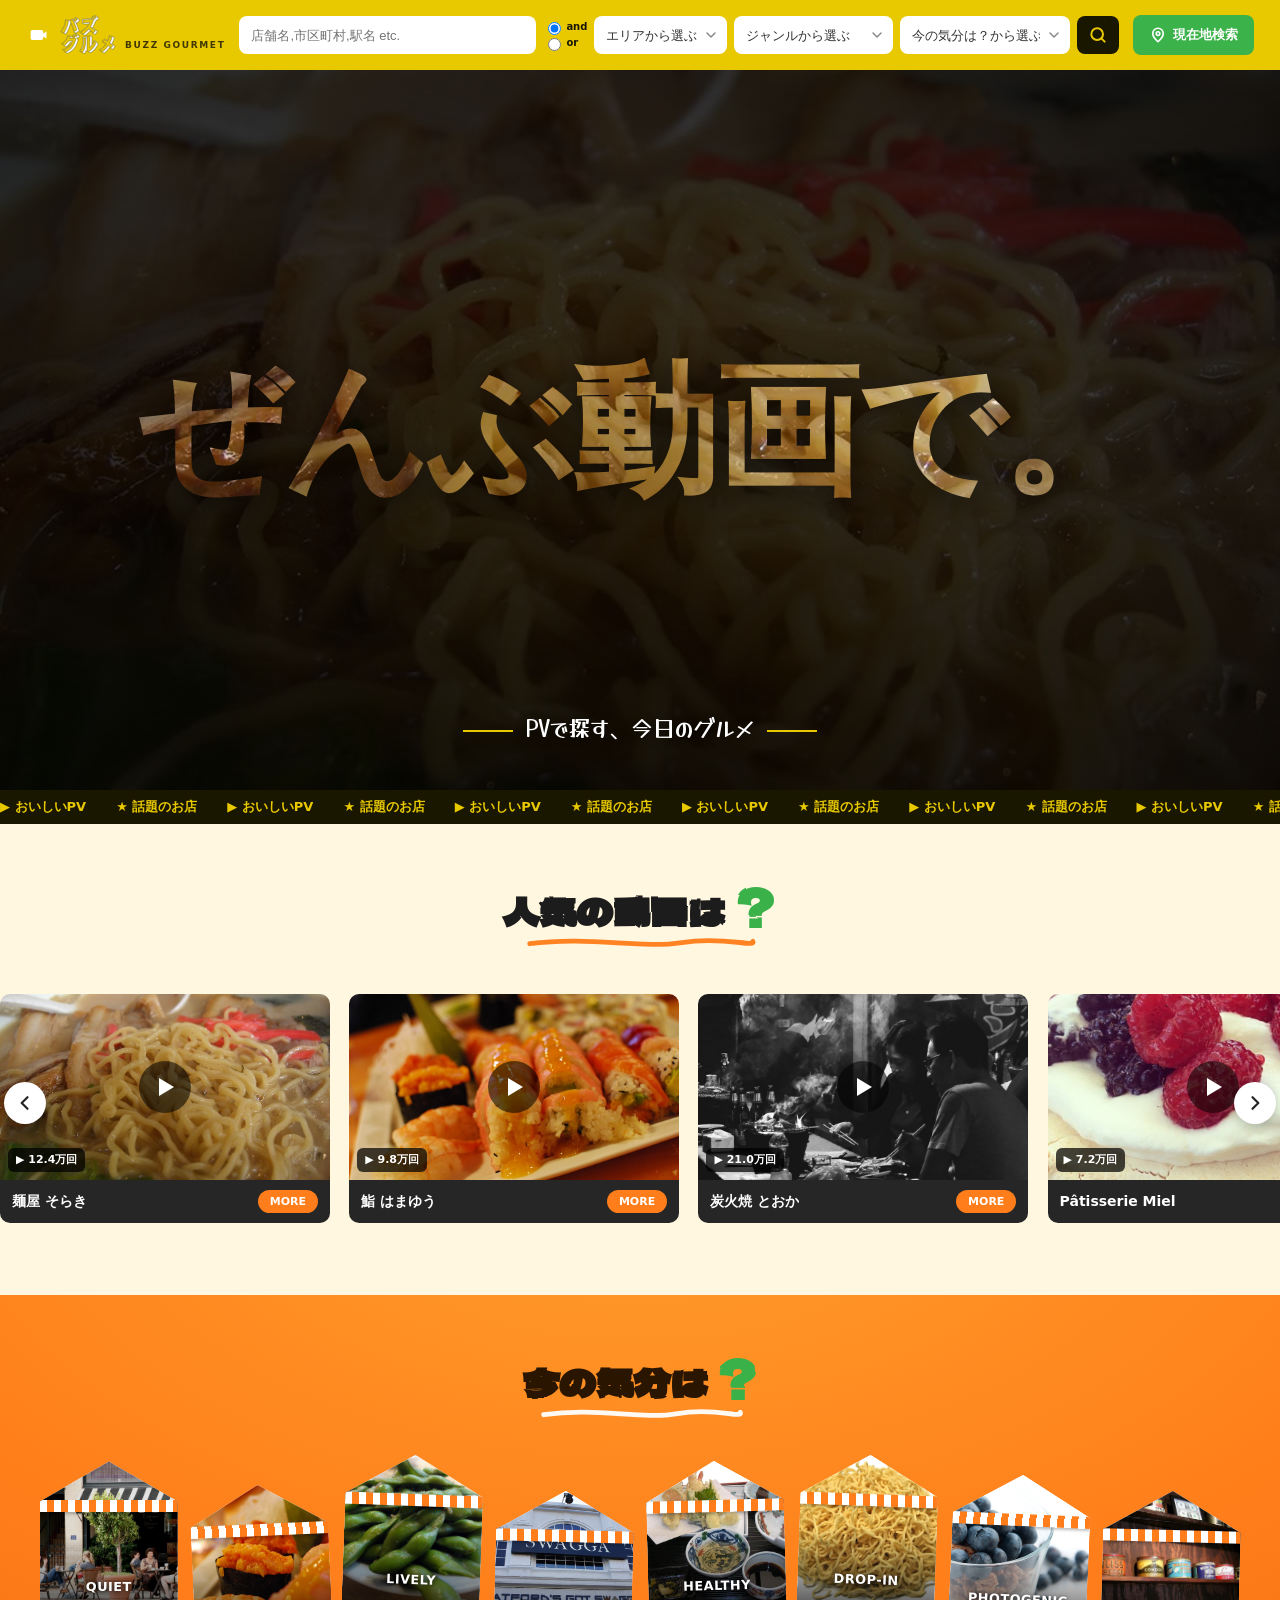
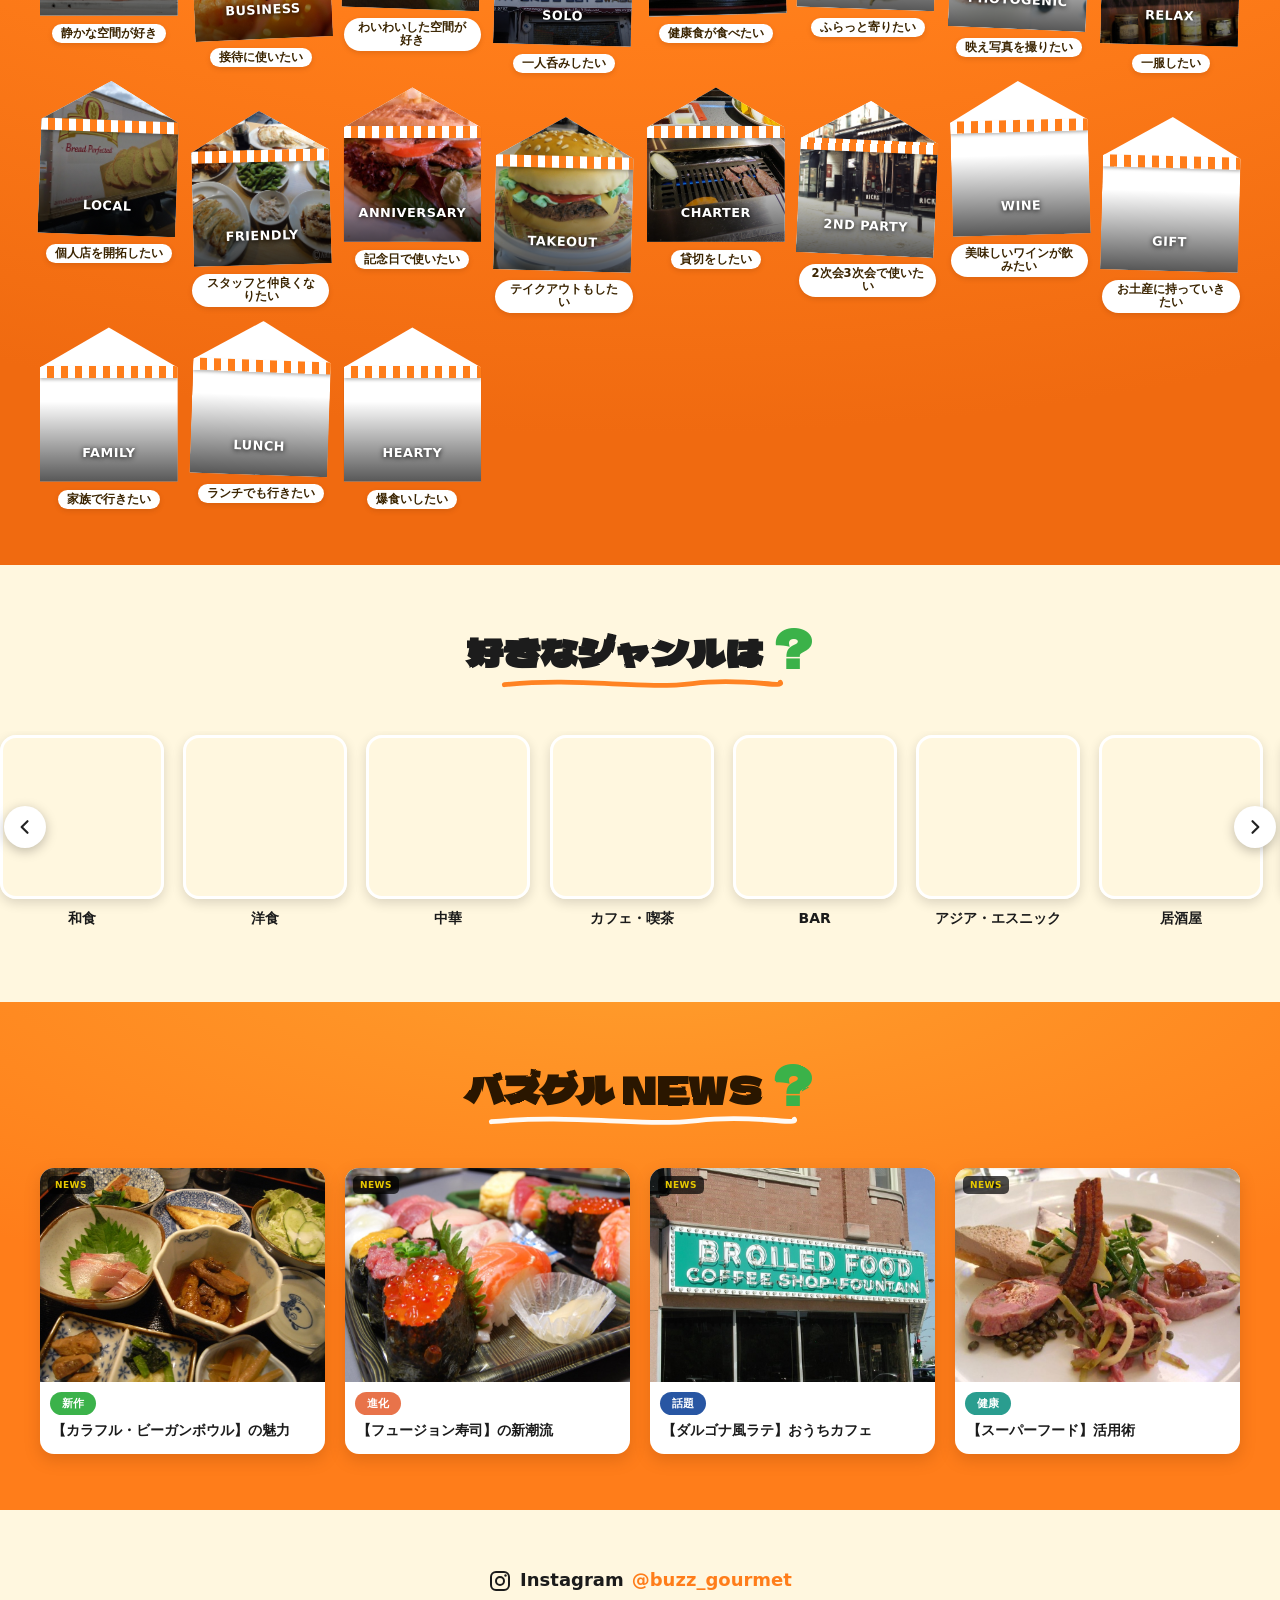
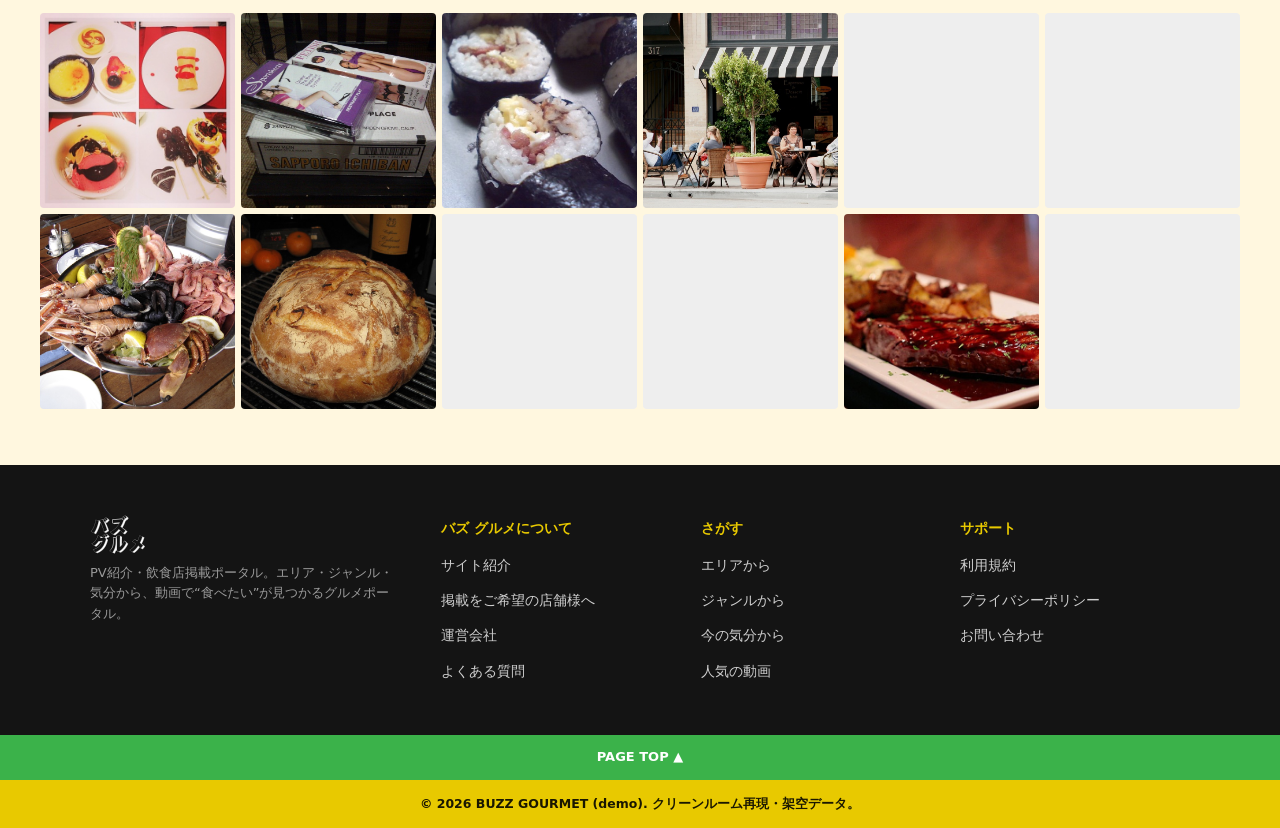
==== index.html @ ecea9ac8 "fix: v4 仕上げ — 無効text-shadow除去/video role=presentation/en最小font11px/scene z-index明示 (ReviewAgent反映) C" ====
<!doctype html>
<html lang="ja">
<head>
<meta charset="utf-8">
<meta name="viewport" content="width=device-width, initial-scale=1">
<title>バズ グルメ［BUZZ GOURMET］- PV紹介・飲食店掲載ポータル</title>
<meta name="description" content="バズ グルメ（BUZZ GOURMET）。PV紹介・飲食店掲載ポータル。エリア・ジャンル・気分から動画で飲食店を探せるグルメポータル。">
<meta property="og:title" content="バズ グルメ［BUZZ GOURMET］">
<meta property="og:description" content="バズ グルメ（BUZZ GOURMET）。PV紹介・飲食店掲載ポータル。エリア・ジャンル・気分から動画で飲食店を探せるグルメポータル。">
<meta property="og:type" content="website">
<meta name="theme-color" content="#E8C900">
<link rel="icon" href="favicon.svg" type="image/svg+xml">
<link rel="manifest" href="manifest.json">
<link rel="preconnect" href="https://fonts.googleapis.com">
<link rel="preconnect" href="https://fonts.gstatic.com" crossorigin>
<link rel="stylesheet" href="https://fonts.googleapis.com/css2?family=Dela+Gothic+One&family=Yusei+Magic&family=Rampart+One&display=swap">
<link rel="stylesheet" href="style.css">
<style>:root{--accent:#E8C900;--accent-ink:#1a1700;--orange:#ff7d1a;--orange2:#ff9e2c;--cream:#fff7df;--tan:#B69E84;--green:#3bb24a;--ink:#1b1b1b;--dark:#141414;}</style>
</head>
<body id="top">
<a class="skip-link" href="#main">コンテンツへスキップ</a>
<header class="hdr">
  <a class="logo" href="#top" aria-label="バズ グルメ トップ">
    <span class="logo__cam"><svg viewBox="0 0 24 24" fill="currentColor"><path d="M4 6h11a2 2 0 0 1 2 2v2.2l4-2.4v8.4l-4-2.4V16a2 2 0 0 1-2 2H4a2 2 0 0 1-2-2V8a2 2 0 0 1 2-2Z"/></svg></span>
    <span class="logo__txt"><b>バズ</b><b>グルメ</b></span>
    <small>BUZZ GOURMET</small></a>
  <form class="hdr__search" role="search" onsubmit="return false">
    <input class="hdr__kw" type="text" name="search_keywords" placeholder="店舗名,市区町村,駅名 etc." aria-label="キーワード(店舗名・地名・駅名)">
    <span class="hdr__andor"><label><input type="radio" name="ao" checked> and</label><label><input type="radio" name="ao"> or</label></span>
    <span class="hdr__sel"><select name="search_cat1" aria-label="エリアから選ぶ"><option>エリアから選ぶ</option><option>Reset</option><optgroup label="北海道"><option>札幌</option><option>函館</option><option>旭川</option><option>その他</option></optgroup><optgroup label="東北"><option>青森県</option><option>岩手県</option><option>宮城県</option><option>秋田県</option><option>山形県</option><option>福島県</option></optgroup><optgroup label="関東"><option>東京</option><option>神奈川県</option><option>埼玉県</option><option>千葉県</option><option>茨城県</option><option>栃木県</option><option>群馬県</option></optgroup><optgroup label="東海"><option>愛知県</option><option>静岡県</option><option>岐阜県</option><option>三重県</option></optgroup><optgroup label="北陸・甲信越"><option>新潟県</option><option>富山県</option><option>石川県</option><option>福井県</option><option>長野県</option><option>山梨県</option></optgroup><optgroup label="近畿"><option>大阪</option><option>京都府</option><option>兵庫県</option><option>滋賀県</option><option>奈良県</option><option>和歌山県</option></optgroup><optgroup label="中国・四国"><option>岡山県</option><option>広島県</option><option>鳥取県</option><option>島根県</option><option>山口県</option><option>香川県</option><option>徳島県</option><option>愛媛県</option><option>高知県</option></optgroup><optgroup label="九州・沖縄"><option>福岡県</option><option>佐賀県</option><option>長崎県</option><option>熊本県</option><option>大分県</option><option>宮崎県</option><option>鹿児島県</option><option>沖縄県</option></optgroup></select><svg viewBox="0 0 24 24" fill="none" stroke="currentColor" stroke-width="2.2" stroke-linecap="round" stroke-linejoin="round"><path d="m6 9 6 6 6-6"/></svg></span>
    <span class="hdr__sel"><select name="search_cat2" aria-label="ジャンルから選ぶ"><option>ジャンルから選ぶ</option><option>Reset</option><option>和食</option><option>洋食</option><option>中華</option><option>カフェ・喫茶</option><option>BAR</option><option>アジア・エスニック</option><option>居酒屋</option><option>パン・スイーツ</option><option>テイクアウト専門</option><option>焼肉</option><option>ラーメン</option><option>バル</option><option>ビストロ</option></select><svg viewBox="0 0 24 24" fill="none" stroke="currentColor" stroke-width="2.2" stroke-linecap="round" stroke-linejoin="round"><path d="m6 9 6 6 6-6"/></svg></span>
    <span class="hdr__sel"><select name="search_cat3" aria-label="今の気分から選ぶ"><option>今の気分は？から選ぶ</option><option>Reset</option><option>静かな空間が好き</option><option>接待に使いたい</option><option>わいわいした空間が好き</option><option>一人呑みしたい</option><option>健康食が食べたい</option><option>ふらっと寄りたい</option><option>映え写真を撮りたい</option><option>一服したい</option><option>個人店を開拓したい</option><option>スタッフと仲良くなりたい</option><option>記念日で使いたい</option><option>テイクアウトもしたい</option><option>貸切をしたい</option><option>2次会3次会で使いたい</option><option>美味しいワインが飲みたい</option><option>お土産に持っていきたい</option><option>家族で行きたい</option><option>ランチでも行きたい</option><option>爆食いしたい</option></select><svg viewBox="0 0 24 24" fill="none" stroke="currentColor" stroke-width="2.2" stroke-linecap="round" stroke-linejoin="round"><path d="m6 9 6 6 6-6"/></svg></span>
    <button class="hdr__go" type="submit" data-act="search" aria-label="検索する"><svg viewBox="0 0 24 24" fill="none" stroke="currentColor" stroke-width="2.4" stroke-linecap="round"><circle cx="11" cy="11" r="7"/><path d="m20 20-3.4-3.4"/></svg></button>
  </form>
  <a class="hdr__locate" href="#" data-act="locate"><svg viewBox="0 0 24 24" fill="none" stroke="currentColor" stroke-width="2.2" stroke-linecap="round" stroke-linejoin="round"><path d="M12 21s7-6.1 7-11a7 7 0 1 0-14 0c0 4.9 7 11 7 11Z"/><circle cx="12" cy="10" r="2.4"/></svg><span>現在地検索</span></a>
  <div class="hdr__icons">
    <button class="hdr__ic hdr__ic--search" data-act="search" aria-label="さがす"><svg viewBox="0 0 24 24" fill="none" stroke="currentColor" stroke-width="2.4" stroke-linecap="round"><circle cx="11" cy="11" r="7"/><path d="m20 20-3.4-3.4"/></svg></button>
    <button class="hdr__ic hdr__ic--locate" data-act="locate" aria-label="現在地からさがす"><svg viewBox="0 0 24 24" fill="none" stroke="currentColor" stroke-width="2.2" stroke-linecap="round" stroke-linejoin="round"><path d="M12 21s7-6.1 7-11a7 7 0 1 0-14 0c0 4.9 7 11 7 11Z"/><circle cx="12" cy="10" r="2.4"/></svg></button>
  </div>
</header>
<section class="hero" aria-label="メインビジュアル">
  <h1 class="sr-only">バズ グルメ（BUZZ GOURMET）ぜんぶ動画で。 PVで探す、今日のグルメ</h1>
  <video class="hero__video" autoplay muted loop playsinline role="presentation" poster="assets/hero-poster.jpg" width="1280" height="720" aria-hidden="true">
    <source src="assets/hero.mp4" type="video/mp4">
  </video>
  <div class="hero__scrim" aria-hidden="true"></div>
  <div class="hero__title" style="background-image:url('assets/hero-poster.jpg')" aria-hidden="true">ぜんぶ動画で。</div>
  <p class="hero__sub">PVで探す、今日のグルメ</p>
</section>
<div class="strip" aria-hidden="true"><div class="strip__track"><span>▶ おいしいPV</span><span>★ 話題のお店</span><span>▶ おいしいPV</span><span>★ 話題のお店</span><span>▶ おいしいPV</span><span>★ 話題のお店</span><span>▶ おいしいPV</span><span>★ 話題のお店</span><span>▶ おいしいPV</span><span>★ 話題のお店</span><span>▶ おいしいPV</span><span>★ 話題のお店</span><span>▶ おいしいPV</span><span>★ 話題のお店</span><span>▶ おいしいPV</span><span>★ 話題のお店</span><span>▶ おいしいPV</span><span>★ 話題のお店</span><span>▶ おいしいPV</span><span>★ 話題のお店</span><span>▶ おいしいPV</span><span>★ 話題のお店</span><span>▶ おいしいPV</span><span>★ 話題のお店</span><span>▶ おいしいPV</span><span>★ 話題のお店</span><span>▶ おいしいPV</span><span>★ 話題のお店</span><span>▶ おいしいPV</span><span>★ 話題のお店</span><span>▶ おいしいPV</span><span>★ 話題のお店</span><span>▶ おいしいPV</span><span>★ 話題のお店</span><span>▶ おいしいPV</span><span>★ 話題のお店</span><span>▶ おいしいPV</span><span>★ 話題のお店</span><span>▶ おいしいPV</span><span>★ 話題のお店</span></div></div>
<main id="main">
<section class="section section--cream" aria-labelledby="h-pop">
  <div class="wrap"><h2 class="mhead" id="h-pop" aria-label="人気の動画は？">
    <svg viewBox="0 0 538 132" preserveAspectRatio="xMidYMid meet" aria-hidden="true">
      <defs><filter id="rh0" x="-6%" y="-12%" width="112%" height="130%"><feTurbulence type="fractalNoise" baseFrequency="0.013 0.022" numOctaves="2" seed="9" result="n"/><feDisplacementMap in="SourceGraphic" in2="n" scale="4.6"/></filter></defs>
      <path d="M86 106 C188 93 269 115 339 104 S463 113 457 102" fill="none" stroke="#ff7d1a" stroke-width="8" stroke-linecap="round" opacity=".95"/>
      <text x="269" y="78" text-anchor="middle" filter="url(#rh0)" fill="#1b1b1b" font-family="'Dela Gothic One','Yusei Magic',sans-serif" font-size="62">人気の動画は<tspan dx="8" fill="#3bb24a" font-size="80">？</tspan></text>
    </svg></h2></div>
  <div class="rail">
    <button class="rail__nav prev" aria-label="前へ"><svg viewBox="0 0 24 24" fill="none" stroke="currentColor" stroke-width="2.6" stroke-linecap="round" stroke-linejoin="round"><path d="m15 5-7 7 7 7"/></svg></button>
    <div class="rail__track"><a class="vcard" href="#" data-demo aria-label="麺屋 そらき（札幌）のPV動画を見る">
    <div class="vcard__media"><img src="assets/photos/ramen-000.jpg" width="900" height="675" alt="深夜にすする濃厚味噌 / 麺屋 そらき" loading="lazy" decoding="async">
      <span class="vcard__views">▶ 12.4万回</span>
      <span class="vcard__play"><span></span></span>
    </div>
    <div class="vcard__cap"><span class="vcard__shop">麺屋 そらき</span><span class="vcard__more">MORE</span></div>
  </a>
<a class="vcard" href="#" data-demo aria-label="鮨 はまゆう（東京）のPV動画を見る">
    <div class="vcard__media"><img src="assets/photos/sushi-004.jpg" width="900" height="602" alt="大将おまかせ握り / 鮨 はまゆう" loading="lazy" decoding="async">
      <span class="vcard__views">▶ 9.8万回</span>
      <span class="vcard__play"><span></span></span>
    </div>
    <div class="vcard__cap"><span class="vcard__shop">鮨 はまゆう</span><span class="vcard__more">MORE</span></div>
  </a>
<a class="vcard" href="#" data-demo aria-label="炭火焼 とおか（大阪）のPV動画を見る">
    <div class="vcard__media"><img src="assets/photos/yakiniku-008.jpg" width="900" height="900" alt="希少部位の炭火焼 / 炭火焼 とおか" loading="lazy" decoding="async">
      <span class="vcard__views">▶ 21.0万回</span>
      <span class="vcard__play"><span></span></span>
    </div>
    <div class="vcard__cap"><span class="vcard__shop">炭火焼 とおか</span><span class="vcard__more">MORE</span></div>
  </a>
<a class="vcard" href="#" data-demo aria-label="Pâtisserie Miel（横浜）のPV動画を見る">
    <div class="vcard__media"><img src="assets/photos/dessert-020.jpg" width="900" height="900" alt="とろける生チョコタルト / Pâtisserie Miel" loading="lazy" decoding="async">
      <span class="vcard__views">▶ 7.2万回</span>
      <span class="vcard__play"><span></span></span>
    </div>
    <div class="vcard__cap"><span class="vcard__shop">Pâtisserie Miel</span><span class="vcard__more">MORE</span></div>
  </a>
<a class="vcard" href="#" data-demo aria-label="Café Lumi（京都）のPV動画を見る">
    <div class="vcard__media"><img src="assets/photos/coffee-024.jpg" width="900" height="666" alt="一日限定のラテアート / Café Lumi" loading="lazy" decoding="async">
      <span class="vcard__views">▶ 5.5万回</span>
      <span class="vcard__play"><span></span></span>
    </div>
    <div class="vcard__cap"><span class="vcard__shop">Café Lumi</span><span class="vcard__more">MORE</span></div>
  </a>
<a class="vcard" href="#" data-demo aria-label="海鮮処 なぎさ（福岡）のPV動画を見る">
    <div class="vcard__media"><img src="assets/photos/seafood-040.jpg" width="900" height="675" alt="海鮮こぼれ丼 / 海鮮処 なぎさ" loading="lazy" decoding="async">
      <span class="vcard__views">▶ 15.3万回</span>
      <span class="vcard__play"><span></span></span>
    </div>
    <div class="vcard__cap"><span class="vcard__shop">海鮮処 なぎさ</span><span class="vcard__more">MORE</span></div>
  </a>
<a class="vcard" href="#" data-demo aria-label="香食堂 タビ（名古屋）のPV動画を見る">
    <div class="vcard__media"><img src="assets/photos/curry-028.jpg" width="900" height="675" alt="とんがりスパイスカレー / 香食堂 タビ" loading="lazy" decoding="async">
      <span class="vcard__views">▶ 6.1万回</span>
      <span class="vcard__play"><span></span></span>
    </div>
    <div class="vcard__cap"><span class="vcard__shop">香食堂 タビ</span><span class="vcard__more">MORE</span></div>
  </a>
<a class="vcard" href="#" data-demo aria-label="Trattoria Sole（仙台）のPV動画を見る">
    <div class="vcard__media"><img src="assets/photos/pizza-032.jpg" width="900" height="597" alt="窯焼きマルゲリータ / Trattoria Sole" loading="lazy" decoding="async">
      <span class="vcard__views">▶ 4.4万回</span>
      <span class="vcard__play"><span></span></span>
    </div>
    <div class="vcard__cap"><span class="vcard__shop">Trattoria Sole</span><span class="vcard__more">MORE</span></div>
  </a>
<a class="vcard" href="#" data-demo aria-label="天ぷら こよみ（東京）のPV動画を見る">
    <div class="vcard__media"><img src="assets/photos/tempura-060.jpg" width="900" height="675" alt="あふれる海老天重 / 天ぷら こよみ" loading="lazy" decoding="async">
      <span class="vcard__views">▶ 8.9万回</span>
      <span class="vcard__play"><span></span></span>
    </div>
    <div class="vcard__cap"><span class="vcard__shop">天ぷら こよみ</span><span class="vcard__more">MORE</span></div>
  </a>
<a class="vcard" href="#" data-demo aria-label="粉もん たこ八（大阪）のPV動画を見る">
    <div class="vcard__media"><img src="assets/photos/okonomiyaki-068.jpg" width="900" height="675" alt="ふわとろ関西お好み / 粉もん たこ八" loading="lazy" decoding="async">
      <span class="vcard__views">▶ 10.2万回</span>
      <span class="vcard__play"><span></span></span>
    </div>
    <div class="vcard__cap"><span class="vcard__shop">粉もん たこ八</span><span class="vcard__more">MORE</span></div>
  </a></div>
    <button class="rail__nav next" aria-label="次へ"><svg viewBox="0 0 24 24" fill="none" stroke="currentColor" stroke-width="2.6" stroke-linecap="round" stroke-linejoin="round"><path d="m9 5 7 7-7 7"/></svg></button>
  </div>
</section>
<section class="section mood" aria-labelledby="h-mood">
  <div class="wrap"><h2 class="mhead" id="h-mood" aria-label="今の気分は？">
    <svg viewBox="0 0 474 132" preserveAspectRatio="xMidYMid meet" aria-hidden="true">
      <defs><filter id="rh1" x="-6%" y="-12%" width="112%" height="130%"><feTurbulence type="fractalNoise" baseFrequency="0.013 0.022" numOctaves="2" seed="18" result="n"/><feDisplacementMap in="SourceGraphic" in2="n" scale="4.6"/></filter></defs>
      <path d="M76 106 C166 93 237 115 299 104 S408 113 403 102" fill="none" stroke="#fff" stroke-width="8" stroke-linecap="round" opacity=".95"/>
      <text x="237" y="78" text-anchor="middle" filter="url(#rh1)" fill="#2a1800" font-family="'Dela Gothic One','Yusei Magic',sans-serif" font-size="62">今の気分は<tspan dx="8" fill="#3bb24a" font-size="80">？</tspan></text>
    </svg></h2><div class="mood__grid"><a class="scene" href="#" data-demo aria-label="今の気分: 静かな空間が好き のお店をさがす">
    <span class="scene__house"><img src="assets/photos/coffee-025.jpg" width="900" height="768" alt="静かな空間が好き" loading="lazy" decoding="async"><span class="scene__en">QUIET</span></span>
    <span class="scene__ja">静かな空間が好き</span></a>
<a class="scene" href="#" data-demo aria-label="今の気分: 接待に使いたい のお店をさがす">
    <span class="scene__house"><img src="assets/photos/sushi-005.jpg" width="900" height="602" alt="接待に使いたい" loading="lazy" decoding="async"><span class="scene__en">BUSINESS</span></span>
    <span class="scene__ja">接待に使いたい</span></a>
<a class="scene" href="#" data-demo aria-label="今の気分: わいわいした空間が好き のお店をさがす">
    <span class="scene__house"><img src="assets/photos/izakaya-012.jpg" width="900" height="675" alt="わいわいした空間が好き" loading="lazy" decoding="async"><span class="scene__en">LIVELY</span></span>
    <span class="scene__ja">わいわいした空間が好き</span></a>
<a class="scene" href="#" data-demo aria-label="今の気分: 一人呑みしたい のお店をさがす">
    <span class="scene__house"><img src="assets/photos/cocktail-048.jpg" width="900" height="505" alt="一人呑みしたい" loading="lazy" decoding="async"><span class="scene__en">SOLO</span></span>
    <span class="scene__ja">一人呑みしたい</span></a>
<a class="scene" href="#" data-demo aria-label="今の気分: 健康食が食べたい のお店をさがす">
    <span class="scene__house"><img src="assets/photos/teishoku-044.jpg" width="900" height="477" alt="健康食が食べたい" loading="lazy" decoding="async"><span class="scene__en">HEALTHY</span></span>
    <span class="scene__ja">健康食が食べたい</span></a>
<a class="scene" href="#" data-demo aria-label="今の気分: ふらっと寄りたい のお店をさがす">
    <span class="scene__house"><img src="assets/photos/ramen-001.jpg" width="900" height="654" alt="ふらっと寄りたい" loading="lazy" decoding="async"><span class="scene__en">DROP-IN</span></span>
    <span class="scene__ja">ふらっと寄りたい</span></a>
<a class="scene" href="#" data-demo aria-label="今の気分: 映え写真を撮りたい のお店をさがす">
    <span class="scene__house"><img src="assets/photos/parfait-072.jpg" width="900" height="597" alt="映え写真を撮りたい" loading="lazy" decoding="async"><span class="scene__en">PHOTOGENIC</span></span>
    <span class="scene__ja">映え写真を撮りたい</span></a>
<a class="scene" href="#" data-demo aria-label="今の気分: 一服したい のお店をさがす">
    <span class="scene__house"><img src="assets/photos/coffee-026.jpg" width="900" height="673" alt="一服したい" loading="lazy" decoding="async"><span class="scene__en">RELAX</span></span>
    <span class="scene__ja">一服したい</span></a>
<a class="scene" href="#" data-demo aria-label="今の気分: 個人店を開拓したい のお店をさがす">
    <span class="scene__house"><img src="assets/photos/bakery-052.jpg" width="900" height="675" alt="個人店を開拓したい" loading="lazy" decoding="async"><span class="scene__en">LOCAL</span></span>
    <span class="scene__ja">個人店を開拓したい</span></a>
<a class="scene" href="#" data-demo aria-label="今の気分: スタッフと仲良くなりたい のお店をさがす">
    <span class="scene__house"><img src="assets/photos/izakaya-013.jpg" width="900" height="675" alt="スタッフと仲良くなりたい" loading="lazy" decoding="async"><span class="scene__en">FRIENDLY</span></span>
    <span class="scene__ja">スタッフと仲良くなりたい</span></a>
<a class="scene" href="#" data-demo aria-label="今の気分: 記念日で使いたい のお店をさがす">
    <span class="scene__house"><img src="assets/photos/steak-076.jpg" width="900" height="675" alt="記念日で使いたい" loading="lazy" decoding="async"><span class="scene__en">ANNIVERSARY</span></span>
    <span class="scene__ja">記念日で使いたい</span></a>
<a class="scene" href="#" data-demo aria-label="今の気分: テイクアウトもしたい のお店をさがす">
    <span class="scene__house"><img src="assets/photos/hamburger-056.jpg" width="900" height="675" alt="テイクアウトもしたい" loading="lazy" decoding="async"><span class="scene__en">TAKEOUT</span></span>
    <span class="scene__ja">テイクアウトもしたい</span></a>
<a class="scene" href="#" data-demo aria-label="今の気分: 貸切をしたい のお店をさがす">
    <span class="scene__house"><img src="assets/photos/yakiniku-009.jpg" width="900" height="598" alt="貸切をしたい" loading="lazy" decoding="async"><span class="scene__en">CHARTER</span></span>
    <span class="scene__ja">貸切をしたい</span></a>
<a class="scene" href="#" data-demo aria-label="今の気分: 2次会3次会で使いたい のお店をさがす">
    <span class="scene__house"><img src="assets/photos/cocktail-049.jpg" width="900" height="647" alt="2次会3次会で使いたい" loading="lazy" decoding="async"><span class="scene__en">2ND PARTY</span></span>
    <span class="scene__ja">2次会3次会で使いたい</span></a>
<a class="scene" href="#" data-demo aria-label="今の気分: 美味しいワインが飲みたい のお店をさがす">
    <span class="scene__house"><img src="assets/photos/pasta-036.jpg" width="900" height="672" alt="美味しいワインが飲みたい" loading="lazy" decoding="async"><span class="scene__en">WINE</span></span>
    <span class="scene__ja">美味しいワインが飲みたい</span></a>
<a class="scene" href="#" data-demo aria-label="今の気分: お土産に持っていきたい のお店をさがす">
    <span class="scene__house"><img src="assets/photos/dessert-021.jpg" width="900" height="900" alt="お土産に持っていきたい" loading="lazy" decoding="async"><span class="scene__en">GIFT</span></span>
    <span class="scene__ja">お土産に持っていきたい</span></a>
<a class="scene" href="#" data-demo aria-label="今の気分: 家族で行きたい のお店をさがす">
    <span class="scene__house"><img src="assets/photos/pizza-033.jpg" width="900" height="596" alt="家族で行きたい" loading="lazy" decoding="async"><span class="scene__en">FAMILY</span></span>
    <span class="scene__ja">家族で行きたい</span></a>
<a class="scene" href="#" data-demo aria-label="今の気分: ランチでも行きたい のお店をさがす">
    <span class="scene__house"><img src="assets/photos/sashimi-064.jpg" width="900" height="675" alt="ランチでも行きたい" loading="lazy" decoding="async"><span class="scene__en">LUNCH</span></span>
    <span class="scene__ja">ランチでも行きたい</span></a>
<a class="scene" href="#" data-demo aria-label="今の気分: 爆食いしたい のお店をさがす">
    <span class="scene__house"><img src="assets/photos/tempura-061.jpg" width="900" height="675" alt="爆食いしたい" loading="lazy" decoding="async"><span class="scene__en">HEARTY</span></span>
    <span class="scene__ja">爆食いしたい</span></a></div></div>
</section>
<section class="section section--cream" aria-labelledby="h-genre">
  <div class="wrap"><h2 class="mhead" id="h-genre" aria-label="好きなジャンルは？">
    <svg viewBox="0 0 666 132" preserveAspectRatio="xMidYMid meet" aria-hidden="true">
      <defs><filter id="rh2" x="-6%" y="-12%" width="112%" height="130%"><feTurbulence type="fractalNoise" baseFrequency="0.013 0.022" numOctaves="2" seed="27" result="n"/><feDisplacementMap in="SourceGraphic" in2="n" scale="4.6"/></filter></defs>
      <path d="M107 106 C233 93 333 115 420 104 S573 113 566 102" fill="none" stroke="#ff7d1a" stroke-width="8" stroke-linecap="round" opacity=".95"/>
      <text x="333" y="78" text-anchor="middle" filter="url(#rh2)" fill="#1b1b1b" font-family="'Dela Gothic One','Yusei Magic',sans-serif" font-size="62">好きなジャンルは<tspan dx="8" fill="#3bb24a" font-size="80">？</tspan></text>
    </svg></h2></div>
  <div class="rail">
    <button class="rail__nav prev" aria-label="前へ"><svg viewBox="0 0 24 24" fill="none" stroke="currentColor" stroke-width="2.6" stroke-linecap="round" stroke-linejoin="round"><path d="m15 5-7 7 7 7"/></svg></button>
    <div class="rail__track"><a class="gtile" href="#" data-demo aria-label="和食 のお店をさがす">
    <span class="gtile__media"><img src="assets/photos/sashimi-065.jpg" width="900" height="675" alt="和食" loading="lazy" decoding="async"></span>
    <span class="gtile__label">和食</span></a>
<a class="gtile" href="#" data-demo aria-label="洋食 のお店をさがす">
    <span class="gtile__media"><img src="assets/photos/steak-077.jpg" width="900" height="600" alt="洋食" loading="lazy" decoding="async"></span>
    <span class="gtile__label">洋食</span></a>
<a class="gtile" href="#" data-demo aria-label="中華 のお店をさがす">
    <span class="gtile__media"><img src="assets/photos/curry-029.jpg" width="900" height="675" alt="中華" loading="lazy" decoding="async"></span>
    <span class="gtile__label">中華</span></a>
<a class="gtile" href="#" data-demo aria-label="カフェ・喫茶 のお店をさがす">
    <span class="gtile__media"><img src="assets/photos/coffee-027.jpg" width="900" height="600" alt="カフェ・喫茶" loading="lazy" decoding="async"></span>
    <span class="gtile__label">カフェ・喫茶</span></a>
<a class="gtile" href="#" data-demo aria-label="BAR のお店をさがす">
    <span class="gtile__media"><img src="assets/photos/cocktail-050.jpg" width="900" height="675" alt="BAR" loading="lazy" decoding="async"></span>
    <span class="gtile__label">BAR</span></a>
<a class="gtile" href="#" data-demo aria-label="アジア・エスニック のお店をさがす">
    <span class="gtile__media"><img src="assets/photos/curry-030.jpg" width="900" height="675" alt="アジア・エスニック" loading="lazy" decoding="async"></span>
    <span class="gtile__label">アジア・エスニック</span></a>
<a class="gtile" href="#" data-demo aria-label="居酒屋 のお店をさがす">
    <span class="gtile__media"><img src="assets/photos/izakaya-014.jpg" width="900" height="675" alt="居酒屋" loading="lazy" decoding="async"></span>
    <span class="gtile__label">居酒屋</span></a>
<a class="gtile" href="#" data-demo aria-label="パン・スイーツ のお店をさがす">
    <span class="gtile__media"><img src="assets/photos/bakery-053.jpg" width="900" height="600" alt="パン・スイーツ" loading="lazy" decoding="async"></span>
    <span class="gtile__label">パン・スイーツ</span></a>
<a class="gtile" href="#" data-demo aria-label="テイクアウト専門 のお店をさがす">
    <span class="gtile__media"><img src="assets/photos/hamburger-057.jpg" width="900" height="675" alt="テイクアウト専門" loading="lazy" decoding="async"></span>
    <span class="gtile__label">テイクアウト専門</span></a>
<a class="gtile" href="#" data-demo aria-label="焼肉 のお店をさがす">
    <span class="gtile__media"><img src="assets/photos/yakiniku-010.jpg" width="900" height="598" alt="焼肉" loading="lazy" decoding="async"></span>
    <span class="gtile__label">焼肉</span></a>
<a class="gtile" href="#" data-demo aria-label="ラーメン のお店をさがす">
    <span class="gtile__media"><img src="assets/photos/ramen-002.jpg" width="900" height="630" alt="ラーメン" loading="lazy" decoding="async"></span>
    <span class="gtile__label">ラーメン</span></a>
<a class="gtile" href="#" data-demo aria-label="バル のお店をさがす">
    <span class="gtile__media"><img src="assets/photos/pasta-037.jpg" width="900" height="672" alt="バル" loading="lazy" decoding="async"></span>
    <span class="gtile__label">バル</span></a>
<a class="gtile" href="#" data-demo aria-label="ビストロ のお店をさがす">
    <span class="gtile__media"><img src="assets/photos/steak-078.jpg" width="900" height="608" alt="ビストロ" loading="lazy" decoding="async"></span>
    <span class="gtile__label">ビストロ</span></a></div>
    <button class="rail__nav next" aria-label="次へ"><svg viewBox="0 0 24 24" fill="none" stroke="currentColor" stroke-width="2.6" stroke-linecap="round" stroke-linejoin="round"><path d="m9 5 7 7-7 7"/></svg></button>
  </div>
</section>
<section class="section news" aria-labelledby="h-news">
  <div class="wrap"><h2 class="mhead" id="h-news" aria-label="バズグル NEWS？">
    <svg viewBox="0 0 730 132" preserveAspectRatio="xMidYMid meet" aria-hidden="true">
      <defs><filter id="rh3" x="-6%" y="-12%" width="112%" height="130%"><feTurbulence type="fractalNoise" baseFrequency="0.013 0.022" numOctaves="2" seed="36" result="n"/><feDisplacementMap in="SourceGraphic" in2="n" scale="4.6"/></filter></defs>
      <path d="M117 106 C255 93 365 115 460 104 S628 113 621 102" fill="none" stroke="#fff" stroke-width="8" stroke-linecap="round" opacity=".95"/>
      <text x="365" y="78" text-anchor="middle" filter="url(#rh3)" fill="#2a1800" font-family="'Dela Gothic One','Yusei Magic',sans-serif" font-size="62">バズグル NEWS<tspan dx="8" fill="#3bb24a" font-size="80">？</tspan></text>
    </svg></h2><div class="news__grid"><a class="ncard" href="#" data-demo aria-label="NEWS: カラフル・ビーガンボウルの魅力">
    <span class="ncard__media"><img src="assets/photos/teishoku-045.jpg" width="900" height="675" alt="カラフル・ビーガンボウル" loading="lazy" decoding="async"><span class="ncard__news">NEWS</span></span>
    <span class="ncard__tag" style="background:#3bb24a">新作</span>
    <span class="ncard__title">【カラフル・ビーガンボウル】の魅力</span></a>
<a class="ncard" href="#" data-demo aria-label="NEWS: フュージョン寿司の新潮流">
    <span class="ncard__media"><img src="assets/photos/sushi-006.jpg" width="900" height="598" alt="フュージョン寿司" loading="lazy" decoding="async"><span class="ncard__news">NEWS</span></span>
    <span class="ncard__tag" style="background:#e8734a">進化</span>
    <span class="ncard__title">【フュージョン寿司】の新潮流</span></a>
<a class="ncard" href="#" data-demo aria-label="NEWS: ダルゴナ風ラテおうちカフェ">
    <span class="ncard__media"><img src="assets/photos/coffee-024.jpg" width="900" height="666" alt="ダルゴナ風ラテ" loading="lazy" decoding="async"><span class="ncard__news">NEWS</span></span>
    <span class="ncard__tag" style="background:#2856a3">話題</span>
    <span class="ncard__title">【ダルゴナ風ラテ】おうちカフェ</span></a>
<a class="ncard" href="#" data-demo aria-label="NEWS: スーパーフード活用術">
    <span class="ncard__media"><img src="assets/photos/parfait-073.jpg" width="900" height="675" alt="スーパーフード" loading="lazy" decoding="async"><span class="ncard__news">NEWS</span></span>
    <span class="ncard__tag" style="background:#2a9d8f">健康</span>
    <span class="ncard__title">【スーパーフード】活用術</span></a></div></div>
</section>
<section class="section section--cream insta" aria-labelledby="h-insta">
  <div class="wrap"><h2 class="insta__head" id="h-insta"><svg viewBox="0 0 24 24" fill="none" stroke="currentColor" stroke-width="2" stroke-linecap="round"><rect x="3" y="3" width="18" height="18" rx="5"/><circle cx="12" cy="12" r="4"/><circle cx="17.5" cy="6.5" r="1.2" fill="currentColor" stroke="none"/></svg><span>Instagram</span><b>@buzz_gourmet</b></h2>
  <div class="insta__grid"><a href="#" data-demo aria-label="Instagram 投稿 1"><img src="assets/photos/dessert-022.jpg" width="900" height="900" alt="Instagram 投稿写真" loading="lazy" decoding="async"></a><a href="#" data-demo aria-label="Instagram 投稿 2"><img src="assets/photos/ramen-003.jpg" width="900" height="675" alt="Instagram 投稿写真" loading="lazy" decoding="async"></a><a href="#" data-demo aria-label="Instagram 投稿 3"><img src="assets/photos/sushi-007.jpg" width="900" height="675" alt="Instagram 投稿写真" loading="lazy" decoding="async"></a><a href="#" data-demo aria-label="Instagram 投稿 4"><img src="assets/photos/coffee-025.jpg" width="900" height="768" alt="Instagram 投稿写真" loading="lazy" decoding="async"></a><a href="#" data-demo aria-label="Instagram 投稿 5"><img src="assets/photos/yakiniku-011.jpg" width="900" height="675" alt="Instagram 投稿写真" loading="lazy" decoding="async"></a><a href="#" data-demo aria-label="Instagram 投稿 6"><img src="assets/photos/parfait-074.jpg" width="900" height="675" alt="Instagram 投稿写真" loading="lazy" decoding="async"></a><a href="#" data-demo aria-label="Instagram 投稿 7"><img src="assets/photos/seafood-041.jpg" width="900" height="675" alt="Instagram 投稿写真" loading="lazy" decoding="async"></a><a href="#" data-demo aria-label="Instagram 投稿 8"><img src="assets/photos/bakery-054.jpg" width="900" height="675" alt="Instagram 投稿写真" loading="lazy" decoding="async"></a><a href="#" data-demo aria-label="Instagram 投稿 9"><img src="assets/photos/pizza-034.jpg" width="900" height="675" alt="Instagram 投稿写真" loading="lazy" decoding="async"></a><a href="#" data-demo aria-label="Instagram 投稿 10"><img src="assets/photos/curry-031.jpg" width="900" height="602" alt="Instagram 投稿写真" loading="lazy" decoding="async"></a><a href="#" data-demo aria-label="Instagram 投稿 11"><img src="assets/photos/steak-079.jpg" width="900" height="433" alt="Instagram 投稿写真" loading="lazy" decoding="async"></a><a href="#" data-demo aria-label="Instagram 投稿 12"><img src="assets/photos/sashimi-066.jpg" width="900" height="600" alt="Instagram 投稿写真" loading="lazy" decoding="async"></a></div></div>
</section>
</main>
<footer class="foot">
  <div class="foot__main">
    <div class="foot__brand"><span class="logo logo--foot"><span class="logo__txt"><b>バズ</b><b>グルメ</b></span></span>
      <p>PV紹介・飲食店掲載ポータル。エリア・ジャンル・気分から、動画で“食べたい”が見つかるグルメポータル。</p></div>
    <nav class="foot__nav" aria-label="フッターナビゲーション" style="display:contents"><div class="foot__col"><h4>バズ グルメについて</h4>
    <ul><li><a href="#">サイト紹介</a></li><li><a href="#">掲載をご希望の店舗様へ</a></li><li><a href="#">運営会社</a></li><li><a href="#">よくある質問</a></li></ul></div>
<div class="foot__col"><h4>さがす</h4>
    <ul><li><a href="#">エリアから</a></li><li><a href="#">ジャンルから</a></li><li><a href="#">今の気分から</a></li><li><a href="#">人気の動画</a></li></ul></div>
<div class="foot__col"><h4>サポート</h4>
    <ul><li><a href="#">利用規約</a></li><li><a href="#">プライバシーポリシー</a></li><li><a href="#">お問い合わせ</a></li></ul></div></nav>
  </div>
  <a class="foot__top" href="#top">PAGE TOP ▲</a>
  <div class="foot__bar">© 2026 BUZZ GOURMET (demo). クリーンルーム再現・架空データ。</div>
</footer>
<button class="totop" aria-label="ページ上部へ戻る"><svg viewBox="0 0 24 24" fill="none" stroke="currentColor" stroke-width="2.4" stroke-linecap="round" stroke-linejoin="round"><path d="m6 14 6-6 6 6"/></svg></button>
<script src="app.js" defer></script>
</body>
</html>
---- style.css ----
/* buzz 共通テンプレ base.css v2 — 実物 buzz-gourmet.com 転写。暖色支配・黒マーカー文字。
 * 業界別は :root の --accent 等 + data の語彙差し替えのみ。 */

:root{
  --accent:#E8C900; --accent-ink:#1a1700;
  --orange:#ff7d1a; --orange2:#ff9e2c;
  --cream:#fff7df; --tan:#B69E84; --green:#3bb24a;
  --ink:#1b1b1b; --dark:#141414;
  --header-h:70px; --radius:14px;
  --font-body:"Hiragino Kaku Gothic ProN","ヒラギノ角ゴ ProN W3","Noto Sans JP","メイリオ",Meiryo,system-ui,sans-serif;
  --font-pop:"Yusei Magic","Hiragino Maru Gothic ProN",var(--font-body);
  --font-logo:"Rampart One","Yusei Magic",var(--font-body);
}
*,*::before,*::after{box-sizing:border-box;}
html{scroll-behavior:smooth;-webkit-text-size-adjust:100%;}
body{margin:0;background:var(--cream);color:var(--ink);font-family:var(--font-body);font-size:16px;line-height:1.6;overflow-x:hidden;}
img{display:block;max-width:100%;height:auto;}
a{color:inherit;text-decoration:none;}
button{font-family:inherit;cursor:pointer;border:0;background:none;color:inherit;}
:focus-visible{outline:3px solid #0a66c2;outline-offset:2px;border-radius:6px;}
.hdr__locate:focus-visible,.hdr__ic--locate:focus-visible{outline-color:#fff;}
.sr-only{position:absolute;width:1px;height:1px;padding:0;margin:-1px;overflow:hidden;clip:rect(0 0 0 0);white-space:nowrap;border:0;}
.skip-link{position:fixed;top:-60px;left:8px;z-index:200;background:#000;color:#fff;padding:10px 16px;border-radius:8px;font-weight:700;transition:top .2s;}
.skip-link:focus{top:8px;}

/* ============ Header ============ */
.hdr{position:fixed;inset:0 0 auto 0;height:var(--header-h);z-index:100;background:var(--accent);
  display:flex;align-items:center;gap:14px;padding:0 clamp(12px,2vw,26px);transition:background .3s,box-shadow .3s;}
.hdr.scrolled{background:rgba(0,0,0,.9);box-shadow:0 2px 14px rgba(0,0,0,.3);}
.logo{display:flex;align-items:center;gap:8px;flex:0 0 auto;color:#fff;text-decoration:none;}
.logo__cam{width:26px;height:20px;color:#fff;}
.logo__cam svg{width:100%;height:100%;}
.logo__txt{display:flex;flex-direction:column;font-family:var(--font-logo);line-height:.92;letter-spacing:.01em;
  -webkit-text-stroke:1px rgba(0,0,0,.25);}
.logo__txt b{font-weight:400;font-size:clamp(15px,1.5vw,20px);color:#fff;}
.logo small{font-size:9px;font-weight:700;letter-spacing:.18em;color:rgba(0,0,0,.72);align-self:flex-end;}
.hdr.scrolled .logo__txt b{color:#fff;}
.hdr.scrolled .logo small{color:rgba(255,255,255,.7);}

.hdr__search{display:flex;align-items:center;gap:7px;flex:1 1 auto;min-width:0;}
.hdr__kw{flex:1 1 140px;min-width:90px;height:38px;border-radius:8px;border:0;padding:0 12px;font-size:13px;background:#fff;color:#222;}
.hdr__andor{display:flex;flex-direction:column;font-size:10px;color:var(--accent-ink);font-weight:700;line-height:1.15;flex:0 0 auto;}
.hdr__andor label{display:flex;align-items:center;gap:2px;cursor:pointer;}
.hdr.scrolled .hdr__andor{color:#fff;}
.hdr__sel{position:relative;flex:0 1 auto;display:flex;align-items:center;}
.hdr__sel select{appearance:none;height:38px;border-radius:8px;border:0;background:#fff;color:#333;
  padding:0 30px 0 12px;font-size:12.5px;max-width:170px;cursor:pointer;font-family:inherit;}
.hdr__sel svg{position:absolute;right:8px;width:16px;height:16px;color:#888;pointer-events:none;}
.hdr__go{flex:0 0 auto;width:42px;height:38px;border-radius:8px;background:var(--accent-ink);color:var(--accent);display:grid;place-items:center;}
.hdr__go svg{width:20px;height:20px;}
.hdr.scrolled .hdr__go{background:var(--accent);color:var(--accent-ink);}
.hdr__locate{flex:0 0 auto;display:flex;align-items:center;gap:6px;height:40px;padding:0 16px;border-radius:8px;
  background:var(--green);color:#fff;font-weight:700;font-size:13px;white-space:nowrap;}
.hdr__locate svg{width:18px;height:18px;}
.hdr__locate:hover{filter:brightness(1.06);}
/* mobile icon版 (default hidden, mobileで表示) */
.hdr__icons{display:none;gap:10px;margin-left:auto;}
.hdr__ic{width:42px;height:42px;border-radius:50%;display:grid;place-items:center;color:#fff;box-shadow:0 2px 6px rgba(0,0,0,.2);}
.hdr__ic svg{width:21px;height:21px;}
.hdr__ic--search{background:var(--orange);}
.hdr__ic--locate{background:var(--green);}

/* ============ Hero (黒地 text-clip 全幅16:9) ============ */
.hero{position:relative;width:100%;aspect-ratio:16/9;margin-top:var(--header-h);background:#000;
  display:grid;place-items:center;overflow:hidden;}
.hero__video{position:absolute;inset:0;width:100%;height:100%;object-fit:cover;}
.hero__scrim{position:absolute;inset:0;background:radial-gradient(125% 100% at 50% 45%, rgba(0,0,0,.72) 0%, rgba(0,0,0,.92) 100%);}
.hero__title{position:relative;z-index:2;font-family:var(--font-body);font-weight:900;white-space:nowrap;
  font-size:clamp(34px,11.3vw,150px);line-height:1;letter-spacing:-.02em;text-align:center;
  background-image:var(--hf);background-size:cover;background-position:center;
  -webkit-background-clip:text;background-clip:text;-webkit-text-fill-color:transparent;color:transparent;
  filter:drop-shadow(0 4px 16px rgba(0,0,0,.6));}
.hero__sub{position:absolute;bottom:clamp(14px,5vh,46px);left:0;right:0;text-align:center;color:#fff;
  font-family:var(--font-pop);font-size:clamp(13px,1.8vw,22px);text-shadow:0 2px 10px rgba(0,0,0,.6);margin:0;}
.hero__sub::before,.hero__sub::after{content:"";display:inline-block;width:clamp(20px,4vw,50px);height:2px;background:var(--accent);vertical-align:middle;margin:0 .6em;}

/* ============ 装飾区切り帯 ============ */
.strip{background:var(--accent-ink);color:var(--accent);overflow:hidden;height:34px;display:flex;align-items:center;}
.strip__track{display:flex;gap:30px;white-space:nowrap;animation:ticker 28s linear infinite;font-weight:700;font-size:13px;}
.strip__track span{display:inline-flex;gap:6px;}
@keyframes ticker{from{transform:translateX(0);}to{transform:translateX(-50%);}}

/* ============ Section scaffolding ============ */
.section{padding:clamp(30px,4.5vw,56px) 0;}
.section--cream{background:var(--cream);}
.wrap{padding:0 clamp(14px,3.5vw,40px);max-width:1280px;margin:0 auto;}
/* マーカー見出し(SVG手描き作字) */
.mhead{display:block;margin:0 auto clamp(16px,2.4vw,32px);text-align:center;line-height:0;}
.mhead svg{display:inline-block;height:clamp(44px,6.2vw,80px);width:auto;max-width:94%;}

/* ============ 横カルーセル共通 ============ */
.rail{position:relative;max-width:1320px;margin:0 auto;}
.rail__track{display:flex;gap:clamp(12px,1.5vw,20px);overflow-x:auto;scroll-snap-type:x mandatory;
  padding:4px clamp(14px,3.5vw,40px) 16px;scrollbar-width:thin;-webkit-overflow-scrolling:touch;}
.rail__track::-webkit-scrollbar{height:8px;}
.rail__track::-webkit-scrollbar-thumb{background:rgba(0,0,0,.22);border-radius:8px;}
.rail__nav{position:absolute;top:calc(50% - 12px);transform:translateY(-50%);z-index:4;width:42px;height:42px;border-radius:50%;
  background:#fff;color:#222;display:grid;place-items:center;box-shadow:0 3px 12px rgba(0,0,0,.25);}
.rail__nav.prev{left:4px;}.rail__nav.next{right:4px;}
.rail__nav svg{width:20px;height:20px;}
.rail__nav[hidden]{display:none;}

/* 人気の動画 card */
.vcard{flex:0 0 auto;width:clamp(258px,28vw,330px);scroll-snap-align:start;}
.vcard__media{position:relative;aspect-ratio:16/9;border-radius:10px 10px 0 0;overflow:hidden;background:#222;}
.vcard__media img{width:100%;height:100%;object-fit:cover;transition:transform .4s;}
.vcard:hover .vcard__media img{transform:scale(1.05);}
.vcard__play{position:absolute;inset:0;display:grid;place-items:center;}
.vcard__play span{width:52px;height:52px;border-radius:50%;background:rgba(0,0,0,.55);display:grid;place-items:center;}
.vcard__play span::before{content:"";border-style:solid;border-width:9px 0 9px 15px;border-color:transparent transparent transparent #fff;margin-left:3px;}
.vcard__views{position:absolute;left:8px;bottom:8px;background:rgba(0,0,0,.72);color:#fff;font-size:11px;font-weight:700;padding:3px 8px;border-radius:6px;}
.vcard__cap{display:flex;align-items:center;justify-content:space-between;gap:8px;background:#262626;color:#fff;
  padding:10px 12px;border-radius:0 0 10px 10px;}
.vcard__shop{font-weight:700;font-size:14px;overflow:hidden;text-overflow:ellipsis;white-space:nowrap;}
.vcard__more{flex:0 0 auto;background:var(--orange);color:#fff;font-weight:700;font-size:11px;padding:3px 12px;border-radius:999px;}

/* ============ 今の気分 (家型シーンbadge) ============ */
.mood{background:radial-gradient(125% 100% at 50% -15%, var(--orange2) 0%, var(--orange) 55%, #f06a10 100%);}
.mood__grid{display:grid;grid-template-columns:repeat(8,1fr);gap:clamp(10px,1.1vw,18px);align-items:start;}
.scene{position:relative;display:flex;flex-direction:column;align-items:center;text-decoration:none;}
.scene__house{position:relative;width:100%;aspect-ratio:1/1.12;
  clip-path:polygon(50% 0%,100% 26%,100% 100%,0% 100%,0% 26%);
  background:#fff;box-shadow:0 6px 14px rgba(110,45,0,.3);overflow:hidden;
  transform:rotate(var(--rot,0deg));transition:transform .18s;}
.scene:hover .scene__house{transform:rotate(var(--rot,0deg)) scale(1.07);}
.scene__house img{width:100%;height:100%;object-fit:cover;}
/* 看板の庇(ストライプ) */
.scene__house::before{content:"";position:absolute;left:0;right:0;top:25%;height:8%;z-index:1;
  background:repeating-linear-gradient(90deg,#fff 0 7px,var(--orange) 7px 14px);box-shadow:0 2px 3px rgba(0,0,0,.25);}
.scene__house::after{content:"";position:absolute;inset:0;z-index:1;background:linear-gradient(to top,rgba(0,0,0,.66) 0%,rgba(0,0,0,0) 52%);}
.scene__en{position:absolute;left:0;right:0;bottom:12%;z-index:3;text-align:center;color:#fff;font-weight:900;
  font-size:clamp(11px,1vw,13px);letter-spacing:.04em;text-shadow:0 1px 5px rgba(0,0,0,.9);pointer-events:none;}
.scene__ja{margin-top:8px;font-weight:700;font-size:clamp(9.5px,.9vw,12.5px);color:#3a2400;text-align:center;line-height:1.2;
  background:#fff;border-radius:999px;padding:3px 9px;box-shadow:0 2px 5px rgba(120,50,0,.2);}
.scene:nth-child(2n){margin-top:24px;--rot:-2.5deg;}
.scene:nth-child(3n){margin-top:-6px;--rot:2deg;}
.scene:nth-child(4n){margin-top:30px;--rot:1.5deg;}
.scene:nth-child(5n){--rot:-1.5deg;}
.scene:nth-child(7n){margin-top:14px;--rot:2.5deg;}

/* ============ ジャンルタイル ============ */
.gtile{flex:0 0 auto;width:clamp(124px,13vw,164px);scroll-snap-align:start;text-decoration:none;}
.gtile__media{display:block;aspect-ratio:1/1;border-radius:16px;overflow:hidden;border:3px solid #fff;box-shadow:0 4px 12px rgba(0,0,0,.14);}
.gtile__media img{width:100%;height:100%;object-fit:cover;transition:transform .4s;}
.gtile:hover .gtile__media img{transform:scale(1.08);}
.gtile__label{display:block;margin-top:8px;text-align:center;font-weight:700;font-size:14px;color:var(--ink);}

/* ============ バズグル NEWS (橙4カード) ============ */
.news{background:radial-gradient(120% 100% at 50% -10%, var(--orange2) 0%, var(--orange) 70%);}
.news__grid{display:grid;grid-template-columns:repeat(4,1fr);gap:clamp(12px,1.6vw,20px);}
.ncard{display:flex;flex-direction:column;background:#fff;border-radius:14px;overflow:hidden;box-shadow:0 6px 16px rgba(120,50,0,.22);text-decoration:none;transition:transform .18s;}
.ncard:hover{transform:translateY(-4px);}
.ncard__media{position:relative;display:block;aspect-ratio:4/3;overflow:hidden;}
.ncard__media img{width:100%;height:100%;object-fit:cover;}
.ncard__news{position:absolute;left:8px;top:8px;background:rgba(0,0,0,.7);color:var(--accent);font-weight:800;font-size:9px;letter-spacing:.05em;padding:2px 7px;border-radius:5px;}
.ncard__tag{align-self:flex-start;margin:10px 0 0 10px;color:#fff;font-weight:800;font-size:11px;padding:3px 12px;border-radius:999px;}
.ncard__title{padding:6px 12px 14px;font-weight:700;font-size:13.5px;line-height:1.4;color:var(--ink);}

/* ============ Instagram ============ */
.insta__head{display:flex;align-items:center;justify-content:center;gap:8px;margin:0 0 18px;font-size:18px;font-weight:700;color:var(--ink);}
.insta__head svg{width:24px;height:24px;}
.insta__head b{color:var(--orange);}
.insta__grid{display:grid;grid-template-columns:repeat(6,1fr);gap:6px;}
.insta__grid a{aspect-ratio:1/1;overflow:hidden;display:block;background:#eee;border-radius:4px;}
.insta__grid img{width:100%;height:100%;object-fit:cover;transition:transform .35s;}
.insta__grid a:hover img{transform:scale(1.07);}

/* ============ Footer ============ */
.foot{background:var(--dark);color:#ddd;}
.foot__main{display:grid;grid-template-columns:1.4fr repeat(3,1fr);gap:30px;max-width:1180px;margin:0 auto;padding:clamp(32px,5vw,52px) clamp(14px,3.5vw,40px);}
.logo--foot .logo__txt b{color:#fff;font-family:var(--font-logo);}
.logo--foot{-webkit-text-stroke:0;}
.foot__brand p{color:#9a9a9a;font-size:13px;margin:.8em 0 0;max-width:24em;}
.foot__col h4{margin:0 0 .9em;font-size:14px;color:var(--accent);}
.foot__col ul{list-style:none;margin:0;padding:0;display:flex;flex-direction:column;gap:.6em;}
.foot__col a{color:#cfcfcf;font-size:13.5px;}
.foot__col a:hover{color:#fff;}
.foot__top{display:block;text-align:center;background:var(--green);color:#fff;font-weight:700;padding:12px;font-size:13px;}
.foot__bar{background:var(--accent);color:var(--accent-ink);text-align:center;font-size:12.5px;font-weight:700;padding:14px;}
.totop{position:fixed;right:18px;bottom:18px;width:46px;height:46px;border-radius:50%;background:var(--accent);color:var(--accent-ink);display:grid;place-items:center;z-index:90;box-shadow:0 4px 14px rgba(0,0,0,.28);opacity:0;pointer-events:none;transition:opacity .3s;}
.totop.show{opacity:1;pointer-events:auto;}
.totop svg{width:22px;height:22px;}

/* ============ Responsive ============ */
@media(max-width:1180px){ .mood__grid{grid-template-columns:repeat(6,1fr);} }
@media(max-width:1000px){
  .hdr__search,.hdr__locate{display:none;}
  .hdr__icons{display:flex;}
  .news__grid{grid-template-columns:repeat(2,1fr);}
}
@media(max-width:820px){
  .mood__grid{grid-template-columns:repeat(4,1fr);}
  .insta__grid{grid-template-columns:repeat(4,1fr);}
}
@media(max-width:560px){
  :root{--header-h:58px;}
  .mood__grid{grid-template-columns:repeat(3,1fr);}
  .insta__grid{grid-template-columns:repeat(3,1fr);}
  .foot__main{grid-template-columns:1fr 1fr;gap:20px;}
  .news__grid{grid-template-columns:1fr 1fr;}
  .logo small{display:none;}
}
@media(prefers-reduced-motion:reduce){
  *{scroll-behavior:auto;}
  .hero__word{animation:none;}
  .strip__track{animation:none;}
}
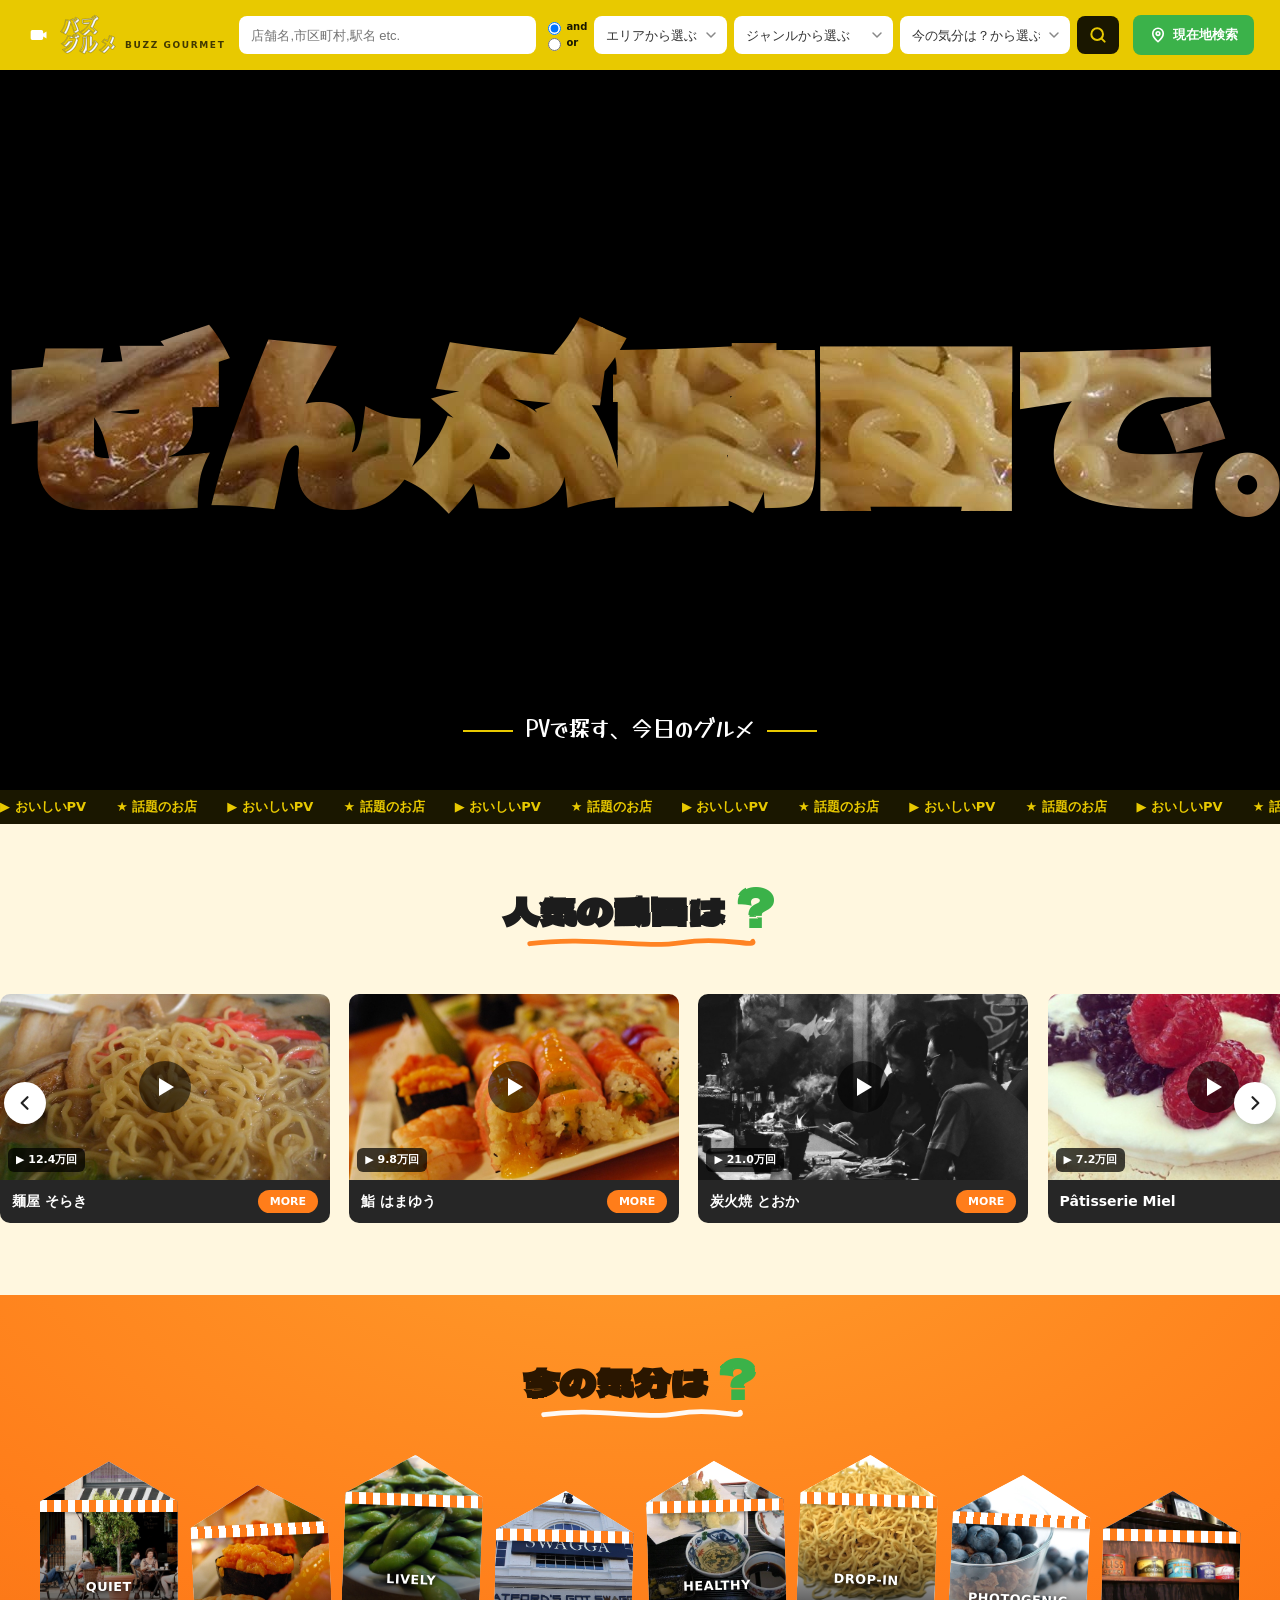
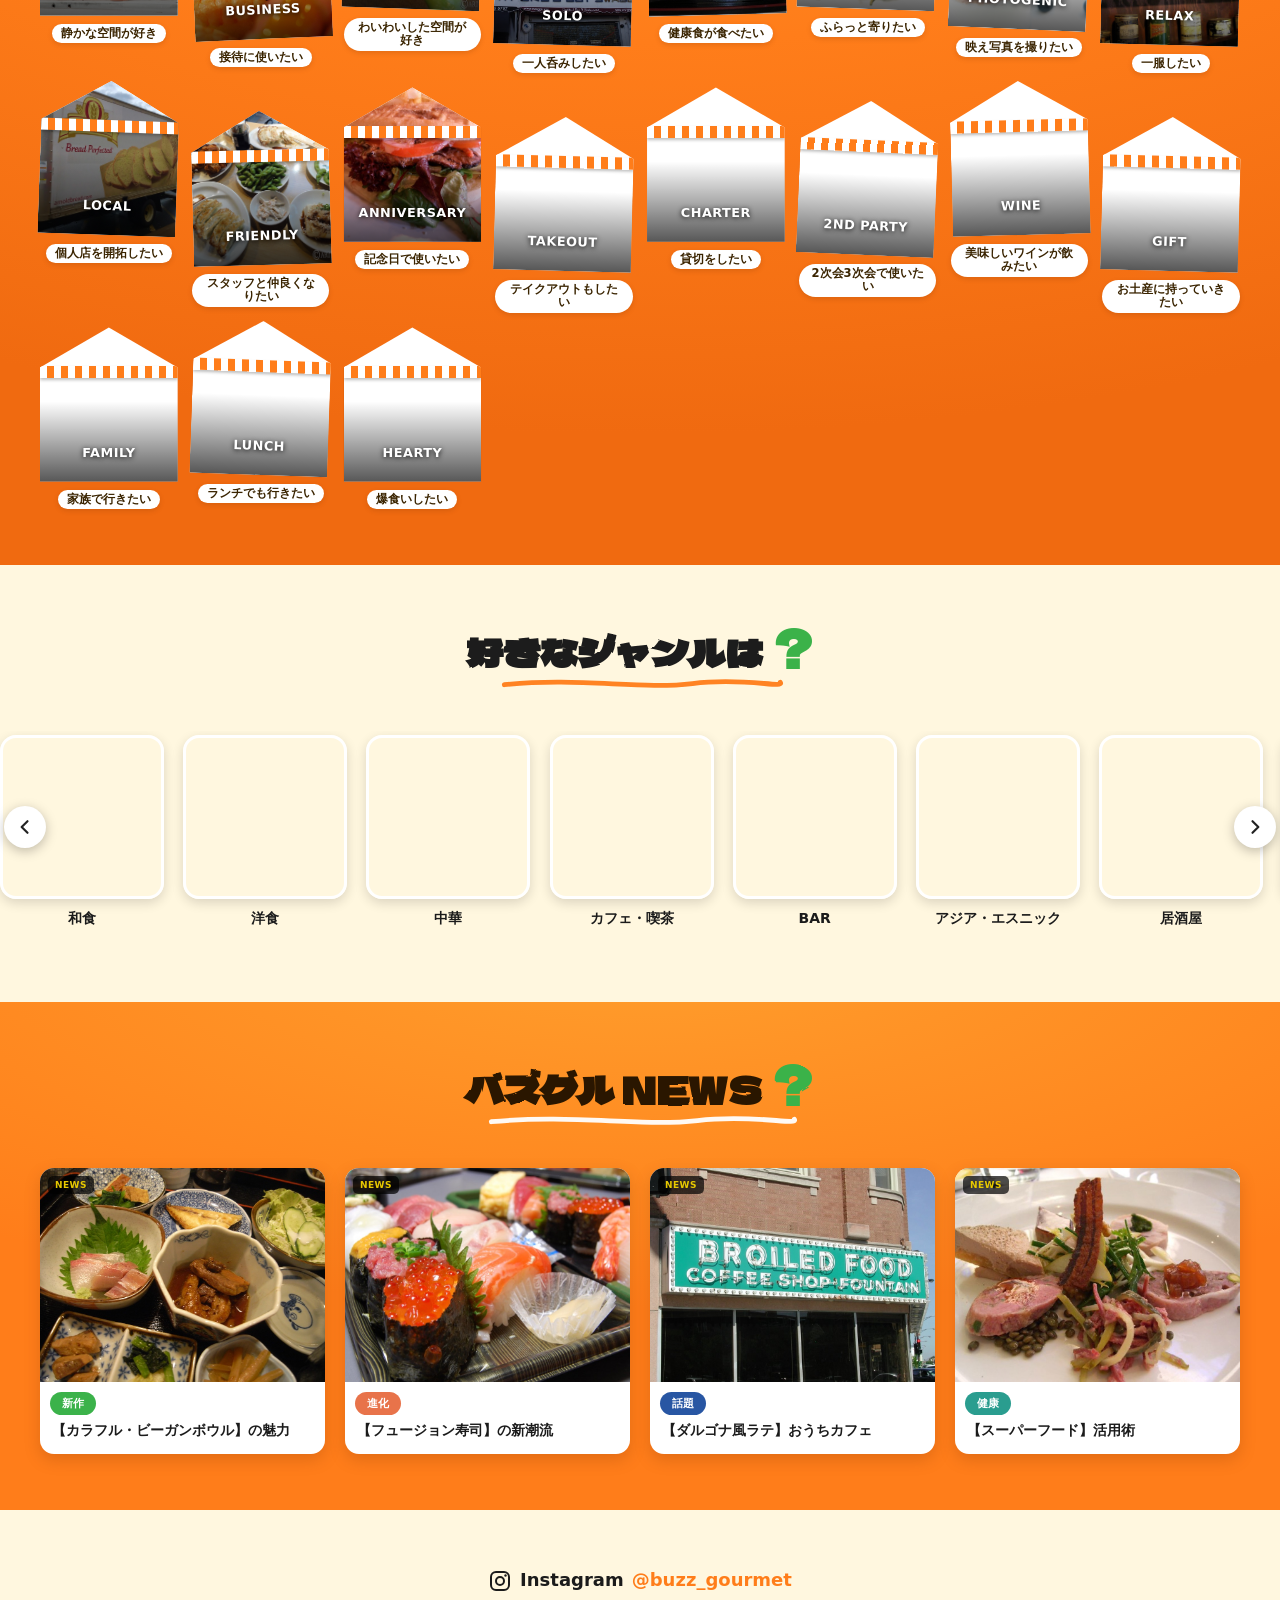
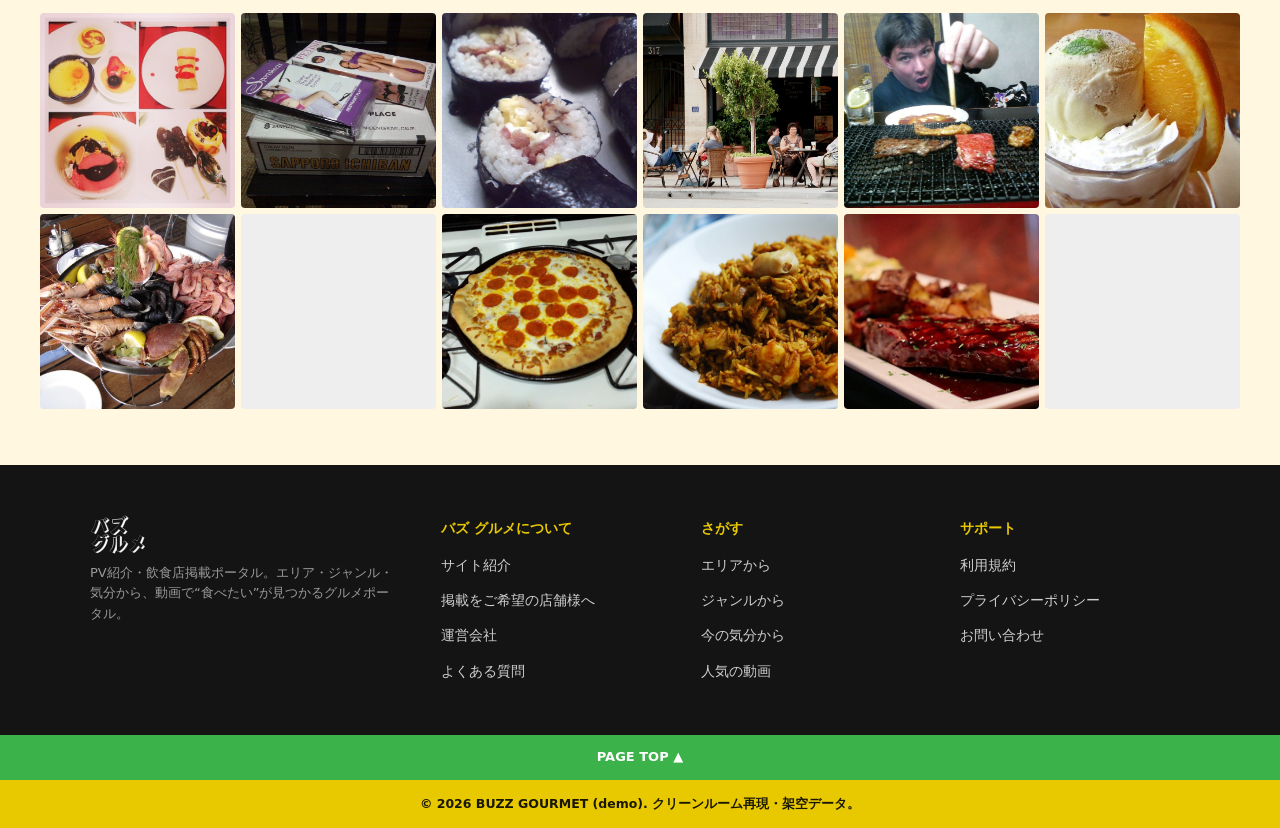
==== commit f8c4a2e0: "deploy: v5 真knockoutヒーロー — インラインSVG maskで文字くり抜き(実動画が文字に透ける) 実物の看板演出(黒地+文字に料理映像)を、CSS mask非依存のインラインSV" ====
--- a/index.html
+++ b/index.html
@@ -43,8 +43,10 @@
   <video class="hero__video" autoplay muted loop playsinline role="presentation" poster="assets/hero-poster.jpg" width="1280" height="720" aria-hidden="true">
     <source src="assets/hero.mp4" type="video/mp4">
   </video>
-  <div class="hero__scrim" aria-hidden="true"></div>
-  <div class="hero__title" style="background-image:url('assets/hero-poster.jpg')" aria-hidden="true">ぜんぶ動画で。</div>
+  <svg class="hero__knock" viewBox="0 0 1280 720" preserveAspectRatio="xMidYMid slice" aria-hidden="true">
+    <defs><mask id="hk"><rect width="1280" height="720" fill="#fff"/><text x="640" y="440" text-anchor="middle" font-family="'Dela Gothic One','Hiragino Kaku Gothic ProN',sans-serif" font-weight="900" font-size="206" letter-spacing="-6" fill="#000">ぜんぶ動画で。</text></mask></defs>
+    <rect width="1280" height="720" fill="#000" mask="url(#hk)"/>
+  </svg>
   <p class="hero__sub">PVで探す、今日のグルメ</p>
 </section>
 <div class="strip" aria-hidden="true"><div class="strip__track"><span>▶ おいしいPV</span><span>★ 話題のお店</span><span>▶ おいしいPV</span><span>★ 話題のお店</span><span>▶ おいしいPV</span><span>★ 話題のお店</span><span>▶ おいしいPV</span><span>★ 話題のお店</span><span>▶ おいしいPV</span><span>★ 話題のお店</span><span>▶ おいしいPV</span><span>★ 話題のお店</span><span>▶ おいしいPV</span><span>★ 話題のお店</span><span>▶ おいしいPV</span><span>★ 話題のお店</span><span>▶ おいしいPV</span><span>★ 話題のお店</span><span>▶ おいしいPV</span><span>★ 話題のお店</span><span>▶ おいしいPV</span><span>★ 話題のお店</span><span>▶ おいしいPV</span><span>★ 話題のお店</span><span>▶ おいしいPV</span><span>★ 話題のお店</span><span>▶ おいしいPV</span><span>★ 話題のお店</span><span>▶ おいしいPV</span><span>★ 話題のお店</span><span>▶ おいしいPV</span><span>★ 話題のお店</span><span>▶ おいしいPV</span><span>★ 話題のお店</span><span>▶ おいしいPV</span><span>★ 話題のお店</span><span>▶ おいしいPV</span><span>★ 話題のお店</span><span>▶ おいしいPV</span><span>★ 話題のお店</span></div></div>
--- a/style.css
+++ b/style.css
@@ -64,12 +64,7 @@
 .hero{position:relative;width:100%;aspect-ratio:16/9;margin-top:var(--header-h);background:#000;
   display:grid;place-items:center;overflow:hidden;}
 .hero__video{position:absolute;inset:0;width:100%;height:100%;object-fit:cover;}
-.hero__scrim{position:absolute;inset:0;background:radial-gradient(125% 100% at 50% 45%, rgba(0,0,0,.72) 0%, rgba(0,0,0,.92) 100%);}
-.hero__title{position:relative;z-index:2;font-family:var(--font-body);font-weight:900;white-space:nowrap;
-  font-size:clamp(34px,11.3vw,150px);line-height:1;letter-spacing:-.02em;text-align:center;
-  background-image:var(--hf);background-size:cover;background-position:center;
-  -webkit-background-clip:text;background-clip:text;-webkit-text-fill-color:transparent;color:transparent;
-  filter:drop-shadow(0 4px 16px rgba(0,0,0,.6));}
+.hero__knock{position:absolute;inset:0;width:100%;height:100%;}
 .hero__sub{position:absolute;bottom:clamp(14px,5vh,46px);left:0;right:0;text-align:center;color:#fff;
   font-family:var(--font-pop);font-size:clamp(13px,1.8vw,22px);text-shadow:0 2px 10px rgba(0,0,0,.6);margin:0;}
 .hero__sub::before,.hero__sub::after{content:"";display:inline-block;width:clamp(20px,4vw,50px);height:2px;background:var(--accent);vertical-align:middle;margin:0 .6em;}
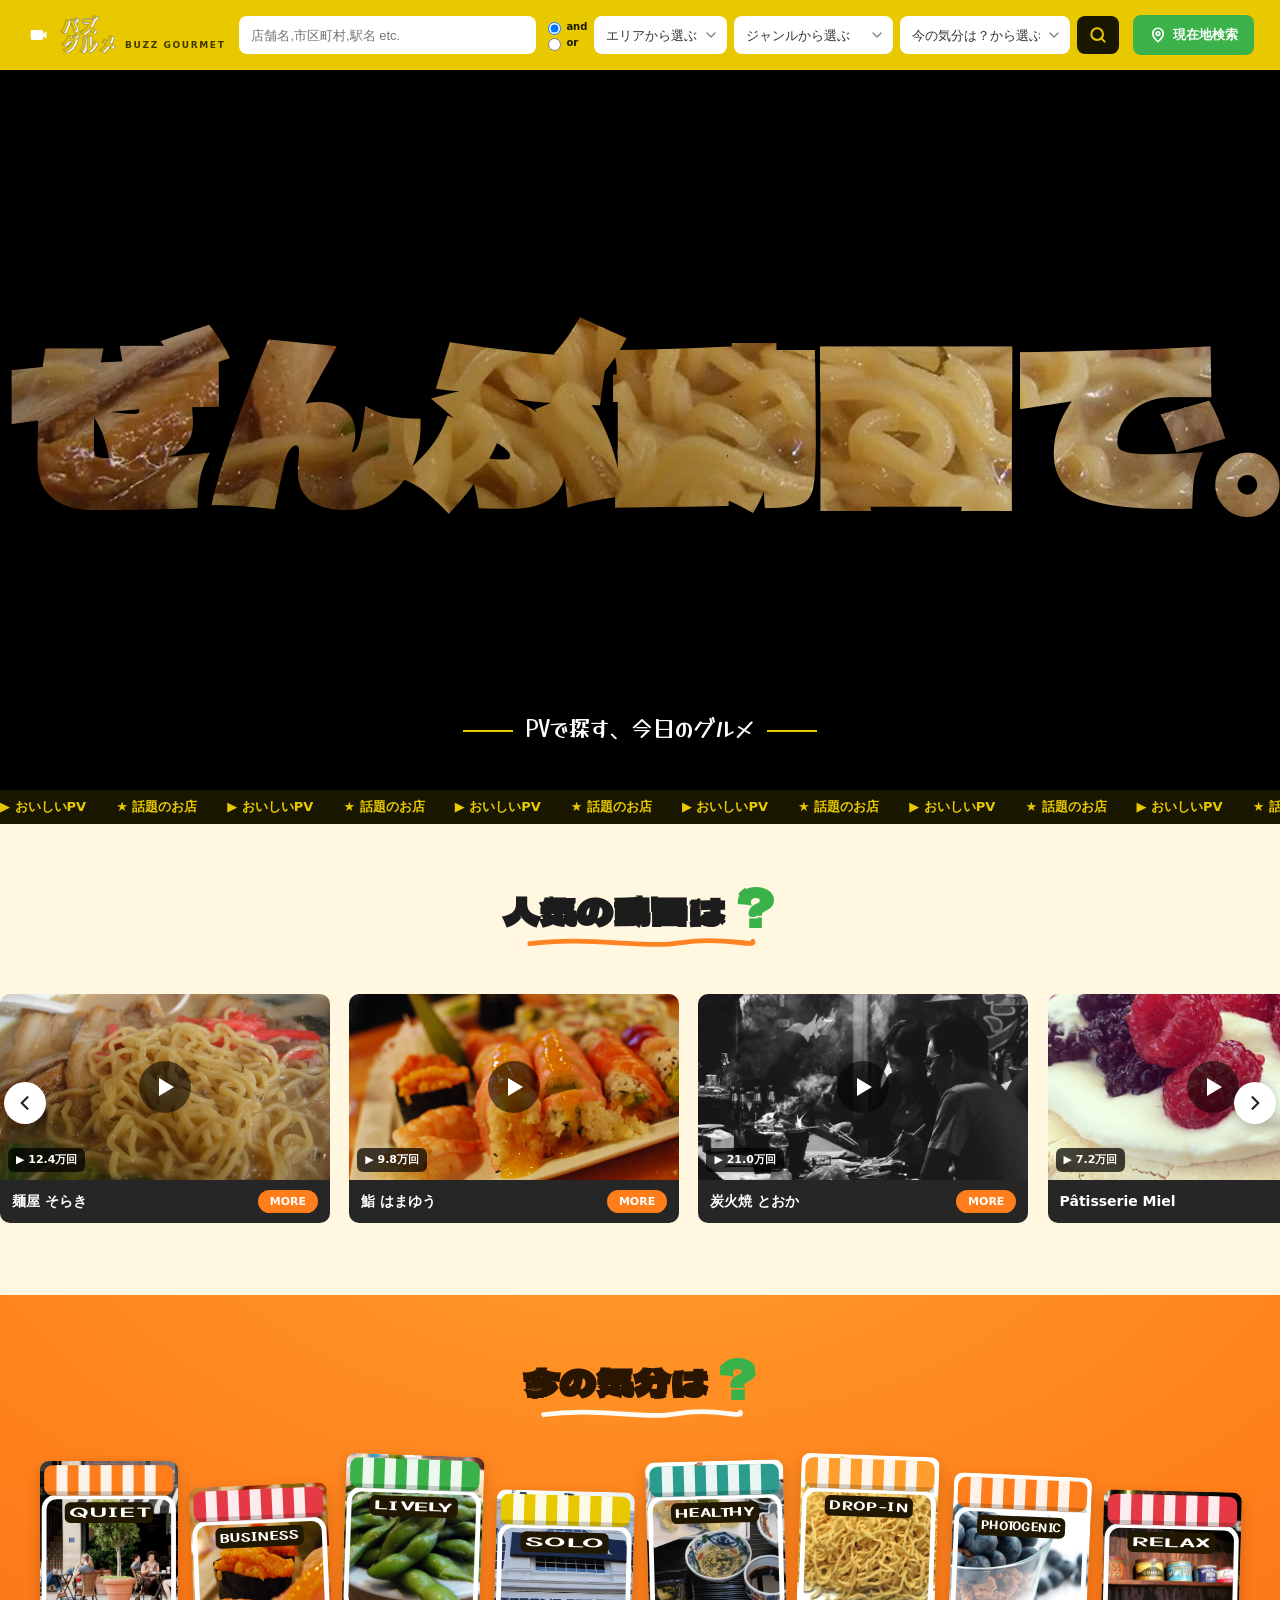
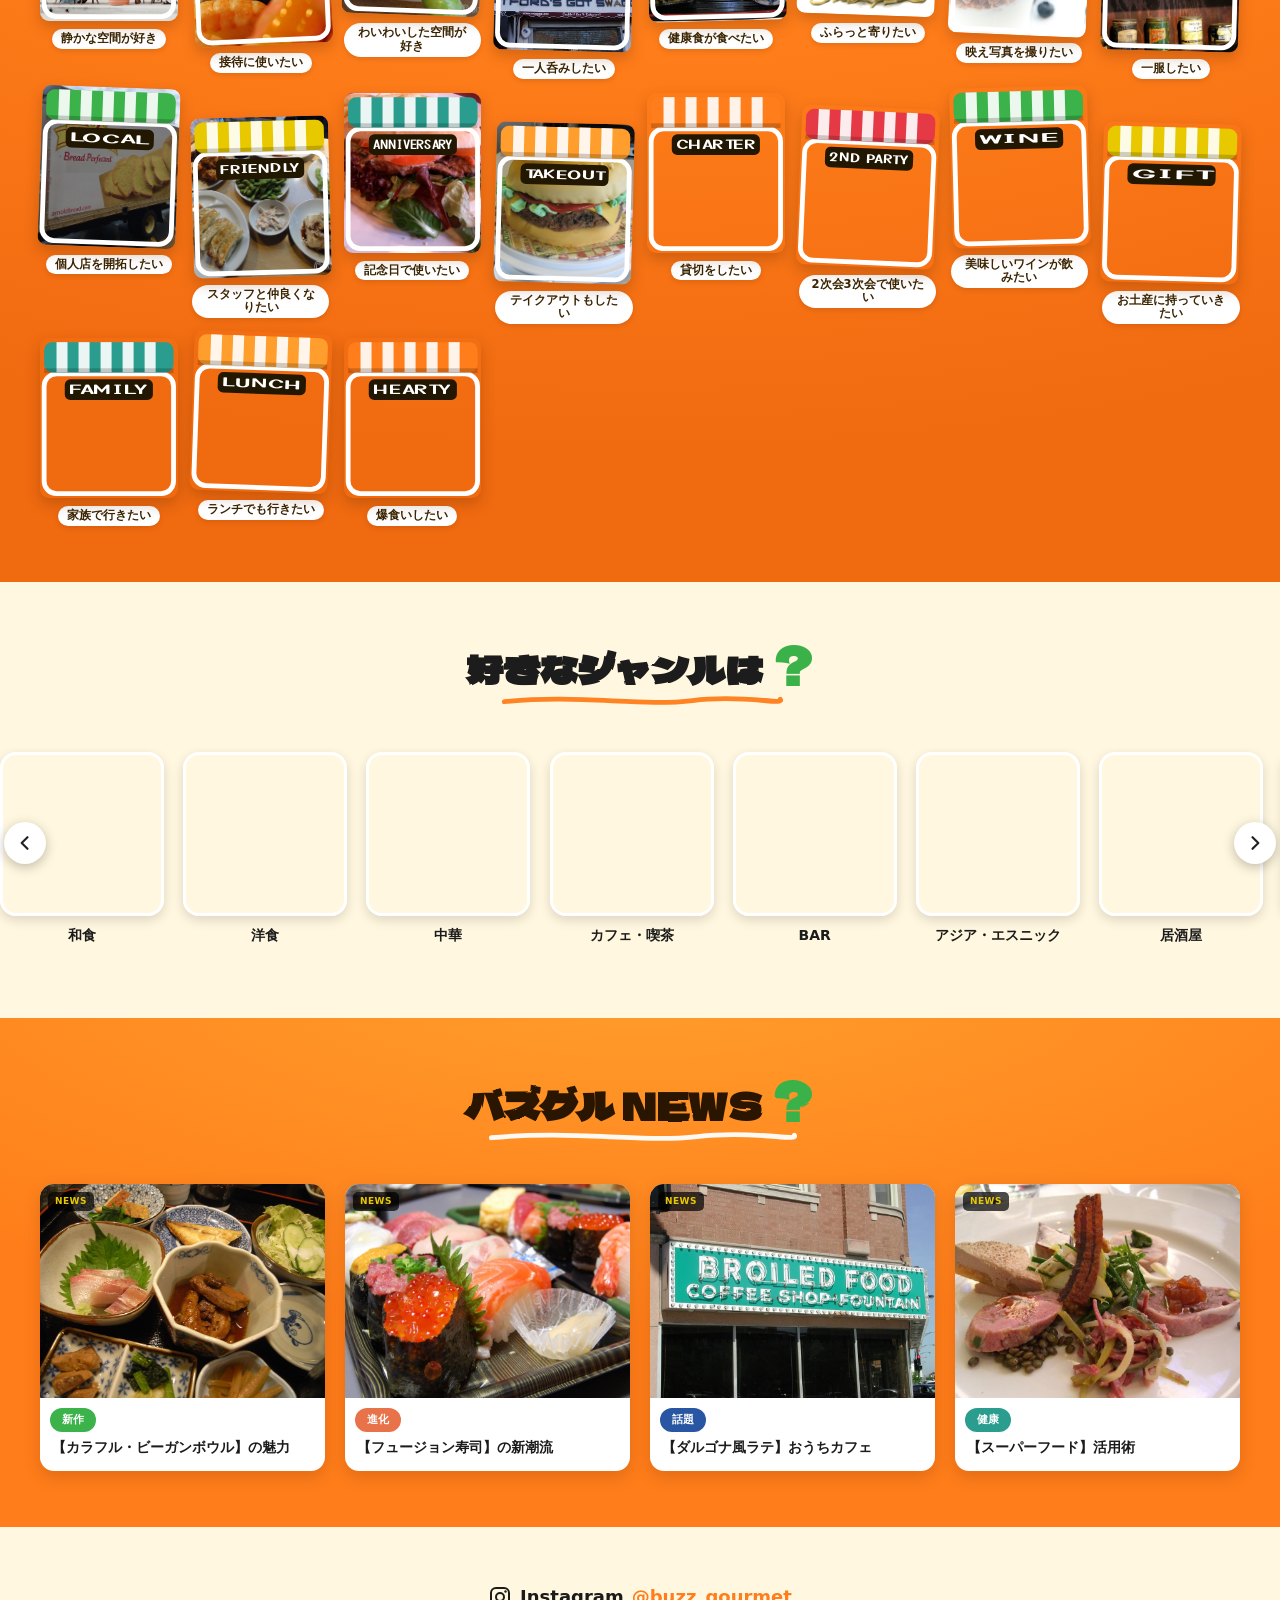
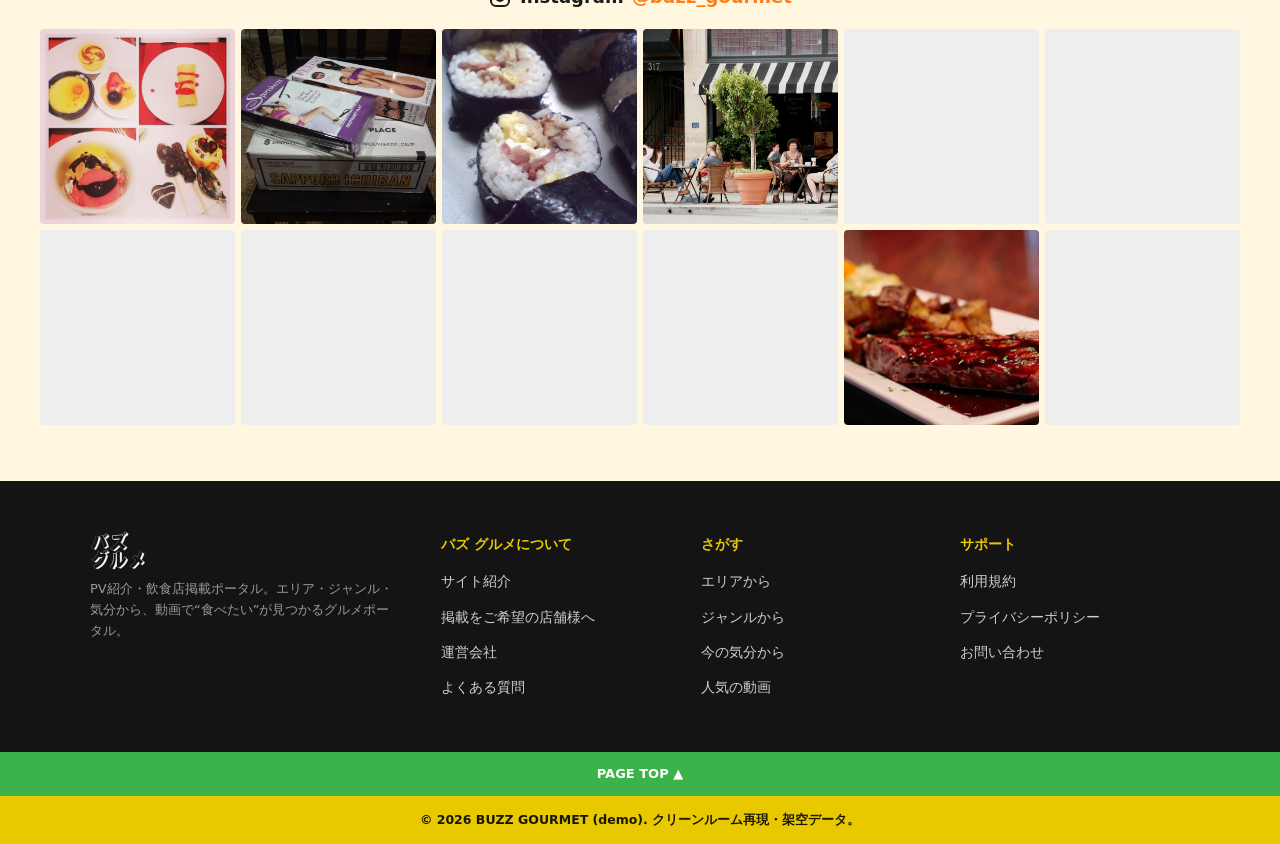
==== commit a4fa1ffc: "deploy: v6 今の気分=自作SVG店舗イラスト看板(庇+看板+窓枠) 写真in家型から、自作SVGの店舗フレーム(色違いストライプ庇+英字看板+白窓枠)へ。 19シーンが小さな飲食店の看板とし" ====
--- a/index.html
+++ b/index.html
@@ -140,61 +140,175 @@
       <path d="M76 106 C166 93 237 115 299 104 S408 113 403 102" fill="none" stroke="#fff" stroke-width="8" stroke-linecap="round" opacity=".95"/>
       <text x="237" y="78" text-anchor="middle" filter="url(#rh1)" fill="#2a1800" font-family="'Dela Gothic One','Yusei Magic',sans-serif" font-size="62">今の気分は<tspan dx="8" fill="#3bb24a" font-size="80">？</tspan></text>
     </svg></h2><div class="mood__grid"><a class="scene" href="#" data-demo aria-label="今の気分: 静かな空間が好き のお店をさがす">
-    <span class="scene__house"><img src="assets/photos/coffee-025.jpg" width="900" height="768" alt="静かな空間が好き" loading="lazy" decoding="async"><span class="scene__en">QUIET</span></span>
+    <span class="scene__shop"><img src="assets/photos/coffee-025.jpg" width="900" height="768" alt="静かな空間が好き" loading="lazy" decoding="async"><svg class="scene__frame" viewBox="0 0 100 116" preserveAspectRatio="none" aria-hidden="true">
+    <rect x="3" y="26" width="94" height="87" rx="9" fill="none" stroke="#fff" stroke-width="3.5"/>
+    <rect x="3" y="3" width="94" height="22" rx="6" fill="#ff7d1a"/><rect x="12" y="3" width="8" height="22" fill="#fff" opacity=".9"/><rect x="28" y="3" width="8" height="22" fill="#fff" opacity=".9"/><rect x="44" y="3" width="8" height="22" fill="#fff" opacity=".9"/><rect x="60" y="3" width="8" height="22" fill="#fff" opacity=".9"/><rect x="76" y="3" width="8" height="22" fill="#fff" opacity=".9"/>
+    <rect x="3" y="22" width="94" height="3.5" fill="rgba(0,0,0,.18)"/>
+    <rect x="18" y="30" width="64" height="15" rx="4" fill="#221700"/>
+    <text x="50" y="40.5" text-anchor="middle" font-family="'Yusei Magic',sans-serif" font-weight="700" font-size="8" fill="#fff" textLength="58" lengthAdjust="spacingAndGlyphs">QUIET</text>
+  </svg></span>
     <span class="scene__ja">静かな空間が好き</span></a>
 <a class="scene" href="#" data-demo aria-label="今の気分: 接待に使いたい のお店をさがす">
-    <span class="scene__house"><img src="assets/photos/sushi-005.jpg" width="900" height="602" alt="接待に使いたい" loading="lazy" decoding="async"><span class="scene__en">BUSINESS</span></span>
+    <span class="scene__shop"><img src="assets/photos/sushi-005.jpg" width="900" height="602" alt="接待に使いたい" loading="lazy" decoding="async"><svg class="scene__frame" viewBox="0 0 100 116" preserveAspectRatio="none" aria-hidden="true">
+    <rect x="3" y="26" width="94" height="87" rx="9" fill="none" stroke="#fff" stroke-width="3.5"/>
+    <rect x="3" y="3" width="94" height="22" rx="6" fill="#e63946"/><rect x="12" y="3" width="8" height="22" fill="#fff" opacity=".9"/><rect x="28" y="3" width="8" height="22" fill="#fff" opacity=".9"/><rect x="44" y="3" width="8" height="22" fill="#fff" opacity=".9"/><rect x="60" y="3" width="8" height="22" fill="#fff" opacity=".9"/><rect x="76" y="3" width="8" height="22" fill="#fff" opacity=".9"/>
+    <rect x="3" y="22" width="94" height="3.5" fill="rgba(0,0,0,.18)"/>
+    <rect x="18" y="30" width="64" height="15" rx="4" fill="#221700"/>
+    <text x="50" y="40.5" text-anchor="middle" font-family="'Yusei Magic',sans-serif" font-weight="700" font-size="8" fill="#fff" textLength="58" lengthAdjust="spacingAndGlyphs">BUSINESS</text>
+  </svg></span>
     <span class="scene__ja">接待に使いたい</span></a>
 <a class="scene" href="#" data-demo aria-label="今の気分: わいわいした空間が好き のお店をさがす">
-    <span class="scene__house"><img src="assets/photos/izakaya-012.jpg" width="900" height="675" alt="わいわいした空間が好き" loading="lazy" decoding="async"><span class="scene__en">LIVELY</span></span>
+    <span class="scene__shop"><img src="assets/photos/izakaya-012.jpg" width="900" height="675" alt="わいわいした空間が好き" loading="lazy" decoding="async"><svg class="scene__frame" viewBox="0 0 100 116" preserveAspectRatio="none" aria-hidden="true">
+    <rect x="3" y="26" width="94" height="87" rx="9" fill="none" stroke="#fff" stroke-width="3.5"/>
+    <rect x="3" y="3" width="94" height="22" rx="6" fill="#3bb24a"/><rect x="12" y="3" width="8" height="22" fill="#fff" opacity=".9"/><rect x="28" y="3" width="8" height="22" fill="#fff" opacity=".9"/><rect x="44" y="3" width="8" height="22" fill="#fff" opacity=".9"/><rect x="60" y="3" width="8" height="22" fill="#fff" opacity=".9"/><rect x="76" y="3" width="8" height="22" fill="#fff" opacity=".9"/>
+    <rect x="3" y="22" width="94" height="3.5" fill="rgba(0,0,0,.18)"/>
+    <rect x="18" y="30" width="64" height="15" rx="4" fill="#221700"/>
+    <text x="50" y="40.5" text-anchor="middle" font-family="'Yusei Magic',sans-serif" font-weight="700" font-size="8" fill="#fff" textLength="58" lengthAdjust="spacingAndGlyphs">LIVELY</text>
+  </svg></span>
     <span class="scene__ja">わいわいした空間が好き</span></a>
 <a class="scene" href="#" data-demo aria-label="今の気分: 一人呑みしたい のお店をさがす">
-    <span class="scene__house"><img src="assets/photos/cocktail-048.jpg" width="900" height="505" alt="一人呑みしたい" loading="lazy" decoding="async"><span class="scene__en">SOLO</span></span>
+    <span class="scene__shop"><img src="assets/photos/cocktail-048.jpg" width="900" height="505" alt="一人呑みしたい" loading="lazy" decoding="async"><svg class="scene__frame" viewBox="0 0 100 116" preserveAspectRatio="none" aria-hidden="true">
+    <rect x="3" y="26" width="94" height="87" rx="9" fill="none" stroke="#fff" stroke-width="3.5"/>
+    <rect x="3" y="3" width="94" height="22" rx="6" fill="#E8C900"/><rect x="12" y="3" width="8" height="22" fill="#fff" opacity=".9"/><rect x="28" y="3" width="8" height="22" fill="#fff" opacity=".9"/><rect x="44" y="3" width="8" height="22" fill="#fff" opacity=".9"/><rect x="60" y="3" width="8" height="22" fill="#fff" opacity=".9"/><rect x="76" y="3" width="8" height="22" fill="#fff" opacity=".9"/>
+    <rect x="3" y="22" width="94" height="3.5" fill="rgba(0,0,0,.18)"/>
+    <rect x="18" y="30" width="64" height="15" rx="4" fill="#221700"/>
+    <text x="50" y="40.5" text-anchor="middle" font-family="'Yusei Magic',sans-serif" font-weight="700" font-size="8" fill="#fff" textLength="58" lengthAdjust="spacingAndGlyphs">SOLO</text>
+  </svg></span>
     <span class="scene__ja">一人呑みしたい</span></a>
 <a class="scene" href="#" data-demo aria-label="今の気分: 健康食が食べたい のお店をさがす">
-    <span class="scene__house"><img src="assets/photos/teishoku-044.jpg" width="900" height="477" alt="健康食が食べたい" loading="lazy" decoding="async"><span class="scene__en">HEALTHY</span></span>
+    <span class="scene__shop"><img src="assets/photos/teishoku-044.jpg" width="900" height="477" alt="健康食が食べたい" loading="lazy" decoding="async"><svg class="scene__frame" viewBox="0 0 100 116" preserveAspectRatio="none" aria-hidden="true">
+    <rect x="3" y="26" width="94" height="87" rx="9" fill="none" stroke="#fff" stroke-width="3.5"/>
+    <rect x="3" y="3" width="94" height="22" rx="6" fill="#2a9d8f"/><rect x="12" y="3" width="8" height="22" fill="#fff" opacity=".9"/><rect x="28" y="3" width="8" height="22" fill="#fff" opacity=".9"/><rect x="44" y="3" width="8" height="22" fill="#fff" opacity=".9"/><rect x="60" y="3" width="8" height="22" fill="#fff" opacity=".9"/><rect x="76" y="3" width="8" height="22" fill="#fff" opacity=".9"/>
+    <rect x="3" y="22" width="94" height="3.5" fill="rgba(0,0,0,.18)"/>
+    <rect x="18" y="30" width="64" height="15" rx="4" fill="#221700"/>
+    <text x="50" y="40.5" text-anchor="middle" font-family="'Yusei Magic',sans-serif" font-weight="700" font-size="8" fill="#fff" textLength="58" lengthAdjust="spacingAndGlyphs">HEALTHY</text>
+  </svg></span>
     <span class="scene__ja">健康食が食べたい</span></a>
 <a class="scene" href="#" data-demo aria-label="今の気分: ふらっと寄りたい のお店をさがす">
-    <span class="scene__house"><img src="assets/photos/ramen-001.jpg" width="900" height="654" alt="ふらっと寄りたい" loading="lazy" decoding="async"><span class="scene__en">DROP-IN</span></span>
+    <span class="scene__shop"><img src="assets/photos/ramen-001.jpg" width="900" height="654" alt="ふらっと寄りたい" loading="lazy" decoding="async"><svg class="scene__frame" viewBox="0 0 100 116" preserveAspectRatio="none" aria-hidden="true">
+    <rect x="3" y="26" width="94" height="87" rx="9" fill="none" stroke="#fff" stroke-width="3.5"/>
+    <rect x="3" y="3" width="94" height="22" rx="6" fill="#ff9e2c"/><rect x="12" y="3" width="8" height="22" fill="#fff" opacity=".9"/><rect x="28" y="3" width="8" height="22" fill="#fff" opacity=".9"/><rect x="44" y="3" width="8" height="22" fill="#fff" opacity=".9"/><rect x="60" y="3" width="8" height="22" fill="#fff" opacity=".9"/><rect x="76" y="3" width="8" height="22" fill="#fff" opacity=".9"/>
+    <rect x="3" y="22" width="94" height="3.5" fill="rgba(0,0,0,.18)"/>
+    <rect x="18" y="30" width="64" height="15" rx="4" fill="#221700"/>
+    <text x="50" y="40.5" text-anchor="middle" font-family="'Yusei Magic',sans-serif" font-weight="700" font-size="8" fill="#fff" textLength="58" lengthAdjust="spacingAndGlyphs">DROP-IN</text>
+  </svg></span>
     <span class="scene__ja">ふらっと寄りたい</span></a>
 <a class="scene" href="#" data-demo aria-label="今の気分: 映え写真を撮りたい のお店をさがす">
-    <span class="scene__house"><img src="assets/photos/parfait-072.jpg" width="900" height="597" alt="映え写真を撮りたい" loading="lazy" decoding="async"><span class="scene__en">PHOTOGENIC</span></span>
+    <span class="scene__shop"><img src="assets/photos/parfait-072.jpg" width="900" height="597" alt="映え写真を撮りたい" loading="lazy" decoding="async"><svg class="scene__frame" viewBox="0 0 100 116" preserveAspectRatio="none" aria-hidden="true">
+    <rect x="3" y="26" width="94" height="87" rx="9" fill="none" stroke="#fff" stroke-width="3.5"/>
+    <rect x="3" y="3" width="94" height="22" rx="6" fill="#ff7d1a"/><rect x="12" y="3" width="8" height="22" fill="#fff" opacity=".9"/><rect x="28" y="3" width="8" height="22" fill="#fff" opacity=".9"/><rect x="44" y="3" width="8" height="22" fill="#fff" opacity=".9"/><rect x="60" y="3" width="8" height="22" fill="#fff" opacity=".9"/><rect x="76" y="3" width="8" height="22" fill="#fff" opacity=".9"/>
+    <rect x="3" y="22" width="94" height="3.5" fill="rgba(0,0,0,.18)"/>
+    <rect x="18" y="30" width="64" height="15" rx="4" fill="#221700"/>
+    <text x="50" y="40.5" text-anchor="middle" font-family="'Yusei Magic',sans-serif" font-weight="700" font-size="8" fill="#fff" textLength="58" lengthAdjust="spacingAndGlyphs">PHOTOGENIC</text>
+  </svg></span>
     <span class="scene__ja">映え写真を撮りたい</span></a>
 <a class="scene" href="#" data-demo aria-label="今の気分: 一服したい のお店をさがす">
-    <span class="scene__house"><img src="assets/photos/coffee-026.jpg" width="900" height="673" alt="一服したい" loading="lazy" decoding="async"><span class="scene__en">RELAX</span></span>
+    <span class="scene__shop"><img src="assets/photos/coffee-026.jpg" width="900" height="673" alt="一服したい" loading="lazy" decoding="async"><svg class="scene__frame" viewBox="0 0 100 116" preserveAspectRatio="none" aria-hidden="true">
+    <rect x="3" y="26" width="94" height="87" rx="9" fill="none" stroke="#fff" stroke-width="3.5"/>
+    <rect x="3" y="3" width="94" height="22" rx="6" fill="#e63946"/><rect x="12" y="3" width="8" height="22" fill="#fff" opacity=".9"/><rect x="28" y="3" width="8" height="22" fill="#fff" opacity=".9"/><rect x="44" y="3" width="8" height="22" fill="#fff" opacity=".9"/><rect x="60" y="3" width="8" height="22" fill="#fff" opacity=".9"/><rect x="76" y="3" width="8" height="22" fill="#fff" opacity=".9"/>
+    <rect x="3" y="22" width="94" height="3.5" fill="rgba(0,0,0,.18)"/>
+    <rect x="18" y="30" width="64" height="15" rx="4" fill="#221700"/>
+    <text x="50" y="40.5" text-anchor="middle" font-family="'Yusei Magic',sans-serif" font-weight="700" font-size="8" fill="#fff" textLength="58" lengthAdjust="spacingAndGlyphs">RELAX</text>
+  </svg></span>
     <span class="scene__ja">一服したい</span></a>
 <a class="scene" href="#" data-demo aria-label="今の気分: 個人店を開拓したい のお店をさがす">
-    <span class="scene__house"><img src="assets/photos/bakery-052.jpg" width="900" height="675" alt="個人店を開拓したい" loading="lazy" decoding="async"><span class="scene__en">LOCAL</span></span>
+    <span class="scene__shop"><img src="assets/photos/bakery-052.jpg" width="900" height="675" alt="個人店を開拓したい" loading="lazy" decoding="async"><svg class="scene__frame" viewBox="0 0 100 116" preserveAspectRatio="none" aria-hidden="true">
+    <rect x="3" y="26" width="94" height="87" rx="9" fill="none" stroke="#fff" stroke-width="3.5"/>
+    <rect x="3" y="3" width="94" height="22" rx="6" fill="#3bb24a"/><rect x="12" y="3" width="8" height="22" fill="#fff" opacity=".9"/><rect x="28" y="3" width="8" height="22" fill="#fff" opacity=".9"/><rect x="44" y="3" width="8" height="22" fill="#fff" opacity=".9"/><rect x="60" y="3" width="8" height="22" fill="#fff" opacity=".9"/><rect x="76" y="3" width="8" height="22" fill="#fff" opacity=".9"/>
+    <rect x="3" y="22" width="94" height="3.5" fill="rgba(0,0,0,.18)"/>
+    <rect x="18" y="30" width="64" height="15" rx="4" fill="#221700"/>
+    <text x="50" y="40.5" text-anchor="middle" font-family="'Yusei Magic',sans-serif" font-weight="700" font-size="8" fill="#fff" textLength="58" lengthAdjust="spacingAndGlyphs">LOCAL</text>
+  </svg></span>
     <span class="scene__ja">個人店を開拓したい</span></a>
 <a class="scene" href="#" data-demo aria-label="今の気分: スタッフと仲良くなりたい のお店をさがす">
-    <span class="scene__house"><img src="assets/photos/izakaya-013.jpg" width="900" height="675" alt="スタッフと仲良くなりたい" loading="lazy" decoding="async"><span class="scene__en">FRIENDLY</span></span>
+    <span class="scene__shop"><img src="assets/photos/izakaya-013.jpg" width="900" height="675" alt="スタッフと仲良くなりたい" loading="lazy" decoding="async"><svg class="scene__frame" viewBox="0 0 100 116" preserveAspectRatio="none" aria-hidden="true">
+    <rect x="3" y="26" width="94" height="87" rx="9" fill="none" stroke="#fff" stroke-width="3.5"/>
+    <rect x="3" y="3" width="94" height="22" rx="6" fill="#E8C900"/><rect x="12" y="3" width="8" height="22" fill="#fff" opacity=".9"/><rect x="28" y="3" width="8" height="22" fill="#fff" opacity=".9"/><rect x="44" y="3" width="8" height="22" fill="#fff" opacity=".9"/><rect x="60" y="3" width="8" height="22" fill="#fff" opacity=".9"/><rect x="76" y="3" width="8" height="22" fill="#fff" opacity=".9"/>
+    <rect x="3" y="22" width="94" height="3.5" fill="rgba(0,0,0,.18)"/>
+    <rect x="18" y="30" width="64" height="15" rx="4" fill="#221700"/>
+    <text x="50" y="40.5" text-anchor="middle" font-family="'Yusei Magic',sans-serif" font-weight="700" font-size="8" fill="#fff" textLength="58" lengthAdjust="spacingAndGlyphs">FRIENDLY</text>
+  </svg></span>
     <span class="scene__ja">スタッフと仲良くなりたい</span></a>
 <a class="scene" href="#" data-demo aria-label="今の気分: 記念日で使いたい のお店をさがす">
-    <span class="scene__house"><img src="assets/photos/steak-076.jpg" width="900" height="675" alt="記念日で使いたい" loading="lazy" decoding="async"><span class="scene__en">ANNIVERSARY</span></span>
+    <span class="scene__shop"><img src="assets/photos/steak-076.jpg" width="900" height="675" alt="記念日で使いたい" loading="lazy" decoding="async"><svg class="scene__frame" viewBox="0 0 100 116" preserveAspectRatio="none" aria-hidden="true">
+    <rect x="3" y="26" width="94" height="87" rx="9" fill="none" stroke="#fff" stroke-width="3.5"/>
+    <rect x="3" y="3" width="94" height="22" rx="6" fill="#2a9d8f"/><rect x="12" y="3" width="8" height="22" fill="#fff" opacity=".9"/><rect x="28" y="3" width="8" height="22" fill="#fff" opacity=".9"/><rect x="44" y="3" width="8" height="22" fill="#fff" opacity=".9"/><rect x="60" y="3" width="8" height="22" fill="#fff" opacity=".9"/><rect x="76" y="3" width="8" height="22" fill="#fff" opacity=".9"/>
+    <rect x="3" y="22" width="94" height="3.5" fill="rgba(0,0,0,.18)"/>
+    <rect x="18" y="30" width="64" height="15" rx="4" fill="#221700"/>
+    <text x="50" y="40.5" text-anchor="middle" font-family="'Yusei Magic',sans-serif" font-weight="700" font-size="8" fill="#fff" textLength="58" lengthAdjust="spacingAndGlyphs">ANNIVERSARY</text>
+  </svg></span>
     <span class="scene__ja">記念日で使いたい</span></a>
 <a class="scene" href="#" data-demo aria-label="今の気分: テイクアウトもしたい のお店をさがす">
-    <span class="scene__house"><img src="assets/photos/hamburger-056.jpg" width="900" height="675" alt="テイクアウトもしたい" loading="lazy" decoding="async"><span class="scene__en">TAKEOUT</span></span>
+    <span class="scene__shop"><img src="assets/photos/hamburger-056.jpg" width="900" height="675" alt="テイクアウトもしたい" loading="lazy" decoding="async"><svg class="scene__frame" viewBox="0 0 100 116" preserveAspectRatio="none" aria-hidden="true">
+    <rect x="3" y="26" width="94" height="87" rx="9" fill="none" stroke="#fff" stroke-width="3.5"/>
+    <rect x="3" y="3" width="94" height="22" rx="6" fill="#ff9e2c"/><rect x="12" y="3" width="8" height="22" fill="#fff" opacity=".9"/><rect x="28" y="3" width="8" height="22" fill="#fff" opacity=".9"/><rect x="44" y="3" width="8" height="22" fill="#fff" opacity=".9"/><rect x="60" y="3" width="8" height="22" fill="#fff" opacity=".9"/><rect x="76" y="3" width="8" height="22" fill="#fff" opacity=".9"/>
+    <rect x="3" y="22" width="94" height="3.5" fill="rgba(0,0,0,.18)"/>
+    <rect x="18" y="30" width="64" height="15" rx="4" fill="#221700"/>
+    <text x="50" y="40.5" text-anchor="middle" font-family="'Yusei Magic',sans-serif" font-weight="700" font-size="8" fill="#fff" textLength="58" lengthAdjust="spacingAndGlyphs">TAKEOUT</text>
+  </svg></span>
     <span class="scene__ja">テイクアウトもしたい</span></a>
 <a class="scene" href="#" data-demo aria-label="今の気分: 貸切をしたい のお店をさがす">
-    <span class="scene__house"><img src="assets/photos/yakiniku-009.jpg" width="900" height="598" alt="貸切をしたい" loading="lazy" decoding="async"><span class="scene__en">CHARTER</span></span>
+    <span class="scene__shop"><img src="assets/photos/yakiniku-009.jpg" width="900" height="598" alt="貸切をしたい" loading="lazy" decoding="async"><svg class="scene__frame" viewBox="0 0 100 116" preserveAspectRatio="none" aria-hidden="true">
+    <rect x="3" y="26" width="94" height="87" rx="9" fill="none" stroke="#fff" stroke-width="3.5"/>
+    <rect x="3" y="3" width="94" height="22" rx="6" fill="#ff7d1a"/><rect x="12" y="3" width="8" height="22" fill="#fff" opacity=".9"/><rect x="28" y="3" width="8" height="22" fill="#fff" opacity=".9"/><rect x="44" y="3" width="8" height="22" fill="#fff" opacity=".9"/><rect x="60" y="3" width="8" height="22" fill="#fff" opacity=".9"/><rect x="76" y="3" width="8" height="22" fill="#fff" opacity=".9"/>
+    <rect x="3" y="22" width="94" height="3.5" fill="rgba(0,0,0,.18)"/>
+    <rect x="18" y="30" width="64" height="15" rx="4" fill="#221700"/>
+    <text x="50" y="40.5" text-anchor="middle" font-family="'Yusei Magic',sans-serif" font-weight="700" font-size="8" fill="#fff" textLength="58" lengthAdjust="spacingAndGlyphs">CHARTER</text>
+  </svg></span>
     <span class="scene__ja">貸切をしたい</span></a>
 <a class="scene" href="#" data-demo aria-label="今の気分: 2次会3次会で使いたい のお店をさがす">
-    <span class="scene__house"><img src="assets/photos/cocktail-049.jpg" width="900" height="647" alt="2次会3次会で使いたい" loading="lazy" decoding="async"><span class="scene__en">2ND PARTY</span></span>
+    <span class="scene__shop"><img src="assets/photos/cocktail-049.jpg" width="900" height="647" alt="2次会3次会で使いたい" loading="lazy" decoding="async"><svg class="scene__frame" viewBox="0 0 100 116" preserveAspectRatio="none" aria-hidden="true">
+    <rect x="3" y="26" width="94" height="87" rx="9" fill="none" stroke="#fff" stroke-width="3.5"/>
+    <rect x="3" y="3" width="94" height="22" rx="6" fill="#e63946"/><rect x="12" y="3" width="8" height="22" fill="#fff" opacity=".9"/><rect x="28" y="3" width="8" height="22" fill="#fff" opacity=".9"/><rect x="44" y="3" width="8" height="22" fill="#fff" opacity=".9"/><rect x="60" y="3" width="8" height="22" fill="#fff" opacity=".9"/><rect x="76" y="3" width="8" height="22" fill="#fff" opacity=".9"/>
+    <rect x="3" y="22" width="94" height="3.5" fill="rgba(0,0,0,.18)"/>
+    <rect x="18" y="30" width="64" height="15" rx="4" fill="#221700"/>
+    <text x="50" y="40.5" text-anchor="middle" font-family="'Yusei Magic',sans-serif" font-weight="700" font-size="8" fill="#fff" textLength="58" lengthAdjust="spacingAndGlyphs">2ND PARTY</text>
+  </svg></span>
     <span class="scene__ja">2次会3次会で使いたい</span></a>
 <a class="scene" href="#" data-demo aria-label="今の気分: 美味しいワインが飲みたい のお店をさがす">
-    <span class="scene__house"><img src="assets/photos/pasta-036.jpg" width="900" height="672" alt="美味しいワインが飲みたい" loading="lazy" decoding="async"><span class="scene__en">WINE</span></span>
+    <span class="scene__shop"><img src="assets/photos/pasta-036.jpg" width="900" height="672" alt="美味しいワインが飲みたい" loading="lazy" decoding="async"><svg class="scene__frame" viewBox="0 0 100 116" preserveAspectRatio="none" aria-hidden="true">
+    <rect x="3" y="26" width="94" height="87" rx="9" fill="none" stroke="#fff" stroke-width="3.5"/>
+    <rect x="3" y="3" width="94" height="22" rx="6" fill="#3bb24a"/><rect x="12" y="3" width="8" height="22" fill="#fff" opacity=".9"/><rect x="28" y="3" width="8" height="22" fill="#fff" opacity=".9"/><rect x="44" y="3" width="8" height="22" fill="#fff" opacity=".9"/><rect x="60" y="3" width="8" height="22" fill="#fff" opacity=".9"/><rect x="76" y="3" width="8" height="22" fill="#fff" opacity=".9"/>
+    <rect x="3" y="22" width="94" height="3.5" fill="rgba(0,0,0,.18)"/>
+    <rect x="18" y="30" width="64" height="15" rx="4" fill="#221700"/>
+    <text x="50" y="40.5" text-anchor="middle" font-family="'Yusei Magic',sans-serif" font-weight="700" font-size="8" fill="#fff" textLength="58" lengthAdjust="spacingAndGlyphs">WINE</text>
+  </svg></span>
     <span class="scene__ja">美味しいワインが飲みたい</span></a>
 <a class="scene" href="#" data-demo aria-label="今の気分: お土産に持っていきたい のお店をさがす">
-    <span class="scene__house"><img src="assets/photos/dessert-021.jpg" width="900" height="900" alt="お土産に持っていきたい" loading="lazy" decoding="async"><span class="scene__en">GIFT</span></span>
+    <span class="scene__shop"><img src="assets/photos/dessert-021.jpg" width="900" height="900" alt="お土産に持っていきたい" loading="lazy" decoding="async"><svg class="scene__frame" viewBox="0 0 100 116" preserveAspectRatio="none" aria-hidden="true">
+    <rect x="3" y="26" width="94" height="87" rx="9" fill="none" stroke="#fff" stroke-width="3.5"/>
+    <rect x="3" y="3" width="94" height="22" rx="6" fill="#E8C900"/><rect x="12" y="3" width="8" height="22" fill="#fff" opacity=".9"/><rect x="28" y="3" width="8" height="22" fill="#fff" opacity=".9"/><rect x="44" y="3" width="8" height="22" fill="#fff" opacity=".9"/><rect x="60" y="3" width="8" height="22" fill="#fff" opacity=".9"/><rect x="76" y="3" width="8" height="22" fill="#fff" opacity=".9"/>
+    <rect x="3" y="22" width="94" height="3.5" fill="rgba(0,0,0,.18)"/>
+    <rect x="18" y="30" width="64" height="15" rx="4" fill="#221700"/>
+    <text x="50" y="40.5" text-anchor="middle" font-family="'Yusei Magic',sans-serif" font-weight="700" font-size="8" fill="#fff" textLength="58" lengthAdjust="spacingAndGlyphs">GIFT</text>
+  </svg></span>
     <span class="scene__ja">お土産に持っていきたい</span></a>
 <a class="scene" href="#" data-demo aria-label="今の気分: 家族で行きたい のお店をさがす">
-    <span class="scene__house"><img src="assets/photos/pizza-033.jpg" width="900" height="596" alt="家族で行きたい" loading="lazy" decoding="async"><span class="scene__en">FAMILY</span></span>
+    <span class="scene__shop"><img src="assets/photos/pizza-033.jpg" width="900" height="596" alt="家族で行きたい" loading="lazy" decoding="async"><svg class="scene__frame" viewBox="0 0 100 116" preserveAspectRatio="none" aria-hidden="true">
+    <rect x="3" y="26" width="94" height="87" rx="9" fill="none" stroke="#fff" stroke-width="3.5"/>
+    <rect x="3" y="3" width="94" height="22" rx="6" fill="#2a9d8f"/><rect x="12" y="3" width="8" height="22" fill="#fff" opacity=".9"/><rect x="28" y="3" width="8" height="22" fill="#fff" opacity=".9"/><rect x="44" y="3" width="8" height="22" fill="#fff" opacity=".9"/><rect x="60" y="3" width="8" height="22" fill="#fff" opacity=".9"/><rect x="76" y="3" width="8" height="22" fill="#fff" opacity=".9"/>
+    <rect x="3" y="22" width="94" height="3.5" fill="rgba(0,0,0,.18)"/>
+    <rect x="18" y="30" width="64" height="15" rx="4" fill="#221700"/>
+    <text x="50" y="40.5" text-anchor="middle" font-family="'Yusei Magic',sans-serif" font-weight="700" font-size="8" fill="#fff" textLength="58" lengthAdjust="spacingAndGlyphs">FAMILY</text>
+  </svg></span>
     <span class="scene__ja">家族で行きたい</span></a>
 <a class="scene" href="#" data-demo aria-label="今の気分: ランチでも行きたい のお店をさがす">
-    <span class="scene__house"><img src="assets/photos/sashimi-064.jpg" width="900" height="675" alt="ランチでも行きたい" loading="lazy" decoding="async"><span class="scene__en">LUNCH</span></span>
+    <span class="scene__shop"><img src="assets/photos/sashimi-064.jpg" width="900" height="675" alt="ランチでも行きたい" loading="lazy" decoding="async"><svg class="scene__frame" viewBox="0 0 100 116" preserveAspectRatio="none" aria-hidden="true">
+    <rect x="3" y="26" width="94" height="87" rx="9" fill="none" stroke="#fff" stroke-width="3.5"/>
+    <rect x="3" y="3" width="94" height="22" rx="6" fill="#ff9e2c"/><rect x="12" y="3" width="8" height="22" fill="#fff" opacity=".9"/><rect x="28" y="3" width="8" height="22" fill="#fff" opacity=".9"/><rect x="44" y="3" width="8" height="22" fill="#fff" opacity=".9"/><rect x="60" y="3" width="8" height="22" fill="#fff" opacity=".9"/><rect x="76" y="3" width="8" height="22" fill="#fff" opacity=".9"/>
+    <rect x="3" y="22" width="94" height="3.5" fill="rgba(0,0,0,.18)"/>
+    <rect x="18" y="30" width="64" height="15" rx="4" fill="#221700"/>
+    <text x="50" y="40.5" text-anchor="middle" font-family="'Yusei Magic',sans-serif" font-weight="700" font-size="8" fill="#fff" textLength="58" lengthAdjust="spacingAndGlyphs">LUNCH</text>
+  </svg></span>
     <span class="scene__ja">ランチでも行きたい</span></a>
 <a class="scene" href="#" data-demo aria-label="今の気分: 爆食いしたい のお店をさがす">
-    <span class="scene__house"><img src="assets/photos/tempura-061.jpg" width="900" height="675" alt="爆食いしたい" loading="lazy" decoding="async"><span class="scene__en">HEARTY</span></span>
+    <span class="scene__shop"><img src="assets/photos/tempura-061.jpg" width="900" height="675" alt="爆食いしたい" loading="lazy" decoding="async"><svg class="scene__frame" viewBox="0 0 100 116" preserveAspectRatio="none" aria-hidden="true">
+    <rect x="3" y="26" width="94" height="87" rx="9" fill="none" stroke="#fff" stroke-width="3.5"/>
+    <rect x="3" y="3" width="94" height="22" rx="6" fill="#ff7d1a"/><rect x="12" y="3" width="8" height="22" fill="#fff" opacity=".9"/><rect x="28" y="3" width="8" height="22" fill="#fff" opacity=".9"/><rect x="44" y="3" width="8" height="22" fill="#fff" opacity=".9"/><rect x="60" y="3" width="8" height="22" fill="#fff" opacity=".9"/><rect x="76" y="3" width="8" height="22" fill="#fff" opacity=".9"/>
+    <rect x="3" y="22" width="94" height="3.5" fill="rgba(0,0,0,.18)"/>
+    <rect x="18" y="30" width="64" height="15" rx="4" fill="#221700"/>
+    <text x="50" y="40.5" text-anchor="middle" font-family="'Yusei Magic',sans-serif" font-weight="700" font-size="8" fill="#fff" textLength="58" lengthAdjust="spacingAndGlyphs">HEARTY</text>
+  </svg></span>
     <span class="scene__ja">爆食いしたい</span></a></div></div>
 </section>
 <section class="section section--cream" aria-labelledby="h-genre">
--- a/style.css
+++ b/style.css
@@ -113,18 +113,11 @@
 .mood{background:radial-gradient(125% 100% at 50% -15%, var(--orange2) 0%, var(--orange) 55%, #f06a10 100%);}
 .mood__grid{display:grid;grid-template-columns:repeat(8,1fr);gap:clamp(10px,1.1vw,18px);align-items:start;}
 .scene{position:relative;display:flex;flex-direction:column;align-items:center;text-decoration:none;}
-.scene__house{position:relative;width:100%;aspect-ratio:1/1.12;
-  clip-path:polygon(50% 0%,100% 26%,100% 100%,0% 100%,0% 26%);
-  background:#fff;box-shadow:0 6px 14px rgba(110,45,0,.3);overflow:hidden;
-  transform:rotate(var(--rot,0deg));transition:transform .18s;}
-.scene:hover .scene__house{transform:rotate(var(--rot,0deg)) scale(1.07);}
-.scene__house img{width:100%;height:100%;object-fit:cover;}
-/* 看板の庇(ストライプ) */
-.scene__house::before{content:"";position:absolute;left:0;right:0;top:25%;height:8%;z-index:1;
-  background:repeating-linear-gradient(90deg,#fff 0 7px,var(--orange) 7px 14px);box-shadow:0 2px 3px rgba(0,0,0,.25);}
-.scene__house::after{content:"";position:absolute;inset:0;z-index:1;background:linear-gradient(to top,rgba(0,0,0,.66) 0%,rgba(0,0,0,0) 52%);}
-.scene__en{position:absolute;left:0;right:0;bottom:12%;z-index:3;text-align:center;color:#fff;font-weight:900;
-  font-size:clamp(11px,1vw,13px);letter-spacing:.04em;text-shadow:0 1px 5px rgba(0,0,0,.9);pointer-events:none;}
+.scene__shop{position:relative;width:100%;aspect-ratio:100/116;border-radius:9px;overflow:hidden;
+  box-shadow:0 6px 14px rgba(110,45,0,.3);transform:rotate(var(--rot,0deg));transition:transform .18s;}
+.scene:hover .scene__shop{transform:rotate(var(--rot,0deg)) scale(1.06);}
+.scene__shop img{width:100%;height:100%;object-fit:cover;}
+.scene__frame{position:absolute;inset:0;width:100%;height:100%;pointer-events:none;}
 .scene__ja{margin-top:8px;font-weight:700;font-size:clamp(9.5px,.9vw,12.5px);color:#3a2400;text-align:center;line-height:1.2;
   background:#fff;border-radius:999px;padding:3px 9px;box-shadow:0 2px 5px rgba(120,50,0,.2);}
 .scene:nth-child(2n){margin-top:24px;--rot:-2.5deg;}
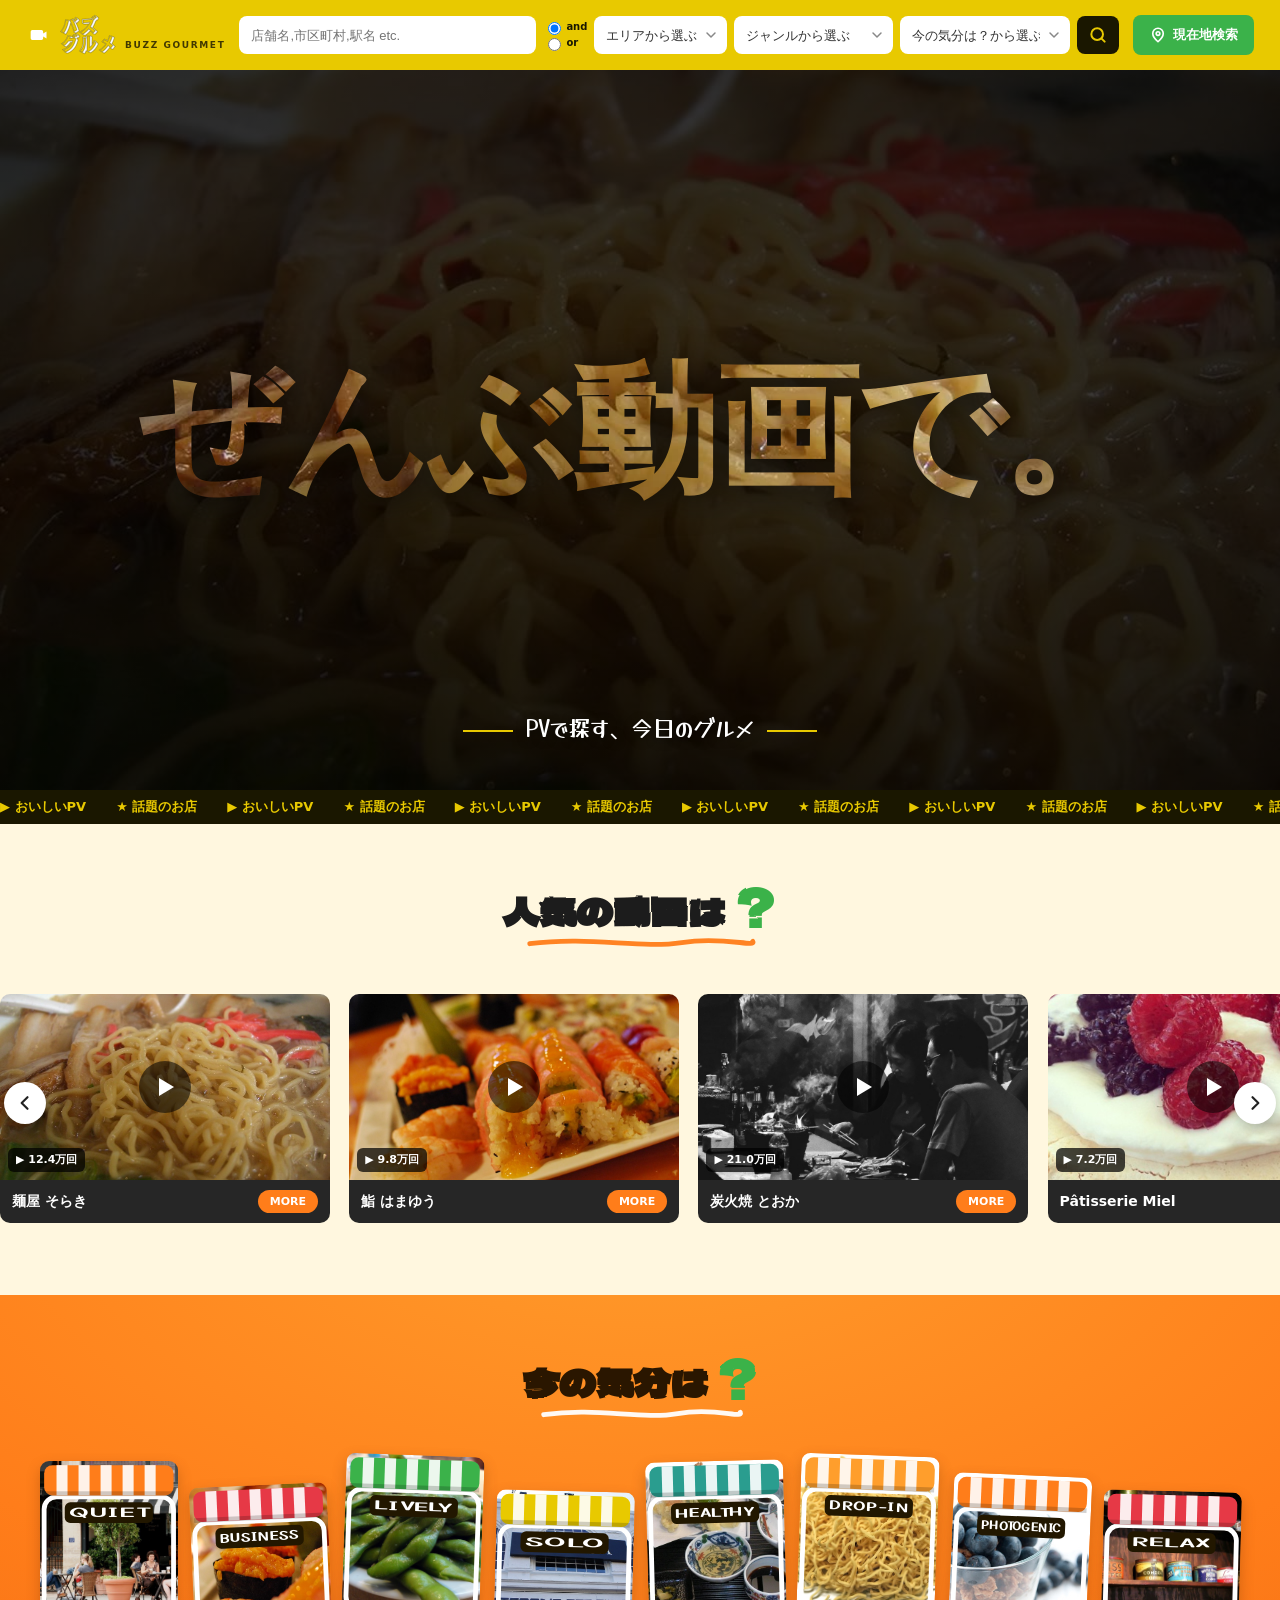
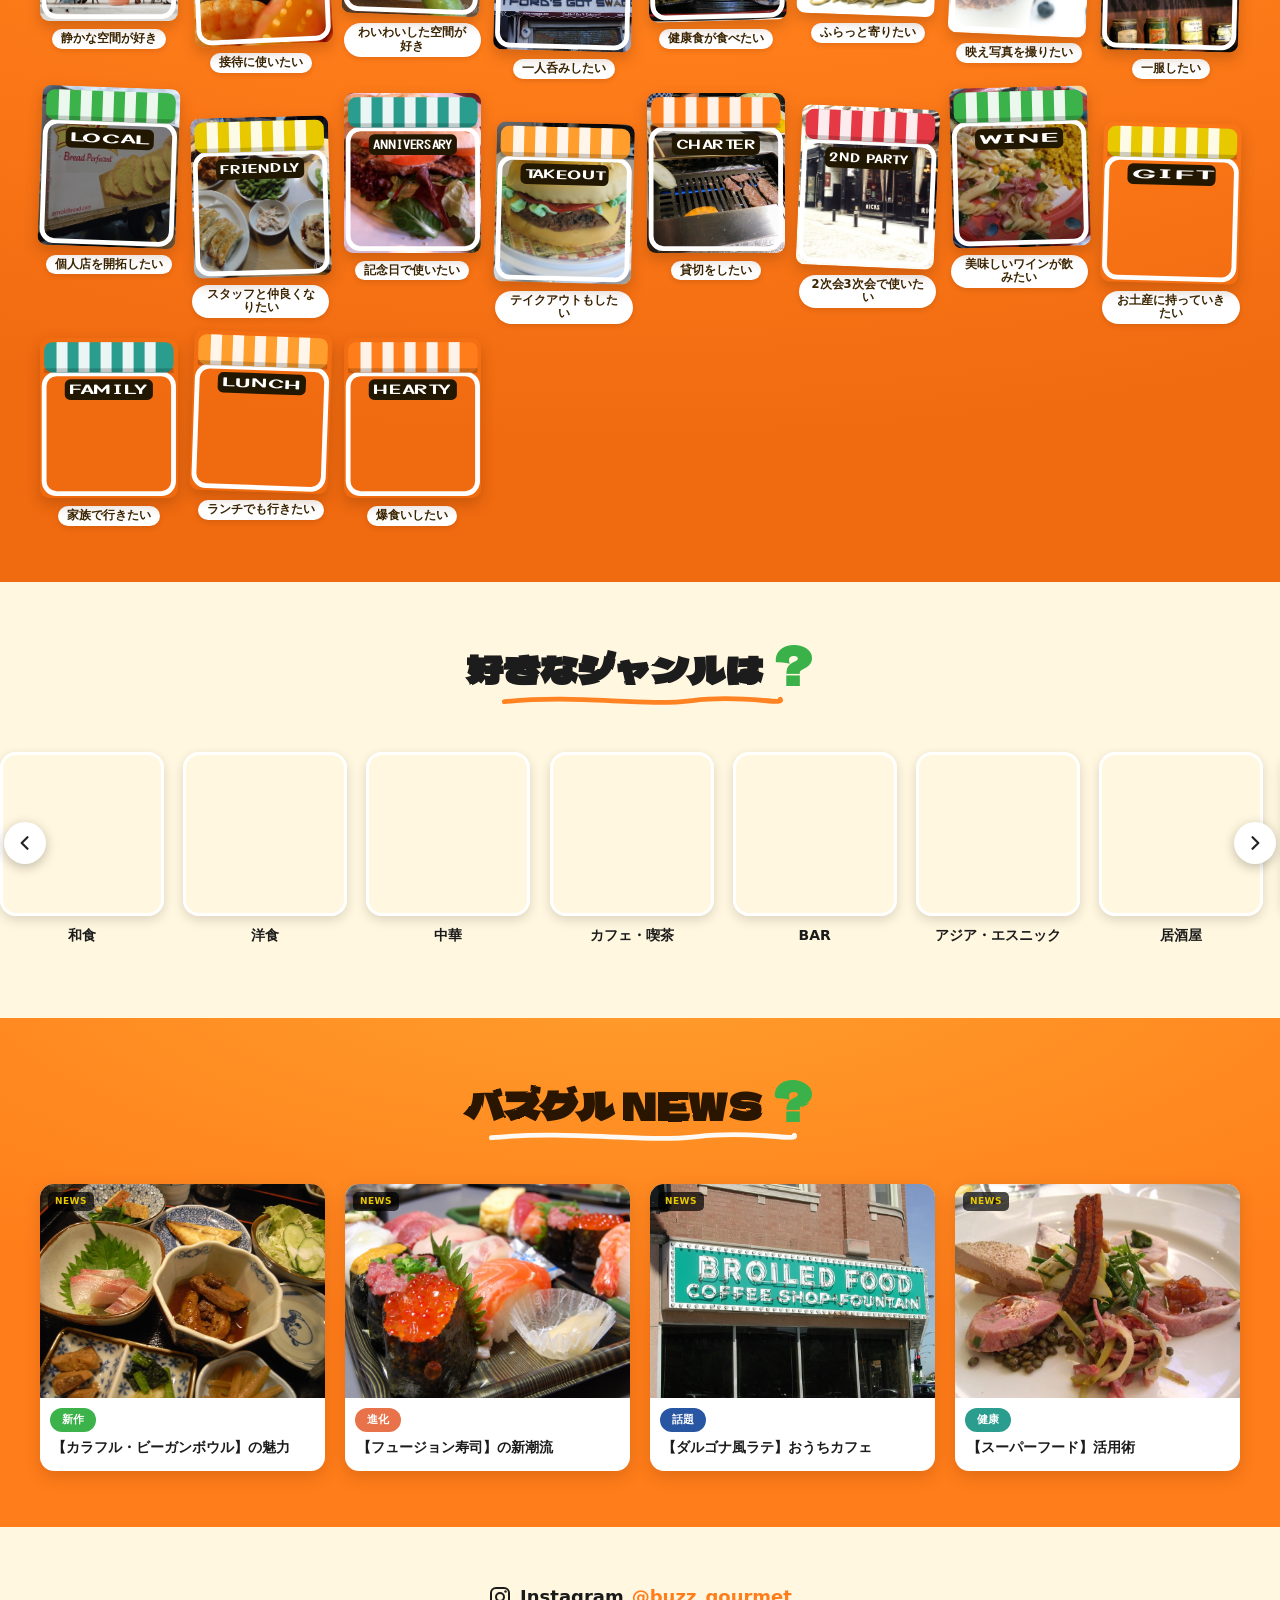
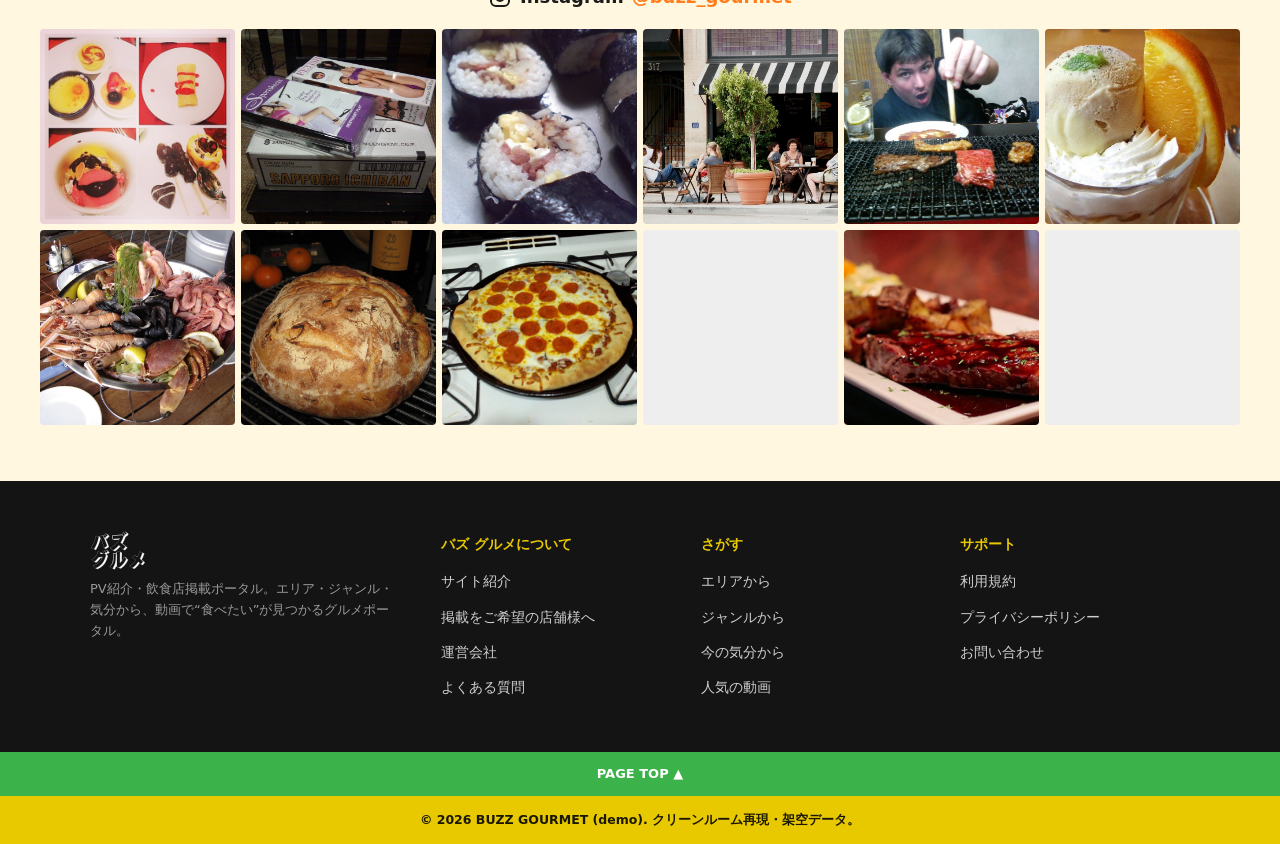
==== commit 322955f3: "fix(hero): ヒーローをv4方式に戻す(可読性優先) — くり抜き式は暗フレームで文字埋もれのため 文字塗りを固定の明るい料理写真(background-clip:text)に戻し、動画フレー" ====
--- a/index.html
+++ b/index.html
@@ -43,10 +43,8 @@
   <video class="hero__video" autoplay muted loop playsinline role="presentation" poster="assets/hero-poster.jpg" width="1280" height="720" aria-hidden="true">
     <source src="assets/hero.mp4" type="video/mp4">
   </video>
-  <svg class="hero__knock" viewBox="0 0 1280 720" preserveAspectRatio="xMidYMid slice" aria-hidden="true">
-    <defs><mask id="hk"><rect width="1280" height="720" fill="#fff"/><text x="640" y="440" text-anchor="middle" font-family="'Dela Gothic One','Hiragino Kaku Gothic ProN',sans-serif" font-weight="900" font-size="206" letter-spacing="-6" fill="#000">ぜんぶ動画で。</text></mask></defs>
-    <rect width="1280" height="720" fill="#000" mask="url(#hk)"/>
-  </svg>
+  <div class="hero__scrim" aria-hidden="true"></div>
+  <div class="hero__title" style="background-image:url('assets/hero-poster.jpg')" aria-hidden="true">ぜんぶ動画で。</div>
   <p class="hero__sub">PVで探す、今日のグルメ</p>
 </section>
 <div class="strip" aria-hidden="true"><div class="strip__track"><span>▶ おいしいPV</span><span>★ 話題のお店</span><span>▶ おいしいPV</span><span>★ 話題のお店</span><span>▶ おいしいPV</span><span>★ 話題のお店</span><span>▶ おいしいPV</span><span>★ 話題のお店</span><span>▶ おいしいPV</span><span>★ 話題のお店</span><span>▶ おいしいPV</span><span>★ 話題のお店</span><span>▶ おいしいPV</span><span>★ 話題のお店</span><span>▶ おいしいPV</span><span>★ 話題のお店</span><span>▶ おいしいPV</span><span>★ 話題のお店</span><span>▶ おいしいPV</span><span>★ 話題のお店</span><span>▶ おいしいPV</span><span>★ 話題のお店</span><span>▶ おいしいPV</span><span>★ 話題のお店</span><span>▶ おいしいPV</span><span>★ 話題のお店</span><span>▶ おいしいPV</span><span>★ 話題のお店</span><span>▶ おいしいPV</span><span>★ 話題のお店</span><span>▶ おいしいPV</span><span>★ 話題のお店</span><span>▶ おいしいPV</span><span>★ 話題のお店</span><span>▶ おいしいPV</span><span>★ 話題のお店</span><span>▶ おいしいPV</span><span>★ 話題のお店</span><span>▶ おいしいPV</span><span>★ 話題のお店</span></div></div>
--- a/style.css
+++ b/style.css
@@ -64,7 +64,12 @@
 .hero{position:relative;width:100%;aspect-ratio:16/9;margin-top:var(--header-h);background:#000;
   display:grid;place-items:center;overflow:hidden;}
 .hero__video{position:absolute;inset:0;width:100%;height:100%;object-fit:cover;}
-.hero__knock{position:absolute;inset:0;width:100%;height:100%;}
+.hero__scrim{position:absolute;inset:0;background:radial-gradient(125% 100% at 50% 45%, rgba(0,0,0,.72) 0%, rgba(0,0,0,.92) 100%);}
+.hero__title{position:relative;z-index:2;font-family:var(--font-body);font-weight:900;white-space:nowrap;
+  font-size:clamp(34px,11.3vw,150px);line-height:1;letter-spacing:-.02em;text-align:center;
+  background-size:cover;background-position:center;
+  -webkit-background-clip:text;background-clip:text;-webkit-text-fill-color:transparent;color:transparent;
+  filter:drop-shadow(0 4px 16px rgba(0,0,0,.6));}
 .hero__sub{position:absolute;bottom:clamp(14px,5vh,46px);left:0;right:0;text-align:center;color:#fff;
   font-family:var(--font-pop);font-size:clamp(13px,1.8vw,22px);text-shadow:0 2px 10px rgba(0,0,0,.6);margin:0;}
 .hero__sub::before,.hero__sub::after{content:"";display:inline-block;width:clamp(20px,4vw,50px);height:2px;background:var(--accent);vertical-align:middle;margin:0 .6em;}
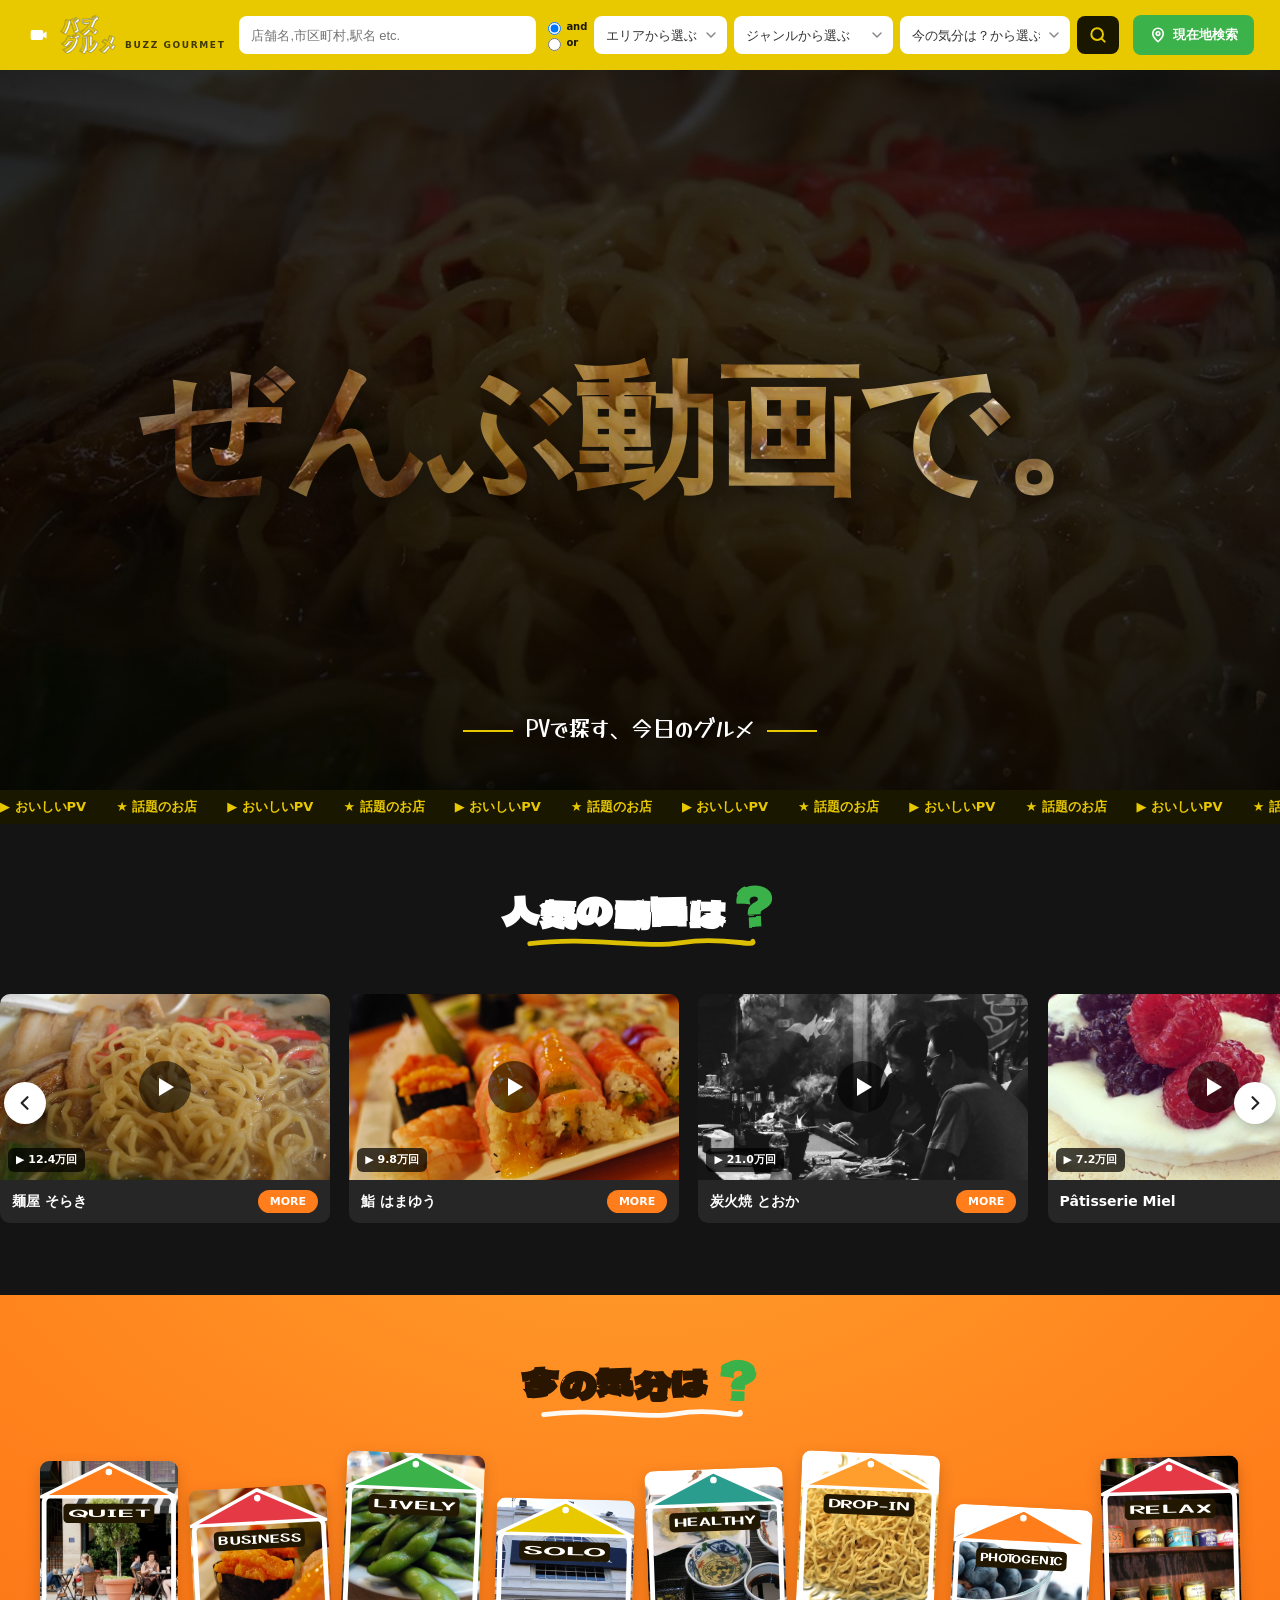
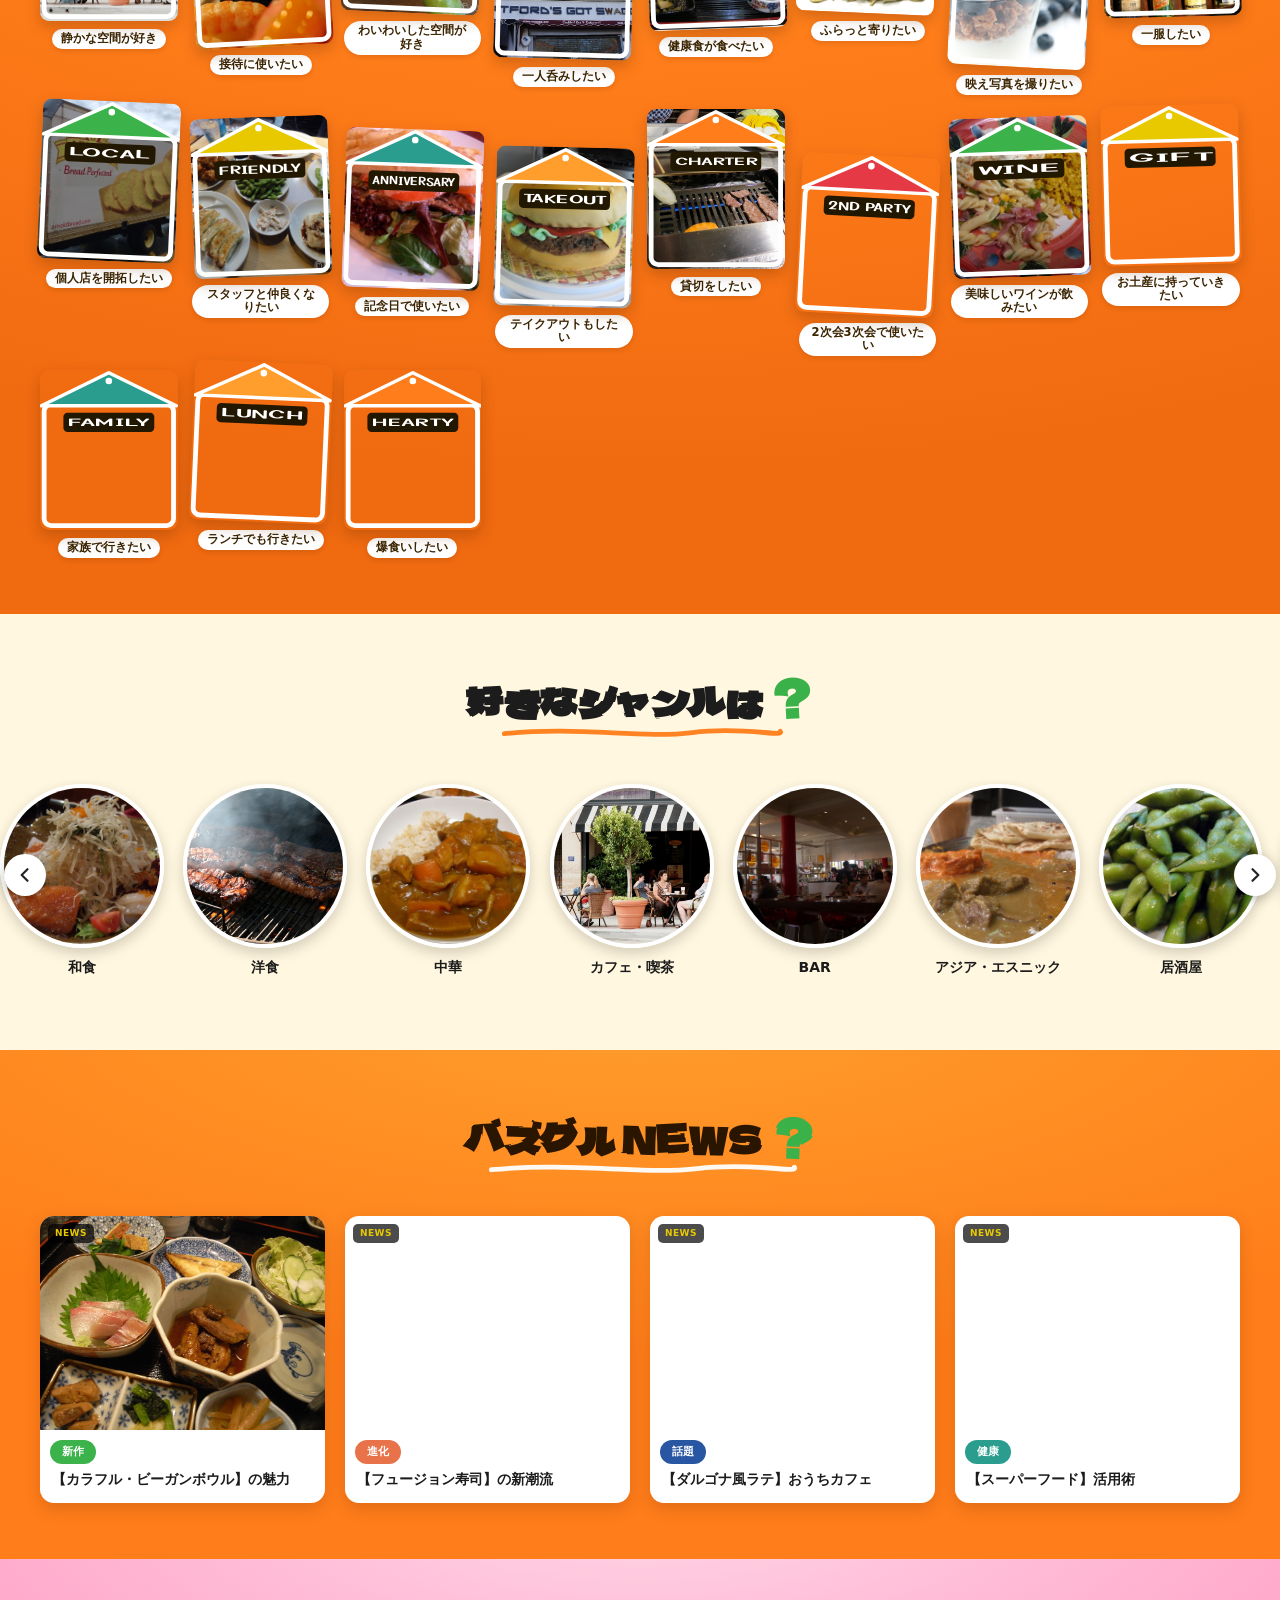
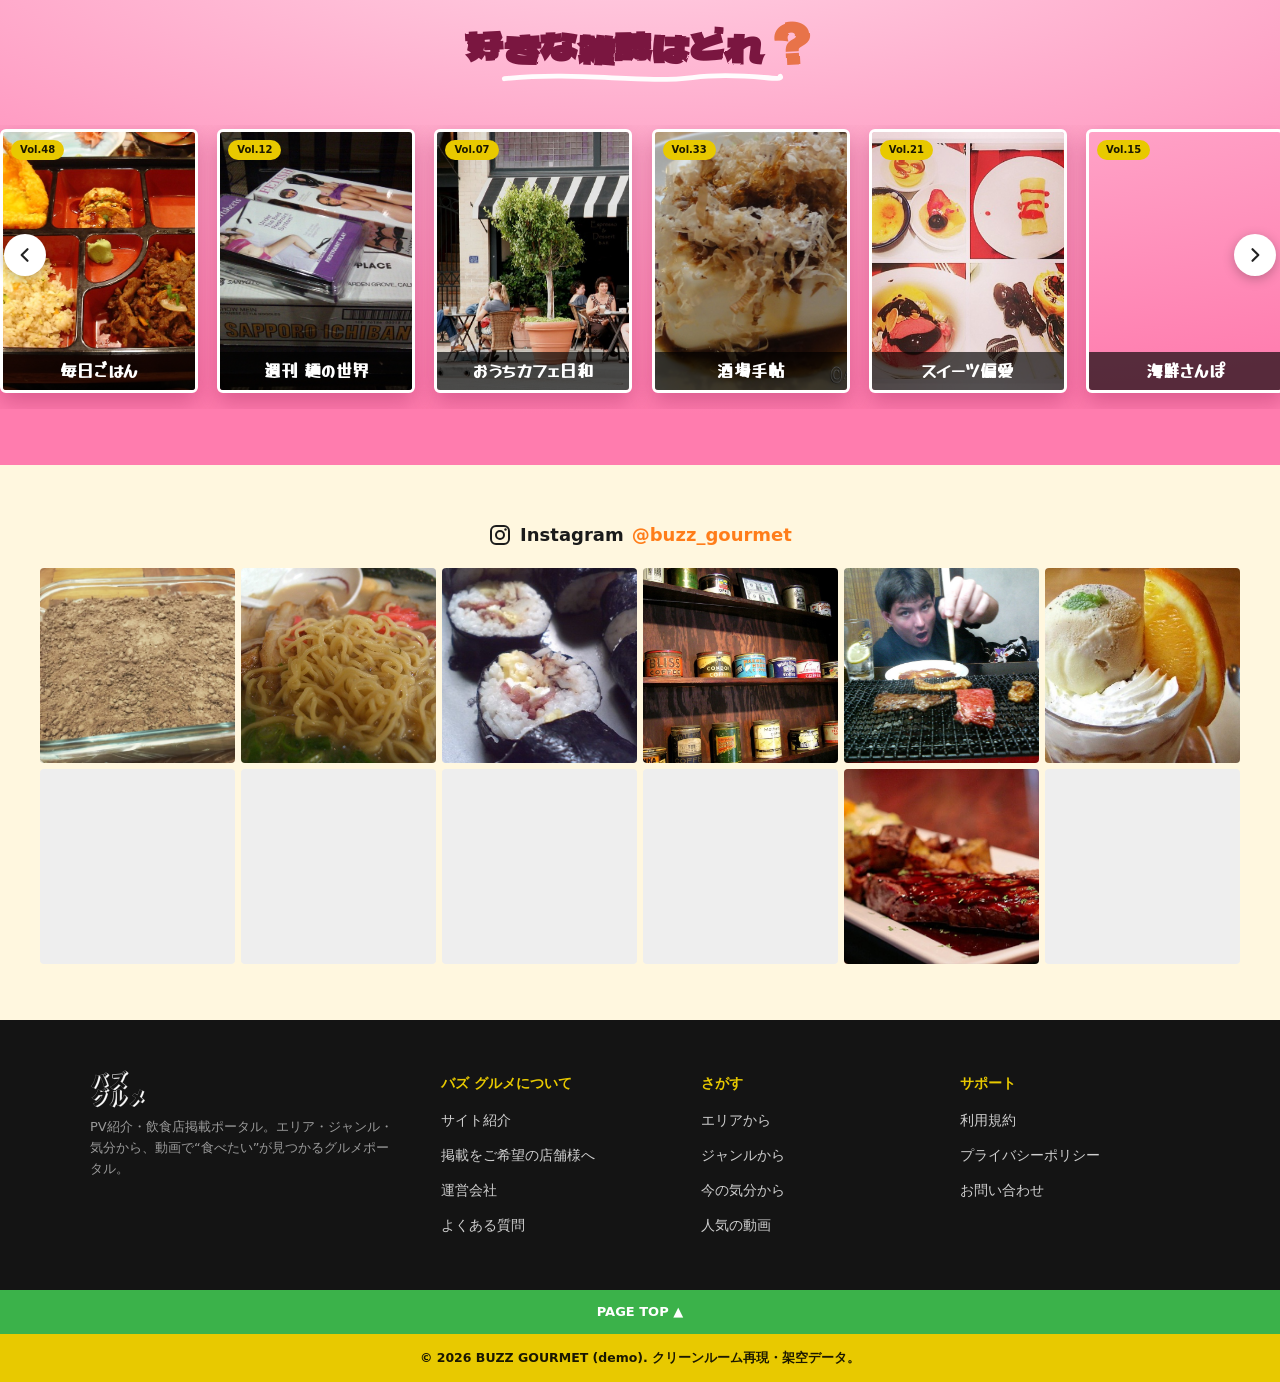
==== commit c3e2da9e: "deploy: v8 形・構成差を全潰し — 雑誌(ピンク)追加/今の気分=家型散らし/ジャンル丸/人気動画=暗帯/見出し字揺れ 辛口比較で出た5差分を解消: ①欠落「好きな雑誌」ピンクセクション追加" ====
--- a/index.html
+++ b/index.html
@@ -49,12 +49,12 @@
 </section>
 <div class="strip" aria-hidden="true"><div class="strip__track"><span>▶ おいしいPV</span><span>★ 話題のお店</span><span>▶ おいしいPV</span><span>★ 話題のお店</span><span>▶ おいしいPV</span><span>★ 話題のお店</span><span>▶ おいしいPV</span><span>★ 話題のお店</span><span>▶ おいしいPV</span><span>★ 話題のお店</span><span>▶ おいしいPV</span><span>★ 話題のお店</span><span>▶ おいしいPV</span><span>★ 話題のお店</span><span>▶ おいしいPV</span><span>★ 話題のお店</span><span>▶ おいしいPV</span><span>★ 話題のお店</span><span>▶ おいしいPV</span><span>★ 話題のお店</span><span>▶ おいしいPV</span><span>★ 話題のお店</span><span>▶ おいしいPV</span><span>★ 話題のお店</span><span>▶ おいしいPV</span><span>★ 話題のお店</span><span>▶ おいしいPV</span><span>★ 話題のお店</span><span>▶ おいしいPV</span><span>★ 話題のお店</span><span>▶ おいしいPV</span><span>★ 話題のお店</span><span>▶ おいしいPV</span><span>★ 話題のお店</span><span>▶ おいしいPV</span><span>★ 話題のお店</span><span>▶ おいしいPV</span><span>★ 話題のお店</span><span>▶ おいしいPV</span><span>★ 話題のお店</span></div></div>
 <main id="main">
-<section class="section section--cream" aria-labelledby="h-pop">
+<section class="section section--dark" aria-labelledby="h-pop">
   <div class="wrap"><h2 class="mhead" id="h-pop" aria-label="人気の動画は？">
     <svg viewBox="0 0 538 132" preserveAspectRatio="xMidYMid meet" aria-hidden="true">
       <defs><filter id="rh0" x="-6%" y="-12%" width="112%" height="130%"><feTurbulence type="fractalNoise" baseFrequency="0.013 0.022" numOctaves="2" seed="9" result="n"/><feDisplacementMap in="SourceGraphic" in2="n" scale="4.6"/></filter></defs>
-      <path d="M86 106 C188 93 269 115 339 104 S463 113 457 102" fill="none" stroke="#ff7d1a" stroke-width="8" stroke-linecap="round" opacity=".95"/>
-      <text x="269" y="78" text-anchor="middle" filter="url(#rh0)" fill="#1b1b1b" font-family="'Dela Gothic One','Yusei Magic',sans-serif" font-size="62">人気の動画は<tspan dx="8" fill="#3bb24a" font-size="80">？</tspan></text>
+      <path d="M86 106 C188 93 269 115 339 104 S463 113 457 102" fill="none" stroke="#E8C900" stroke-width="8" stroke-linecap="round" opacity=".95"/>
+      <text x="269" y="78" text-anchor="middle" rotate="-3 2 -2 3 -1 2 -3" dy="0 4 -3 3 -4 2 -2" filter="url(#rh0)" fill="#fff" font-family="'Dela Gothic One','Yusei Magic',sans-serif" font-size="62">人気の動画は<tspan dx="8" fill="#3bb24a" font-size="80">？</tspan></text>
     </svg></h2></div>
   <div class="rail">
     <button class="rail__nav prev" aria-label="前へ"><svg viewBox="0 0 24 24" fill="none" stroke="currentColor" stroke-width="2.6" stroke-linecap="round" stroke-linejoin="round"><path d="m15 5-7 7 7 7"/></svg></button>
@@ -136,176 +136,195 @@
     <svg viewBox="0 0 474 132" preserveAspectRatio="xMidYMid meet" aria-hidden="true">
       <defs><filter id="rh1" x="-6%" y="-12%" width="112%" height="130%"><feTurbulence type="fractalNoise" baseFrequency="0.013 0.022" numOctaves="2" seed="18" result="n"/><feDisplacementMap in="SourceGraphic" in2="n" scale="4.6"/></filter></defs>
       <path d="M76 106 C166 93 237 115 299 104 S408 113 403 102" fill="none" stroke="#fff" stroke-width="8" stroke-linecap="round" opacity=".95"/>
-      <text x="237" y="78" text-anchor="middle" filter="url(#rh1)" fill="#2a1800" font-family="'Dela Gothic One','Yusei Magic',sans-serif" font-size="62">今の気分は<tspan dx="8" fill="#3bb24a" font-size="80">？</tspan></text>
+      <text x="237" y="78" text-anchor="middle" rotate="-3 2 -2 3 -1 2" dy="0 4 -3 3 -4 2" filter="url(#rh1)" fill="#2a1800" font-family="'Dela Gothic One','Yusei Magic',sans-serif" font-size="62">今の気分は<tspan dx="8" fill="#3bb24a" font-size="80">？</tspan></text>
     </svg></h2><div class="mood__grid"><a class="scene" href="#" data-demo aria-label="今の気分: 静かな空間が好き のお店をさがす">
     <span class="scene__shop"><img src="assets/photos/coffee-025.jpg" width="900" height="768" alt="静かな空間が好き" loading="lazy" decoding="async"><svg class="scene__frame" viewBox="0 0 100 116" preserveAspectRatio="none" aria-hidden="true">
-    <rect x="3" y="26" width="94" height="87" rx="9" fill="none" stroke="#fff" stroke-width="3.5"/>
-    <rect x="3" y="3" width="94" height="22" rx="6" fill="#ff7d1a"/><rect x="12" y="3" width="8" height="22" fill="#fff" opacity=".9"/><rect x="28" y="3" width="8" height="22" fill="#fff" opacity=".9"/><rect x="44" y="3" width="8" height="22" fill="#fff" opacity=".9"/><rect x="60" y="3" width="8" height="22" fill="#fff" opacity=".9"/><rect x="76" y="3" width="8" height="22" fill="#fff" opacity=".9"/>
-    <rect x="3" y="22" width="94" height="3.5" fill="rgba(0,0,0,.18)"/>
-    <rect x="18" y="30" width="64" height="15" rx="4" fill="#221700"/>
-    <text x="50" y="40.5" text-anchor="middle" font-family="'Yusei Magic',sans-serif" font-weight="700" font-size="8" fill="#fff" textLength="58" lengthAdjust="spacingAndGlyphs">QUIET</text>
+    <rect x="3" y="25" width="94" height="88" rx="5" fill="none" stroke="#fff" stroke-width="3.5"/>
+    <path d="M50 2 L99 26 L1 26 Z" fill="#ff7d1a"/>
+    <path d="M50 2 L99 26 L1 26 Z" fill="none" stroke="#fff" stroke-width="2.5" stroke-linejoin="round"/>
+    <circle cx="50" cy="8" r="2.4" fill="#fff"/>
+    <rect x="17" y="31" width="66" height="14" rx="3" fill="#221700"/>
+    <text x="50" y="40.8" text-anchor="middle" font-family="'Yusei Magic',sans-serif" font-weight="700" font-size="7.5" fill="#fff" textLength="60" lengthAdjust="spacingAndGlyphs">QUIET</text>
   </svg></span>
     <span class="scene__ja">静かな空間が好き</span></a>
 <a class="scene" href="#" data-demo aria-label="今の気分: 接待に使いたい のお店をさがす">
     <span class="scene__shop"><img src="assets/photos/sushi-005.jpg" width="900" height="602" alt="接待に使いたい" loading="lazy" decoding="async"><svg class="scene__frame" viewBox="0 0 100 116" preserveAspectRatio="none" aria-hidden="true">
-    <rect x="3" y="26" width="94" height="87" rx="9" fill="none" stroke="#fff" stroke-width="3.5"/>
-    <rect x="3" y="3" width="94" height="22" rx="6" fill="#e63946"/><rect x="12" y="3" width="8" height="22" fill="#fff" opacity=".9"/><rect x="28" y="3" width="8" height="22" fill="#fff" opacity=".9"/><rect x="44" y="3" width="8" height="22" fill="#fff" opacity=".9"/><rect x="60" y="3" width="8" height="22" fill="#fff" opacity=".9"/><rect x="76" y="3" width="8" height="22" fill="#fff" opacity=".9"/>
-    <rect x="3" y="22" width="94" height="3.5" fill="rgba(0,0,0,.18)"/>
-    <rect x="18" y="30" width="64" height="15" rx="4" fill="#221700"/>
-    <text x="50" y="40.5" text-anchor="middle" font-family="'Yusei Magic',sans-serif" font-weight="700" font-size="8" fill="#fff" textLength="58" lengthAdjust="spacingAndGlyphs">BUSINESS</text>
+    <rect x="3" y="25" width="94" height="88" rx="5" fill="none" stroke="#fff" stroke-width="3.5"/>
+    <path d="M50 2 L99 26 L1 26 Z" fill="#e63946"/>
+    <path d="M50 2 L99 26 L1 26 Z" fill="none" stroke="#fff" stroke-width="2.5" stroke-linejoin="round"/>
+    <circle cx="50" cy="8" r="2.4" fill="#fff"/>
+    <rect x="17" y="31" width="66" height="14" rx="3" fill="#221700"/>
+    <text x="50" y="40.8" text-anchor="middle" font-family="'Yusei Magic',sans-serif" font-weight="700" font-size="7.5" fill="#fff" textLength="60" lengthAdjust="spacingAndGlyphs">BUSINESS</text>
   </svg></span>
     <span class="scene__ja">接待に使いたい</span></a>
 <a class="scene" href="#" data-demo aria-label="今の気分: わいわいした空間が好き のお店をさがす">
     <span class="scene__shop"><img src="assets/photos/izakaya-012.jpg" width="900" height="675" alt="わいわいした空間が好き" loading="lazy" decoding="async"><svg class="scene__frame" viewBox="0 0 100 116" preserveAspectRatio="none" aria-hidden="true">
-    <rect x="3" y="26" width="94" height="87" rx="9" fill="none" stroke="#fff" stroke-width="3.5"/>
-    <rect x="3" y="3" width="94" height="22" rx="6" fill="#3bb24a"/><rect x="12" y="3" width="8" height="22" fill="#fff" opacity=".9"/><rect x="28" y="3" width="8" height="22" fill="#fff" opacity=".9"/><rect x="44" y="3" width="8" height="22" fill="#fff" opacity=".9"/><rect x="60" y="3" width="8" height="22" fill="#fff" opacity=".9"/><rect x="76" y="3" width="8" height="22" fill="#fff" opacity=".9"/>
-    <rect x="3" y="22" width="94" height="3.5" fill="rgba(0,0,0,.18)"/>
-    <rect x="18" y="30" width="64" height="15" rx="4" fill="#221700"/>
-    <text x="50" y="40.5" text-anchor="middle" font-family="'Yusei Magic',sans-serif" font-weight="700" font-size="8" fill="#fff" textLength="58" lengthAdjust="spacingAndGlyphs">LIVELY</text>
+    <rect x="3" y="25" width="94" height="88" rx="5" fill="none" stroke="#fff" stroke-width="3.5"/>
+    <path d="M50 2 L99 26 L1 26 Z" fill="#3bb24a"/>
+    <path d="M50 2 L99 26 L1 26 Z" fill="none" stroke="#fff" stroke-width="2.5" stroke-linejoin="round"/>
+    <circle cx="50" cy="8" r="2.4" fill="#fff"/>
+    <rect x="17" y="31" width="66" height="14" rx="3" fill="#221700"/>
+    <text x="50" y="40.8" text-anchor="middle" font-family="'Yusei Magic',sans-serif" font-weight="700" font-size="7.5" fill="#fff" textLength="60" lengthAdjust="spacingAndGlyphs">LIVELY</text>
   </svg></span>
     <span class="scene__ja">わいわいした空間が好き</span></a>
 <a class="scene" href="#" data-demo aria-label="今の気分: 一人呑みしたい のお店をさがす">
     <span class="scene__shop"><img src="assets/photos/cocktail-048.jpg" width="900" height="505" alt="一人呑みしたい" loading="lazy" decoding="async"><svg class="scene__frame" viewBox="0 0 100 116" preserveAspectRatio="none" aria-hidden="true">
-    <rect x="3" y="26" width="94" height="87" rx="9" fill="none" stroke="#fff" stroke-width="3.5"/>
-    <rect x="3" y="3" width="94" height="22" rx="6" fill="#E8C900"/><rect x="12" y="3" width="8" height="22" fill="#fff" opacity=".9"/><rect x="28" y="3" width="8" height="22" fill="#fff" opacity=".9"/><rect x="44" y="3" width="8" height="22" fill="#fff" opacity=".9"/><rect x="60" y="3" width="8" height="22" fill="#fff" opacity=".9"/><rect x="76" y="3" width="8" height="22" fill="#fff" opacity=".9"/>
-    <rect x="3" y="22" width="94" height="3.5" fill="rgba(0,0,0,.18)"/>
-    <rect x="18" y="30" width="64" height="15" rx="4" fill="#221700"/>
-    <text x="50" y="40.5" text-anchor="middle" font-family="'Yusei Magic',sans-serif" font-weight="700" font-size="8" fill="#fff" textLength="58" lengthAdjust="spacingAndGlyphs">SOLO</text>
+    <rect x="3" y="25" width="94" height="88" rx="5" fill="none" stroke="#fff" stroke-width="3.5"/>
+    <path d="M50 2 L99 26 L1 26 Z" fill="#E8C900"/>
+    <path d="M50 2 L99 26 L1 26 Z" fill="none" stroke="#fff" stroke-width="2.5" stroke-linejoin="round"/>
+    <circle cx="50" cy="8" r="2.4" fill="#fff"/>
+    <rect x="17" y="31" width="66" height="14" rx="3" fill="#221700"/>
+    <text x="50" y="40.8" text-anchor="middle" font-family="'Yusei Magic',sans-serif" font-weight="700" font-size="7.5" fill="#fff" textLength="60" lengthAdjust="spacingAndGlyphs">SOLO</text>
   </svg></span>
     <span class="scene__ja">一人呑みしたい</span></a>
 <a class="scene" href="#" data-demo aria-label="今の気分: 健康食が食べたい のお店をさがす">
     <span class="scene__shop"><img src="assets/photos/teishoku-044.jpg" width="900" height="477" alt="健康食が食べたい" loading="lazy" decoding="async"><svg class="scene__frame" viewBox="0 0 100 116" preserveAspectRatio="none" aria-hidden="true">
-    <rect x="3" y="26" width="94" height="87" rx="9" fill="none" stroke="#fff" stroke-width="3.5"/>
-    <rect x="3" y="3" width="94" height="22" rx="6" fill="#2a9d8f"/><rect x="12" y="3" width="8" height="22" fill="#fff" opacity=".9"/><rect x="28" y="3" width="8" height="22" fill="#fff" opacity=".9"/><rect x="44" y="3" width="8" height="22" fill="#fff" opacity=".9"/><rect x="60" y="3" width="8" height="22" fill="#fff" opacity=".9"/><rect x="76" y="3" width="8" height="22" fill="#fff" opacity=".9"/>
-    <rect x="3" y="22" width="94" height="3.5" fill="rgba(0,0,0,.18)"/>
-    <rect x="18" y="30" width="64" height="15" rx="4" fill="#221700"/>
-    <text x="50" y="40.5" text-anchor="middle" font-family="'Yusei Magic',sans-serif" font-weight="700" font-size="8" fill="#fff" textLength="58" lengthAdjust="spacingAndGlyphs">HEALTHY</text>
+    <rect x="3" y="25" width="94" height="88" rx="5" fill="none" stroke="#fff" stroke-width="3.5"/>
+    <path d="M50 2 L99 26 L1 26 Z" fill="#2a9d8f"/>
+    <path d="M50 2 L99 26 L1 26 Z" fill="none" stroke="#fff" stroke-width="2.5" stroke-linejoin="round"/>
+    <circle cx="50" cy="8" r="2.4" fill="#fff"/>
+    <rect x="17" y="31" width="66" height="14" rx="3" fill="#221700"/>
+    <text x="50" y="40.8" text-anchor="middle" font-family="'Yusei Magic',sans-serif" font-weight="700" font-size="7.5" fill="#fff" textLength="60" lengthAdjust="spacingAndGlyphs">HEALTHY</text>
   </svg></span>
     <span class="scene__ja">健康食が食べたい</span></a>
 <a class="scene" href="#" data-demo aria-label="今の気分: ふらっと寄りたい のお店をさがす">
     <span class="scene__shop"><img src="assets/photos/ramen-001.jpg" width="900" height="654" alt="ふらっと寄りたい" loading="lazy" decoding="async"><svg class="scene__frame" viewBox="0 0 100 116" preserveAspectRatio="none" aria-hidden="true">
-    <rect x="3" y="26" width="94" height="87" rx="9" fill="none" stroke="#fff" stroke-width="3.5"/>
-    <rect x="3" y="3" width="94" height="22" rx="6" fill="#ff9e2c"/><rect x="12" y="3" width="8" height="22" fill="#fff" opacity=".9"/><rect x="28" y="3" width="8" height="22" fill="#fff" opacity=".9"/><rect x="44" y="3" width="8" height="22" fill="#fff" opacity=".9"/><rect x="60" y="3" width="8" height="22" fill="#fff" opacity=".9"/><rect x="76" y="3" width="8" height="22" fill="#fff" opacity=".9"/>
-    <rect x="3" y="22" width="94" height="3.5" fill="rgba(0,0,0,.18)"/>
-    <rect x="18" y="30" width="64" height="15" rx="4" fill="#221700"/>
-    <text x="50" y="40.5" text-anchor="middle" font-family="'Yusei Magic',sans-serif" font-weight="700" font-size="8" fill="#fff" textLength="58" lengthAdjust="spacingAndGlyphs">DROP-IN</text>
+    <rect x="3" y="25" width="94" height="88" rx="5" fill="none" stroke="#fff" stroke-width="3.5"/>
+    <path d="M50 2 L99 26 L1 26 Z" fill="#ff9e2c"/>
+    <path d="M50 2 L99 26 L1 26 Z" fill="none" stroke="#fff" stroke-width="2.5" stroke-linejoin="round"/>
+    <circle cx="50" cy="8" r="2.4" fill="#fff"/>
+    <rect x="17" y="31" width="66" height="14" rx="3" fill="#221700"/>
+    <text x="50" y="40.8" text-anchor="middle" font-family="'Yusei Magic',sans-serif" font-weight="700" font-size="7.5" fill="#fff" textLength="60" lengthAdjust="spacingAndGlyphs">DROP-IN</text>
   </svg></span>
     <span class="scene__ja">ふらっと寄りたい</span></a>
 <a class="scene" href="#" data-demo aria-label="今の気分: 映え写真を撮りたい のお店をさがす">
     <span class="scene__shop"><img src="assets/photos/parfait-072.jpg" width="900" height="597" alt="映え写真を撮りたい" loading="lazy" decoding="async"><svg class="scene__frame" viewBox="0 0 100 116" preserveAspectRatio="none" aria-hidden="true">
-    <rect x="3" y="26" width="94" height="87" rx="9" fill="none" stroke="#fff" stroke-width="3.5"/>
-    <rect x="3" y="3" width="94" height="22" rx="6" fill="#ff7d1a"/><rect x="12" y="3" width="8" height="22" fill="#fff" opacity=".9"/><rect x="28" y="3" width="8" height="22" fill="#fff" opacity=".9"/><rect x="44" y="3" width="8" height="22" fill="#fff" opacity=".9"/><rect x="60" y="3" width="8" height="22" fill="#fff" opacity=".9"/><rect x="76" y="3" width="8" height="22" fill="#fff" opacity=".9"/>
-    <rect x="3" y="22" width="94" height="3.5" fill="rgba(0,0,0,.18)"/>
-    <rect x="18" y="30" width="64" height="15" rx="4" fill="#221700"/>
-    <text x="50" y="40.5" text-anchor="middle" font-family="'Yusei Magic',sans-serif" font-weight="700" font-size="8" fill="#fff" textLength="58" lengthAdjust="spacingAndGlyphs">PHOTOGENIC</text>
+    <rect x="3" y="25" width="94" height="88" rx="5" fill="none" stroke="#fff" stroke-width="3.5"/>
+    <path d="M50 2 L99 26 L1 26 Z" fill="#ff7d1a"/>
+    <path d="M50 2 L99 26 L1 26 Z" fill="none" stroke="#fff" stroke-width="2.5" stroke-linejoin="round"/>
+    <circle cx="50" cy="8" r="2.4" fill="#fff"/>
+    <rect x="17" y="31" width="66" height="14" rx="3" fill="#221700"/>
+    <text x="50" y="40.8" text-anchor="middle" font-family="'Yusei Magic',sans-serif" font-weight="700" font-size="7.5" fill="#fff" textLength="60" lengthAdjust="spacingAndGlyphs">PHOTOGENIC</text>
   </svg></span>
     <span class="scene__ja">映え写真を撮りたい</span></a>
 <a class="scene" href="#" data-demo aria-label="今の気分: 一服したい のお店をさがす">
     <span class="scene__shop"><img src="assets/photos/coffee-026.jpg" width="900" height="673" alt="一服したい" loading="lazy" decoding="async"><svg class="scene__frame" viewBox="0 0 100 116" preserveAspectRatio="none" aria-hidden="true">
-    <rect x="3" y="26" width="94" height="87" rx="9" fill="none" stroke="#fff" stroke-width="3.5"/>
-    <rect x="3" y="3" width="94" height="22" rx="6" fill="#e63946"/><rect x="12" y="3" width="8" height="22" fill="#fff" opacity=".9"/><rect x="28" y="3" width="8" height="22" fill="#fff" opacity=".9"/><rect x="44" y="3" width="8" height="22" fill="#fff" opacity=".9"/><rect x="60" y="3" width="8" height="22" fill="#fff" opacity=".9"/><rect x="76" y="3" width="8" height="22" fill="#fff" opacity=".9"/>
-    <rect x="3" y="22" width="94" height="3.5" fill="rgba(0,0,0,.18)"/>
-    <rect x="18" y="30" width="64" height="15" rx="4" fill="#221700"/>
-    <text x="50" y="40.5" text-anchor="middle" font-family="'Yusei Magic',sans-serif" font-weight="700" font-size="8" fill="#fff" textLength="58" lengthAdjust="spacingAndGlyphs">RELAX</text>
+    <rect x="3" y="25" width="94" height="88" rx="5" fill="none" stroke="#fff" stroke-width="3.5"/>
+    <path d="M50 2 L99 26 L1 26 Z" fill="#e63946"/>
+    <path d="M50 2 L99 26 L1 26 Z" fill="none" stroke="#fff" stroke-width="2.5" stroke-linejoin="round"/>
+    <circle cx="50" cy="8" r="2.4" fill="#fff"/>
+    <rect x="17" y="31" width="66" height="14" rx="3" fill="#221700"/>
+    <text x="50" y="40.8" text-anchor="middle" font-family="'Yusei Magic',sans-serif" font-weight="700" font-size="7.5" fill="#fff" textLength="60" lengthAdjust="spacingAndGlyphs">RELAX</text>
   </svg></span>
     <span class="scene__ja">一服したい</span></a>
 <a class="scene" href="#" data-demo aria-label="今の気分: 個人店を開拓したい のお店をさがす">
     <span class="scene__shop"><img src="assets/photos/bakery-052.jpg" width="900" height="675" alt="個人店を開拓したい" loading="lazy" decoding="async"><svg class="scene__frame" viewBox="0 0 100 116" preserveAspectRatio="none" aria-hidden="true">
-    <rect x="3" y="26" width="94" height="87" rx="9" fill="none" stroke="#fff" stroke-width="3.5"/>
-    <rect x="3" y="3" width="94" height="22" rx="6" fill="#3bb24a"/><rect x="12" y="3" width="8" height="22" fill="#fff" opacity=".9"/><rect x="28" y="3" width="8" height="22" fill="#fff" opacity=".9"/><rect x="44" y="3" width="8" height="22" fill="#fff" opacity=".9"/><rect x="60" y="3" width="8" height="22" fill="#fff" opacity=".9"/><rect x="76" y="3" width="8" height="22" fill="#fff" opacity=".9"/>
-    <rect x="3" y="22" width="94" height="3.5" fill="rgba(0,0,0,.18)"/>
-    <rect x="18" y="30" width="64" height="15" rx="4" fill="#221700"/>
-    <text x="50" y="40.5" text-anchor="middle" font-family="'Yusei Magic',sans-serif" font-weight="700" font-size="8" fill="#fff" textLength="58" lengthAdjust="spacingAndGlyphs">LOCAL</text>
+    <rect x="3" y="25" width="94" height="88" rx="5" fill="none" stroke="#fff" stroke-width="3.5"/>
+    <path d="M50 2 L99 26 L1 26 Z" fill="#3bb24a"/>
+    <path d="M50 2 L99 26 L1 26 Z" fill="none" stroke="#fff" stroke-width="2.5" stroke-linejoin="round"/>
+    <circle cx="50" cy="8" r="2.4" fill="#fff"/>
+    <rect x="17" y="31" width="66" height="14" rx="3" fill="#221700"/>
+    <text x="50" y="40.8" text-anchor="middle" font-family="'Yusei Magic',sans-serif" font-weight="700" font-size="7.5" fill="#fff" textLength="60" lengthAdjust="spacingAndGlyphs">LOCAL</text>
   </svg></span>
     <span class="scene__ja">個人店を開拓したい</span></a>
 <a class="scene" href="#" data-demo aria-label="今の気分: スタッフと仲良くなりたい のお店をさがす">
     <span class="scene__shop"><img src="assets/photos/izakaya-013.jpg" width="900" height="675" alt="スタッフと仲良くなりたい" loading="lazy" decoding="async"><svg class="scene__frame" viewBox="0 0 100 116" preserveAspectRatio="none" aria-hidden="true">
-    <rect x="3" y="26" width="94" height="87" rx="9" fill="none" stroke="#fff" stroke-width="3.5"/>
-    <rect x="3" y="3" width="94" height="22" rx="6" fill="#E8C900"/><rect x="12" y="3" width="8" height="22" fill="#fff" opacity=".9"/><rect x="28" y="3" width="8" height="22" fill="#fff" opacity=".9"/><rect x="44" y="3" width="8" height="22" fill="#fff" opacity=".9"/><rect x="60" y="3" width="8" height="22" fill="#fff" opacity=".9"/><rect x="76" y="3" width="8" height="22" fill="#fff" opacity=".9"/>
-    <rect x="3" y="22" width="94" height="3.5" fill="rgba(0,0,0,.18)"/>
-    <rect x="18" y="30" width="64" height="15" rx="4" fill="#221700"/>
-    <text x="50" y="40.5" text-anchor="middle" font-family="'Yusei Magic',sans-serif" font-weight="700" font-size="8" fill="#fff" textLength="58" lengthAdjust="spacingAndGlyphs">FRIENDLY</text>
+    <rect x="3" y="25" width="94" height="88" rx="5" fill="none" stroke="#fff" stroke-width="3.5"/>
+    <path d="M50 2 L99 26 L1 26 Z" fill="#E8C900"/>
+    <path d="M50 2 L99 26 L1 26 Z" fill="none" stroke="#fff" stroke-width="2.5" stroke-linejoin="round"/>
+    <circle cx="50" cy="8" r="2.4" fill="#fff"/>
+    <rect x="17" y="31" width="66" height="14" rx="3" fill="#221700"/>
+    <text x="50" y="40.8" text-anchor="middle" font-family="'Yusei Magic',sans-serif" font-weight="700" font-size="7.5" fill="#fff" textLength="60" lengthAdjust="spacingAndGlyphs">FRIENDLY</text>
   </svg></span>
     <span class="scene__ja">スタッフと仲良くなりたい</span></a>
 <a class="scene" href="#" data-demo aria-label="今の気分: 記念日で使いたい のお店をさがす">
     <span class="scene__shop"><img src="assets/photos/steak-076.jpg" width="900" height="675" alt="記念日で使いたい" loading="lazy" decoding="async"><svg class="scene__frame" viewBox="0 0 100 116" preserveAspectRatio="none" aria-hidden="true">
-    <rect x="3" y="26" width="94" height="87" rx="9" fill="none" stroke="#fff" stroke-width="3.5"/>
-    <rect x="3" y="3" width="94" height="22" rx="6" fill="#2a9d8f"/><rect x="12" y="3" width="8" height="22" fill="#fff" opacity=".9"/><rect x="28" y="3" width="8" height="22" fill="#fff" opacity=".9"/><rect x="44" y="3" width="8" height="22" fill="#fff" opacity=".9"/><rect x="60" y="3" width="8" height="22" fill="#fff" opacity=".9"/><rect x="76" y="3" width="8" height="22" fill="#fff" opacity=".9"/>
-    <rect x="3" y="22" width="94" height="3.5" fill="rgba(0,0,0,.18)"/>
-    <rect x="18" y="30" width="64" height="15" rx="4" fill="#221700"/>
-    <text x="50" y="40.5" text-anchor="middle" font-family="'Yusei Magic',sans-serif" font-weight="700" font-size="8" fill="#fff" textLength="58" lengthAdjust="spacingAndGlyphs">ANNIVERSARY</text>
+    <rect x="3" y="25" width="94" height="88" rx="5" fill="none" stroke="#fff" stroke-width="3.5"/>
+    <path d="M50 2 L99 26 L1 26 Z" fill="#2a9d8f"/>
+    <path d="M50 2 L99 26 L1 26 Z" fill="none" stroke="#fff" stroke-width="2.5" stroke-linejoin="round"/>
+    <circle cx="50" cy="8" r="2.4" fill="#fff"/>
+    <rect x="17" y="31" width="66" height="14" rx="3" fill="#221700"/>
+    <text x="50" y="40.8" text-anchor="middle" font-family="'Yusei Magic',sans-serif" font-weight="700" font-size="7.5" fill="#fff" textLength="60" lengthAdjust="spacingAndGlyphs">ANNIVERSARY</text>
   </svg></span>
     <span class="scene__ja">記念日で使いたい</span></a>
 <a class="scene" href="#" data-demo aria-label="今の気分: テイクアウトもしたい のお店をさがす">
     <span class="scene__shop"><img src="assets/photos/hamburger-056.jpg" width="900" height="675" alt="テイクアウトもしたい" loading="lazy" decoding="async"><svg class="scene__frame" viewBox="0 0 100 116" preserveAspectRatio="none" aria-hidden="true">
-    <rect x="3" y="26" width="94" height="87" rx="9" fill="none" stroke="#fff" stroke-width="3.5"/>
-    <rect x="3" y="3" width="94" height="22" rx="6" fill="#ff9e2c"/><rect x="12" y="3" width="8" height="22" fill="#fff" opacity=".9"/><rect x="28" y="3" width="8" height="22" fill="#fff" opacity=".9"/><rect x="44" y="3" width="8" height="22" fill="#fff" opacity=".9"/><rect x="60" y="3" width="8" height="22" fill="#fff" opacity=".9"/><rect x="76" y="3" width="8" height="22" fill="#fff" opacity=".9"/>
-    <rect x="3" y="22" width="94" height="3.5" fill="rgba(0,0,0,.18)"/>
-    <rect x="18" y="30" width="64" height="15" rx="4" fill="#221700"/>
-    <text x="50" y="40.5" text-anchor="middle" font-family="'Yusei Magic',sans-serif" font-weight="700" font-size="8" fill="#fff" textLength="58" lengthAdjust="spacingAndGlyphs">TAKEOUT</text>
+    <rect x="3" y="25" width="94" height="88" rx="5" fill="none" stroke="#fff" stroke-width="3.5"/>
+    <path d="M50 2 L99 26 L1 26 Z" fill="#ff9e2c"/>
+    <path d="M50 2 L99 26 L1 26 Z" fill="none" stroke="#fff" stroke-width="2.5" stroke-linejoin="round"/>
+    <circle cx="50" cy="8" r="2.4" fill="#fff"/>
+    <rect x="17" y="31" width="66" height="14" rx="3" fill="#221700"/>
+    <text x="50" y="40.8" text-anchor="middle" font-family="'Yusei Magic',sans-serif" font-weight="700" font-size="7.5" fill="#fff" textLength="60" lengthAdjust="spacingAndGlyphs">TAKEOUT</text>
   </svg></span>
     <span class="scene__ja">テイクアウトもしたい</span></a>
 <a class="scene" href="#" data-demo aria-label="今の気分: 貸切をしたい のお店をさがす">
     <span class="scene__shop"><img src="assets/photos/yakiniku-009.jpg" width="900" height="598" alt="貸切をしたい" loading="lazy" decoding="async"><svg class="scene__frame" viewBox="0 0 100 116" preserveAspectRatio="none" aria-hidden="true">
-    <rect x="3" y="26" width="94" height="87" rx="9" fill="none" stroke="#fff" stroke-width="3.5"/>
-    <rect x="3" y="3" width="94" height="22" rx="6" fill="#ff7d1a"/><rect x="12" y="3" width="8" height="22" fill="#fff" opacity=".9"/><rect x="28" y="3" width="8" height="22" fill="#fff" opacity=".9"/><rect x="44" y="3" width="8" height="22" fill="#fff" opacity=".9"/><rect x="60" y="3" width="8" height="22" fill="#fff" opacity=".9"/><rect x="76" y="3" width="8" height="22" fill="#fff" opacity=".9"/>
-    <rect x="3" y="22" width="94" height="3.5" fill="rgba(0,0,0,.18)"/>
-    <rect x="18" y="30" width="64" height="15" rx="4" fill="#221700"/>
-    <text x="50" y="40.5" text-anchor="middle" font-family="'Yusei Magic',sans-serif" font-weight="700" font-size="8" fill="#fff" textLength="58" lengthAdjust="spacingAndGlyphs">CHARTER</text>
+    <rect x="3" y="25" width="94" height="88" rx="5" fill="none" stroke="#fff" stroke-width="3.5"/>
+    <path d="M50 2 L99 26 L1 26 Z" fill="#ff7d1a"/>
+    <path d="M50 2 L99 26 L1 26 Z" fill="none" stroke="#fff" stroke-width="2.5" stroke-linejoin="round"/>
+    <circle cx="50" cy="8" r="2.4" fill="#fff"/>
+    <rect x="17" y="31" width="66" height="14" rx="3" fill="#221700"/>
+    <text x="50" y="40.8" text-anchor="middle" font-family="'Yusei Magic',sans-serif" font-weight="700" font-size="7.5" fill="#fff" textLength="60" lengthAdjust="spacingAndGlyphs">CHARTER</text>
   </svg></span>
     <span class="scene__ja">貸切をしたい</span></a>
 <a class="scene" href="#" data-demo aria-label="今の気分: 2次会3次会で使いたい のお店をさがす">
     <span class="scene__shop"><img src="assets/photos/cocktail-049.jpg" width="900" height="647" alt="2次会3次会で使いたい" loading="lazy" decoding="async"><svg class="scene__frame" viewBox="0 0 100 116" preserveAspectRatio="none" aria-hidden="true">
-    <rect x="3" y="26" width="94" height="87" rx="9" fill="none" stroke="#fff" stroke-width="3.5"/>
-    <rect x="3" y="3" width="94" height="22" rx="6" fill="#e63946"/><rect x="12" y="3" width="8" height="22" fill="#fff" opacity=".9"/><rect x="28" y="3" width="8" height="22" fill="#fff" opacity=".9"/><rect x="44" y="3" width="8" height="22" fill="#fff" opacity=".9"/><rect x="60" y="3" width="8" height="22" fill="#fff" opacity=".9"/><rect x="76" y="3" width="8" height="22" fill="#fff" opacity=".9"/>
-    <rect x="3" y="22" width="94" height="3.5" fill="rgba(0,0,0,.18)"/>
-    <rect x="18" y="30" width="64" height="15" rx="4" fill="#221700"/>
-    <text x="50" y="40.5" text-anchor="middle" font-family="'Yusei Magic',sans-serif" font-weight="700" font-size="8" fill="#fff" textLength="58" lengthAdjust="spacingAndGlyphs">2ND PARTY</text>
+    <rect x="3" y="25" width="94" height="88" rx="5" fill="none" stroke="#fff" stroke-width="3.5"/>
+    <path d="M50 2 L99 26 L1 26 Z" fill="#e63946"/>
+    <path d="M50 2 L99 26 L1 26 Z" fill="none" stroke="#fff" stroke-width="2.5" stroke-linejoin="round"/>
+    <circle cx="50" cy="8" r="2.4" fill="#fff"/>
+    <rect x="17" y="31" width="66" height="14" rx="3" fill="#221700"/>
+    <text x="50" y="40.8" text-anchor="middle" font-family="'Yusei Magic',sans-serif" font-weight="700" font-size="7.5" fill="#fff" textLength="60" lengthAdjust="spacingAndGlyphs">2ND PARTY</text>
   </svg></span>
     <span class="scene__ja">2次会3次会で使いたい</span></a>
 <a class="scene" href="#" data-demo aria-label="今の気分: 美味しいワインが飲みたい のお店をさがす">
     <span class="scene__shop"><img src="assets/photos/pasta-036.jpg" width="900" height="672" alt="美味しいワインが飲みたい" loading="lazy" decoding="async"><svg class="scene__frame" viewBox="0 0 100 116" preserveAspectRatio="none" aria-hidden="true">
-    <rect x="3" y="26" width="94" height="87" rx="9" fill="none" stroke="#fff" stroke-width="3.5"/>
-    <rect x="3" y="3" width="94" height="22" rx="6" fill="#3bb24a"/><rect x="12" y="3" width="8" height="22" fill="#fff" opacity=".9"/><rect x="28" y="3" width="8" height="22" fill="#fff" opacity=".9"/><rect x="44" y="3" width="8" height="22" fill="#fff" opacity=".9"/><rect x="60" y="3" width="8" height="22" fill="#fff" opacity=".9"/><rect x="76" y="3" width="8" height="22" fill="#fff" opacity=".9"/>
-    <rect x="3" y="22" width="94" height="3.5" fill="rgba(0,0,0,.18)"/>
-    <rect x="18" y="30" width="64" height="15" rx="4" fill="#221700"/>
-    <text x="50" y="40.5" text-anchor="middle" font-family="'Yusei Magic',sans-serif" font-weight="700" font-size="8" fill="#fff" textLength="58" lengthAdjust="spacingAndGlyphs">WINE</text>
+    <rect x="3" y="25" width="94" height="88" rx="5" fill="none" stroke="#fff" stroke-width="3.5"/>
+    <path d="M50 2 L99 26 L1 26 Z" fill="#3bb24a"/>
+    <path d="M50 2 L99 26 L1 26 Z" fill="none" stroke="#fff" stroke-width="2.5" stroke-linejoin="round"/>
+    <circle cx="50" cy="8" r="2.4" fill="#fff"/>
+    <rect x="17" y="31" width="66" height="14" rx="3" fill="#221700"/>
+    <text x="50" y="40.8" text-anchor="middle" font-family="'Yusei Magic',sans-serif" font-weight="700" font-size="7.5" fill="#fff" textLength="60" lengthAdjust="spacingAndGlyphs">WINE</text>
   </svg></span>
     <span class="scene__ja">美味しいワインが飲みたい</span></a>
 <a class="scene" href="#" data-demo aria-label="今の気分: お土産に持っていきたい のお店をさがす">
     <span class="scene__shop"><img src="assets/photos/dessert-021.jpg" width="900" height="900" alt="お土産に持っていきたい" loading="lazy" decoding="async"><svg class="scene__frame" viewBox="0 0 100 116" preserveAspectRatio="none" aria-hidden="true">
-    <rect x="3" y="26" width="94" height="87" rx="9" fill="none" stroke="#fff" stroke-width="3.5"/>
-    <rect x="3" y="3" width="94" height="22" rx="6" fill="#E8C900"/><rect x="12" y="3" width="8" height="22" fill="#fff" opacity=".9"/><rect x="28" y="3" width="8" height="22" fill="#fff" opacity=".9"/><rect x="44" y="3" width="8" height="22" fill="#fff" opacity=".9"/><rect x="60" y="3" width="8" height="22" fill="#fff" opacity=".9"/><rect x="76" y="3" width="8" height="22" fill="#fff" opacity=".9"/>
-    <rect x="3" y="22" width="94" height="3.5" fill="rgba(0,0,0,.18)"/>
-    <rect x="18" y="30" width="64" height="15" rx="4" fill="#221700"/>
-    <text x="50" y="40.5" text-anchor="middle" font-family="'Yusei Magic',sans-serif" font-weight="700" font-size="8" fill="#fff" textLength="58" lengthAdjust="spacingAndGlyphs">GIFT</text>
+    <rect x="3" y="25" width="94" height="88" rx="5" fill="none" stroke="#fff" stroke-width="3.5"/>
+    <path d="M50 2 L99 26 L1 26 Z" fill="#E8C900"/>
+    <path d="M50 2 L99 26 L1 26 Z" fill="none" stroke="#fff" stroke-width="2.5" stroke-linejoin="round"/>
+    <circle cx="50" cy="8" r="2.4" fill="#fff"/>
+    <rect x="17" y="31" width="66" height="14" rx="3" fill="#221700"/>
+    <text x="50" y="40.8" text-anchor="middle" font-family="'Yusei Magic',sans-serif" font-weight="700" font-size="7.5" fill="#fff" textLength="60" lengthAdjust="spacingAndGlyphs">GIFT</text>
   </svg></span>
     <span class="scene__ja">お土産に持っていきたい</span></a>
 <a class="scene" href="#" data-demo aria-label="今の気分: 家族で行きたい のお店をさがす">
     <span class="scene__shop"><img src="assets/photos/pizza-033.jpg" width="900" height="596" alt="家族で行きたい" loading="lazy" decoding="async"><svg class="scene__frame" viewBox="0 0 100 116" preserveAspectRatio="none" aria-hidden="true">
-    <rect x="3" y="26" width="94" height="87" rx="9" fill="none" stroke="#fff" stroke-width="3.5"/>
-    <rect x="3" y="3" width="94" height="22" rx="6" fill="#2a9d8f"/><rect x="12" y="3" width="8" height="22" fill="#fff" opacity=".9"/><rect x="28" y="3" width="8" height="22" fill="#fff" opacity=".9"/><rect x="44" y="3" width="8" height="22" fill="#fff" opacity=".9"/><rect x="60" y="3" width="8" height="22" fill="#fff" opacity=".9"/><rect x="76" y="3" width="8" height="22" fill="#fff" opacity=".9"/>
-    <rect x="3" y="22" width="94" height="3.5" fill="rgba(0,0,0,.18)"/>
-    <rect x="18" y="30" width="64" height="15" rx="4" fill="#221700"/>
-    <text x="50" y="40.5" text-anchor="middle" font-family="'Yusei Magic',sans-serif" font-weight="700" font-size="8" fill="#fff" textLength="58" lengthAdjust="spacingAndGlyphs">FAMILY</text>
+    <rect x="3" y="25" width="94" height="88" rx="5" fill="none" stroke="#fff" stroke-width="3.5"/>
+    <path d="M50 2 L99 26 L1 26 Z" fill="#2a9d8f"/>
+    <path d="M50 2 L99 26 L1 26 Z" fill="none" stroke="#fff" stroke-width="2.5" stroke-linejoin="round"/>
+    <circle cx="50" cy="8" r="2.4" fill="#fff"/>
+    <rect x="17" y="31" width="66" height="14" rx="3" fill="#221700"/>
+    <text x="50" y="40.8" text-anchor="middle" font-family="'Yusei Magic',sans-serif" font-weight="700" font-size="7.5" fill="#fff" textLength="60" lengthAdjust="spacingAndGlyphs">FAMILY</text>
   </svg></span>
     <span class="scene__ja">家族で行きたい</span></a>
 <a class="scene" href="#" data-demo aria-label="今の気分: ランチでも行きたい のお店をさがす">
     <span class="scene__shop"><img src="assets/photos/sashimi-064.jpg" width="900" height="675" alt="ランチでも行きたい" loading="lazy" decoding="async"><svg class="scene__frame" viewBox="0 0 100 116" preserveAspectRatio="none" aria-hidden="true">
-    <rect x="3" y="26" width="94" height="87" rx="9" fill="none" stroke="#fff" stroke-width="3.5"/>
-    <rect x="3" y="3" width="94" height="22" rx="6" fill="#ff9e2c"/><rect x="12" y="3" width="8" height="22" fill="#fff" opacity=".9"/><rect x="28" y="3" width="8" height="22" fill="#fff" opacity=".9"/><rect x="44" y="3" width="8" height="22" fill="#fff" opacity=".9"/><rect x="60" y="3" width="8" height="22" fill="#fff" opacity=".9"/><rect x="76" y="3" width="8" height="22" fill="#fff" opacity=".9"/>
-    <rect x="3" y="22" width="94" height="3.5" fill="rgba(0,0,0,.18)"/>
-    <rect x="18" y="30" width="64" height="15" rx="4" fill="#221700"/>
-    <text x="50" y="40.5" text-anchor="middle" font-family="'Yusei Magic',sans-serif" font-weight="700" font-size="8" fill="#fff" textLength="58" lengthAdjust="spacingAndGlyphs">LUNCH</text>
+    <rect x="3" y="25" width="94" height="88" rx="5" fill="none" stroke="#fff" stroke-width="3.5"/>
+    <path d="M50 2 L99 26 L1 26 Z" fill="#ff9e2c"/>
+    <path d="M50 2 L99 26 L1 26 Z" fill="none" stroke="#fff" stroke-width="2.5" stroke-linejoin="round"/>
+    <circle cx="50" cy="8" r="2.4" fill="#fff"/>
+    <rect x="17" y="31" width="66" height="14" rx="3" fill="#221700"/>
+    <text x="50" y="40.8" text-anchor="middle" font-family="'Yusei Magic',sans-serif" font-weight="700" font-size="7.5" fill="#fff" textLength="60" lengthAdjust="spacingAndGlyphs">LUNCH</text>
   </svg></span>
     <span class="scene__ja">ランチでも行きたい</span></a>
 <a class="scene" href="#" data-demo aria-label="今の気分: 爆食いしたい のお店をさがす">
     <span class="scene__shop"><img src="assets/photos/tempura-061.jpg" width="900" height="675" alt="爆食いしたい" loading="lazy" decoding="async"><svg class="scene__frame" viewBox="0 0 100 116" preserveAspectRatio="none" aria-hidden="true">
-    <rect x="3" y="26" width="94" height="87" rx="9" fill="none" stroke="#fff" stroke-width="3.5"/>
-    <rect x="3" y="3" width="94" height="22" rx="6" fill="#ff7d1a"/><rect x="12" y="3" width="8" height="22" fill="#fff" opacity=".9"/><rect x="28" y="3" width="8" height="22" fill="#fff" opacity=".9"/><rect x="44" y="3" width="8" height="22" fill="#fff" opacity=".9"/><rect x="60" y="3" width="8" height="22" fill="#fff" opacity=".9"/><rect x="76" y="3" width="8" height="22" fill="#fff" opacity=".9"/>
-    <rect x="3" y="22" width="94" height="3.5" fill="rgba(0,0,0,.18)"/>
-    <rect x="18" y="30" width="64" height="15" rx="4" fill="#221700"/>
-    <text x="50" y="40.5" text-anchor="middle" font-family="'Yusei Magic',sans-serif" font-weight="700" font-size="8" fill="#fff" textLength="58" lengthAdjust="spacingAndGlyphs">HEARTY</text>
+    <rect x="3" y="25" width="94" height="88" rx="5" fill="none" stroke="#fff" stroke-width="3.5"/>
+    <path d="M50 2 L99 26 L1 26 Z" fill="#ff7d1a"/>
+    <path d="M50 2 L99 26 L1 26 Z" fill="none" stroke="#fff" stroke-width="2.5" stroke-linejoin="round"/>
+    <circle cx="50" cy="8" r="2.4" fill="#fff"/>
+    <rect x="17" y="31" width="66" height="14" rx="3" fill="#221700"/>
+    <text x="50" y="40.8" text-anchor="middle" font-family="'Yusei Magic',sans-serif" font-weight="700" font-size="7.5" fill="#fff" textLength="60" lengthAdjust="spacingAndGlyphs">HEARTY</text>
   </svg></span>
     <span class="scene__ja">爆食いしたい</span></a></div></div>
 </section>
@@ -314,7 +333,7 @@
     <svg viewBox="0 0 666 132" preserveAspectRatio="xMidYMid meet" aria-hidden="true">
       <defs><filter id="rh2" x="-6%" y="-12%" width="112%" height="130%"><feTurbulence type="fractalNoise" baseFrequency="0.013 0.022" numOctaves="2" seed="27" result="n"/><feDisplacementMap in="SourceGraphic" in2="n" scale="4.6"/></filter></defs>
       <path d="M107 106 C233 93 333 115 420 104 S573 113 566 102" fill="none" stroke="#ff7d1a" stroke-width="8" stroke-linecap="round" opacity=".95"/>
-      <text x="333" y="78" text-anchor="middle" filter="url(#rh2)" fill="#1b1b1b" font-family="'Dela Gothic One','Yusei Magic',sans-serif" font-size="62">好きなジャンルは<tspan dx="8" fill="#3bb24a" font-size="80">？</tspan></text>
+      <text x="333" y="78" text-anchor="middle" rotate="-3 2 -2 3 -1 2 -3 1 -3" dy="0 4 -3 3 -4 2 -2 3 0" filter="url(#rh2)" fill="#1b1b1b" font-family="'Dela Gothic One','Yusei Magic',sans-serif" font-size="62">好きなジャンルは<tspan dx="8" fill="#3bb24a" font-size="80">？</tspan></text>
     </svg></h2></div>
   <div class="rail">
     <button class="rail__nav prev" aria-label="前へ"><svg viewBox="0 0 24 24" fill="none" stroke="currentColor" stroke-width="2.6" stroke-linecap="round" stroke-linejoin="round"><path d="m15 5-7 7 7 7"/></svg></button>
@@ -365,7 +384,7 @@
     <svg viewBox="0 0 730 132" preserveAspectRatio="xMidYMid meet" aria-hidden="true">
       <defs><filter id="rh3" x="-6%" y="-12%" width="112%" height="130%"><feTurbulence type="fractalNoise" baseFrequency="0.013 0.022" numOctaves="2" seed="36" result="n"/><feDisplacementMap in="SourceGraphic" in2="n" scale="4.6"/></filter></defs>
       <path d="M117 106 C255 93 365 115 460 104 S628 113 621 102" fill="none" stroke="#fff" stroke-width="8" stroke-linecap="round" opacity=".95"/>
-      <text x="365" y="78" text-anchor="middle" filter="url(#rh3)" fill="#2a1800" font-family="'Dela Gothic One','Yusei Magic',sans-serif" font-size="62">バズグル NEWS<tspan dx="8" fill="#3bb24a" font-size="80">？</tspan></text>
+      <text x="365" y="78" text-anchor="middle" rotate="-3 2 -2 3 -1 2 -3 1 -3 2" dy="0 4 -3 3 -4 2 -2 3 0 4" filter="url(#rh3)" fill="#2a1800" font-family="'Dela Gothic One','Yusei Magic',sans-serif" font-size="62">バズグル NEWS<tspan dx="8" fill="#3bb24a" font-size="80">？</tspan></text>
     </svg></h2><div class="news__grid"><a class="ncard" href="#" data-demo aria-label="NEWS: カラフル・ビーガンボウルの魅力">
     <span class="ncard__media"><img src="assets/photos/teishoku-045.jpg" width="900" height="675" alt="カラフル・ビーガンボウル" loading="lazy" decoding="async"><span class="ncard__news">NEWS</span></span>
     <span class="ncard__tag" style="background:#3bb24a">新作</span>
@@ -383,9 +402,39 @@
     <span class="ncard__tag" style="background:#2a9d8f">健康</span>
     <span class="ncard__title">【スーパーフード】活用術</span></a></div></div>
 </section>
+<section class="section section--pink" aria-labelledby="h-mag">
+  <div class="wrap"><h2 class="mhead" id="h-mag" aria-label="好きな雑誌はどれ？">
+    <svg viewBox="0 0 666 132" preserveAspectRatio="xMidYMid meet" aria-hidden="true">
+      <defs><filter id="rh4" x="-6%" y="-12%" width="112%" height="130%"><feTurbulence type="fractalNoise" baseFrequency="0.013 0.022" numOctaves="2" seed="45" result="n"/><feDisplacementMap in="SourceGraphic" in2="n" scale="4.6"/></filter></defs>
+      <path d="M107 106 C233 93 333 115 420 104 S573 113 566 102" fill="none" stroke="#fff" stroke-width="8" stroke-linecap="round" opacity=".95"/>
+      <text x="333" y="78" text-anchor="middle" rotate="-3 2 -2 3 -1 2 -3 1 -3" dy="0 4 -3 3 -4 2 -2 3 0" filter="url(#rh4)" fill="#7a1840" font-family="'Dela Gothic One','Yusei Magic',sans-serif" font-size="62">好きな雑誌はどれ<tspan dx="8" fill="#e8734a" font-size="80">？</tspan></text>
+    </svg></h2></div>
+  <div class="rail">
+    <button class="rail__nav prev" aria-label="前へ"><svg viewBox="0 0 24 24" fill="none" stroke="currentColor" stroke-width="2.6" stroke-linecap="round" stroke-linejoin="round"><path d="m15 5-7 7 7 7"/></svg></button>
+    <div class="rail__track"><a class="mag" href="#" data-demo aria-label="雑誌「毎日ごはん」Vol.48">
+    <span class="mag__cover"><img src="assets/photos/teishoku-046.jpg" width="900" height="675" alt="毎日ごはん 表紙" loading="lazy" decoding="async">
+      <span class="mag__vol">Vol.48</span><span class="mag__band">毎日ごはん</span></span></a>
+<a class="mag" href="#" data-demo aria-label="雑誌「週刊 麺の世界」Vol.12">
+    <span class="mag__cover"><img src="assets/photos/ramen-003.jpg" width="900" height="675" alt="週刊 麺の世界 表紙" loading="lazy" decoding="async">
+      <span class="mag__vol">Vol.12</span><span class="mag__band">週刊 麺の世界</span></span></a>
+<a class="mag" href="#" data-demo aria-label="雑誌「おうちカフェ日和」Vol.07">
+    <span class="mag__cover"><img src="assets/photos/coffee-025.jpg" width="900" height="768" alt="おうちカフェ日和 表紙" loading="lazy" decoding="async">
+      <span class="mag__vol">Vol.07</span><span class="mag__band">おうちカフェ日和</span></span></a>
+<a class="mag" href="#" data-demo aria-label="雑誌「酒場手帖」Vol.33">
+    <span class="mag__cover"><img src="assets/photos/izakaya-015.jpg" width="900" height="675" alt="酒場手帖 表紙" loading="lazy" decoding="async">
+      <span class="mag__vol">Vol.33</span><span class="mag__band">酒場手帖</span></span></a>
+<a class="mag" href="#" data-demo aria-label="雑誌「スイーツ偏愛」Vol.21">
+    <span class="mag__cover"><img src="assets/photos/dessert-022.jpg" width="900" height="900" alt="スイーツ偏愛 表紙" loading="lazy" decoding="async">
+      <span class="mag__vol">Vol.21</span><span class="mag__band">スイーツ偏愛</span></span></a>
+<a class="mag" href="#" data-demo aria-label="雑誌「海鮮さんぽ」Vol.15">
+    <span class="mag__cover"><img src="assets/photos/seafood-041.jpg" width="900" height="675" alt="海鮮さんぽ 表紙" loading="lazy" decoding="async">
+      <span class="mag__vol">Vol.15</span><span class="mag__band">海鮮さんぽ</span></span></a></div>
+    <button class="rail__nav next" aria-label="次へ"><svg viewBox="0 0 24 24" fill="none" stroke="currentColor" stroke-width="2.6" stroke-linecap="round" stroke-linejoin="round"><path d="m9 5 7 7-7 7"/></svg></button>
+  </div>
+</section>
 <section class="section section--cream insta" aria-labelledby="h-insta">
   <div class="wrap"><h2 class="insta__head" id="h-insta"><svg viewBox="0 0 24 24" fill="none" stroke="currentColor" stroke-width="2" stroke-linecap="round"><rect x="3" y="3" width="18" height="18" rx="5"/><circle cx="12" cy="12" r="4"/><circle cx="17.5" cy="6.5" r="1.2" fill="currentColor" stroke="none"/></svg><span>Instagram</span><b>@buzz_gourmet</b></h2>
-  <div class="insta__grid"><a href="#" data-demo aria-label="Instagram 投稿 1"><img src="assets/photos/dessert-022.jpg" width="900" height="900" alt="Instagram 投稿写真" loading="lazy" decoding="async"></a><a href="#" data-demo aria-label="Instagram 投稿 2"><img src="assets/photos/ramen-003.jpg" width="900" height="675" alt="Instagram 投稿写真" loading="lazy" decoding="async"></a><a href="#" data-demo aria-label="Instagram 投稿 3"><img src="assets/photos/sushi-007.jpg" width="900" height="675" alt="Instagram 投稿写真" loading="lazy" decoding="async"></a><a href="#" data-demo aria-label="Instagram 投稿 4"><img src="assets/photos/coffee-025.jpg" width="900" height="768" alt="Instagram 投稿写真" loading="lazy" decoding="async"></a><a href="#" data-demo aria-label="Instagram 投稿 5"><img src="assets/photos/yakiniku-011.jpg" width="900" height="675" alt="Instagram 投稿写真" loading="lazy" decoding="async"></a><a href="#" data-demo aria-label="Instagram 投稿 6"><img src="assets/photos/parfait-074.jpg" width="900" height="675" alt="Instagram 投稿写真" loading="lazy" decoding="async"></a><a href="#" data-demo aria-label="Instagram 投稿 7"><img src="assets/photos/seafood-041.jpg" width="900" height="675" alt="Instagram 投稿写真" loading="lazy" decoding="async"></a><a href="#" data-demo aria-label="Instagram 投稿 8"><img src="assets/photos/bakery-054.jpg" width="900" height="675" alt="Instagram 投稿写真" loading="lazy" decoding="async"></a><a href="#" data-demo aria-label="Instagram 投稿 9"><img src="assets/photos/pizza-034.jpg" width="900" height="675" alt="Instagram 投稿写真" loading="lazy" decoding="async"></a><a href="#" data-demo aria-label="Instagram 投稿 10"><img src="assets/photos/curry-031.jpg" width="900" height="602" alt="Instagram 投稿写真" loading="lazy" decoding="async"></a><a href="#" data-demo aria-label="Instagram 投稿 11"><img src="assets/photos/steak-079.jpg" width="900" height="433" alt="Instagram 投稿写真" loading="lazy" decoding="async"></a><a href="#" data-demo aria-label="Instagram 投稿 12"><img src="assets/photos/sashimi-066.jpg" width="900" height="600" alt="Instagram 投稿写真" loading="lazy" decoding="async"></a></div></div>
+  <div class="insta__grid"><a href="#" data-demo aria-label="Instagram 投稿 1"><img src="assets/photos/dessert-023.jpg" width="900" height="900" alt="Instagram 投稿写真" loading="lazy" decoding="async"></a><a href="#" data-demo aria-label="Instagram 投稿 2"><img src="assets/photos/ramen-000.jpg" width="900" height="675" alt="Instagram 投稿写真" loading="lazy" decoding="async"></a><a href="#" data-demo aria-label="Instagram 投稿 3"><img src="assets/photos/sushi-007.jpg" width="900" height="675" alt="Instagram 投稿写真" loading="lazy" decoding="async"></a><a href="#" data-demo aria-label="Instagram 投稿 4"><img src="assets/photos/coffee-026.jpg" width="900" height="673" alt="Instagram 投稿写真" loading="lazy" decoding="async"></a><a href="#" data-demo aria-label="Instagram 投稿 5"><img src="assets/photos/yakiniku-011.jpg" width="900" height="675" alt="Instagram 投稿写真" loading="lazy" decoding="async"></a><a href="#" data-demo aria-label="Instagram 投稿 6"><img src="assets/photos/parfait-074.jpg" width="900" height="675" alt="Instagram 投稿写真" loading="lazy" decoding="async"></a><a href="#" data-demo aria-label="Instagram 投稿 7"><img src="assets/photos/seafood-042.jpg" width="900" height="675" alt="Instagram 投稿写真" loading="lazy" decoding="async"></a><a href="#" data-demo aria-label="Instagram 投稿 8"><img src="assets/photos/bakery-054.jpg" width="900" height="675" alt="Instagram 投稿写真" loading="lazy" decoding="async"></a><a href="#" data-demo aria-label="Instagram 投稿 9"><img src="assets/photos/pizza-034.jpg" width="900" height="675" alt="Instagram 投稿写真" loading="lazy" decoding="async"></a><a href="#" data-demo aria-label="Instagram 投稿 10"><img src="assets/photos/curry-031.jpg" width="900" height="602" alt="Instagram 投稿写真" loading="lazy" decoding="async"></a><a href="#" data-demo aria-label="Instagram 投稿 11"><img src="assets/photos/steak-079.jpg" width="900" height="433" alt="Instagram 投稿写真" loading="lazy" decoding="async"></a><a href="#" data-demo aria-label="Instagram 投稿 12"><img src="assets/photos/sashimi-066.jpg" width="900" height="600" alt="Instagram 投稿写真" loading="lazy" decoding="async"></a></div></div>
 </section>
 </main>
 <footer class="foot">
--- a/style.css
+++ b/style.css
@@ -83,6 +83,8 @@
 /* ============ Section scaffolding ============ */
 .section{padding:clamp(30px,4.5vw,56px) 0;}
 .section--cream{background:var(--cream);}
+.section--dark{background:var(--dark);color:#fff;}
+.section--pink{background:radial-gradient(120% 100% at 50% -10%, #ffd6e6 0%, #ff9ec4 58%, #ff7cae 100%);}
 .wrap{padding:0 clamp(14px,3.5vw,40px);max-width:1280px;margin:0 auto;}
 /* マーカー見出し(SVG手描き作字) */
 .mhead{display:block;margin:0 auto clamp(16px,2.4vw,32px);text-align:center;line-height:0;}
@@ -125,15 +127,18 @@
 .scene__frame{position:absolute;inset:0;width:100%;height:100%;pointer-events:none;}
 .scene__ja{margin-top:8px;font-weight:700;font-size:clamp(9.5px,.9vw,12.5px);color:#3a2400;text-align:center;line-height:1.2;
   background:#fff;border-radius:999px;padding:3px 9px;box-shadow:0 2px 5px rgba(120,50,0,.2);}
-.scene:nth-child(2n){margin-top:24px;--rot:-2.5deg;}
-.scene:nth-child(3n){margin-top:-6px;--rot:2deg;}
-.scene:nth-child(4n){margin-top:30px;--rot:1.5deg;}
-.scene:nth-child(5n){--rot:-1.5deg;}
-.scene:nth-child(7n){margin-top:14px;--rot:2.5deg;}
+.scene{--rot:0deg;}
+.scene:nth-child(2n){margin-top:26px;--rot:-3deg;}
+.scene:nth-child(3n){margin-top:-8px;--rot:2.5deg;}
+.scene:nth-child(4n){margin-top:38px;--rot:1.5deg;}
+.scene:nth-child(5n){margin-top:8px;--rot:-2deg;}
+.scene:nth-child(7n){margin-top:46px;--rot:3deg;}
+.scene:nth-child(8n){margin-top:-4px;--rot:-1.5deg;}
+.scene:nth-child(11n){margin-top:20px;--rot:2deg;}
 
 /* ============ ジャンルタイル ============ */
 .gtile{flex:0 0 auto;width:clamp(124px,13vw,164px);scroll-snap-align:start;text-decoration:none;}
-.gtile__media{display:block;aspect-ratio:1/1;border-radius:16px;overflow:hidden;border:3px solid #fff;box-shadow:0 4px 12px rgba(0,0,0,.14);}
+.gtile__media{display:block;aspect-ratio:1/1;border-radius:50%;overflow:hidden;border:4px solid #fff;box-shadow:0 5px 14px rgba(0,0,0,.18);}
 .gtile__media img{width:100%;height:100%;object-fit:cover;transition:transform .4s;}
 .gtile:hover .gtile__media img{transform:scale(1.08);}
 .gtile__label{display:block;margin-top:8px;text-align:center;font-weight:700;font-size:14px;color:var(--ink);}
@@ -148,6 +153,16 @@
 .ncard__news{position:absolute;left:8px;top:8px;background:rgba(0,0,0,.7);color:var(--accent);font-weight:800;font-size:9px;letter-spacing:.05em;padding:2px 7px;border-radius:5px;}
 .ncard__tag{align-self:flex-start;margin:10px 0 0 10px;color:#fff;font-weight:800;font-size:11px;padding:3px 12px;border-radius:999px;}
 .ncard__title{padding:6px 12px 14px;font-weight:700;font-size:13.5px;line-height:1.4;color:var(--ink);}
+
+/* ============ 好きな雑誌 (縦長表紙カード) ============ */
+.mag{flex:0 0 auto;width:clamp(150px,16vw,198px);scroll-snap-align:start;text-decoration:none;}
+.mag__cover{position:relative;display:block;aspect-ratio:3/4;border-radius:6px;overflow:hidden;
+  border:3px solid #fff;box-shadow:0 9px 22px rgba(140,20,70,.32);}
+.mag__cover img{width:100%;height:100%;object-fit:cover;transition:transform .4s;}
+.mag:hover .mag__cover img{transform:scale(1.05);}
+.mag__band{position:absolute;left:0;right:0;bottom:0;background:rgba(0,0,0,.66);color:#fff;
+  font-family:var(--font-pop);font-weight:700;font-size:clamp(13px,1.3vw,17px);text-align:center;padding:9px 6px;line-height:1.2;}
+.mag__vol{position:absolute;top:8px;left:8px;background:var(--accent);color:var(--accent-ink);font-weight:800;font-size:10px;padding:2px 9px;border-radius:999px;}
 
 /* ============ Instagram ============ */
 .insta__head{display:flex;align-items:center;justify-content:center;gap:8px;margin:0 0 18px;font-size:18px;font-weight:700;color:var(--ink);}
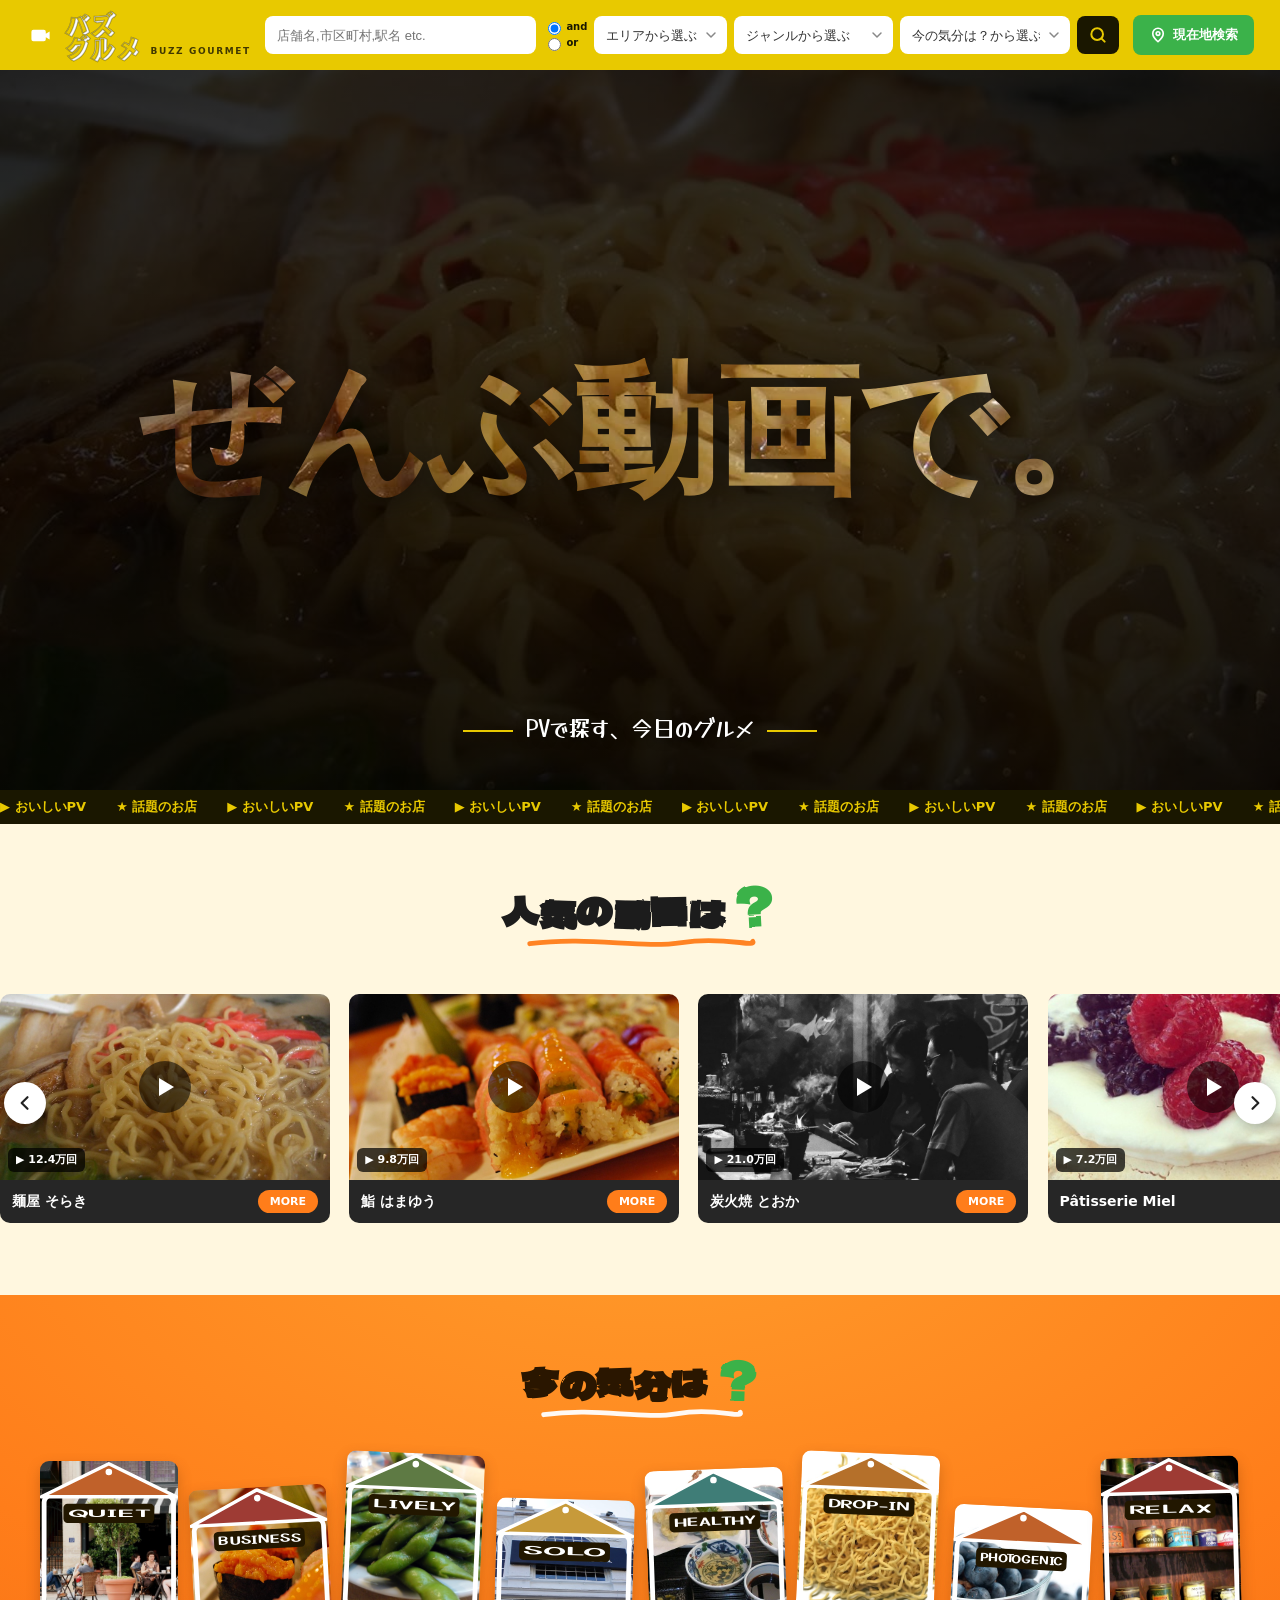
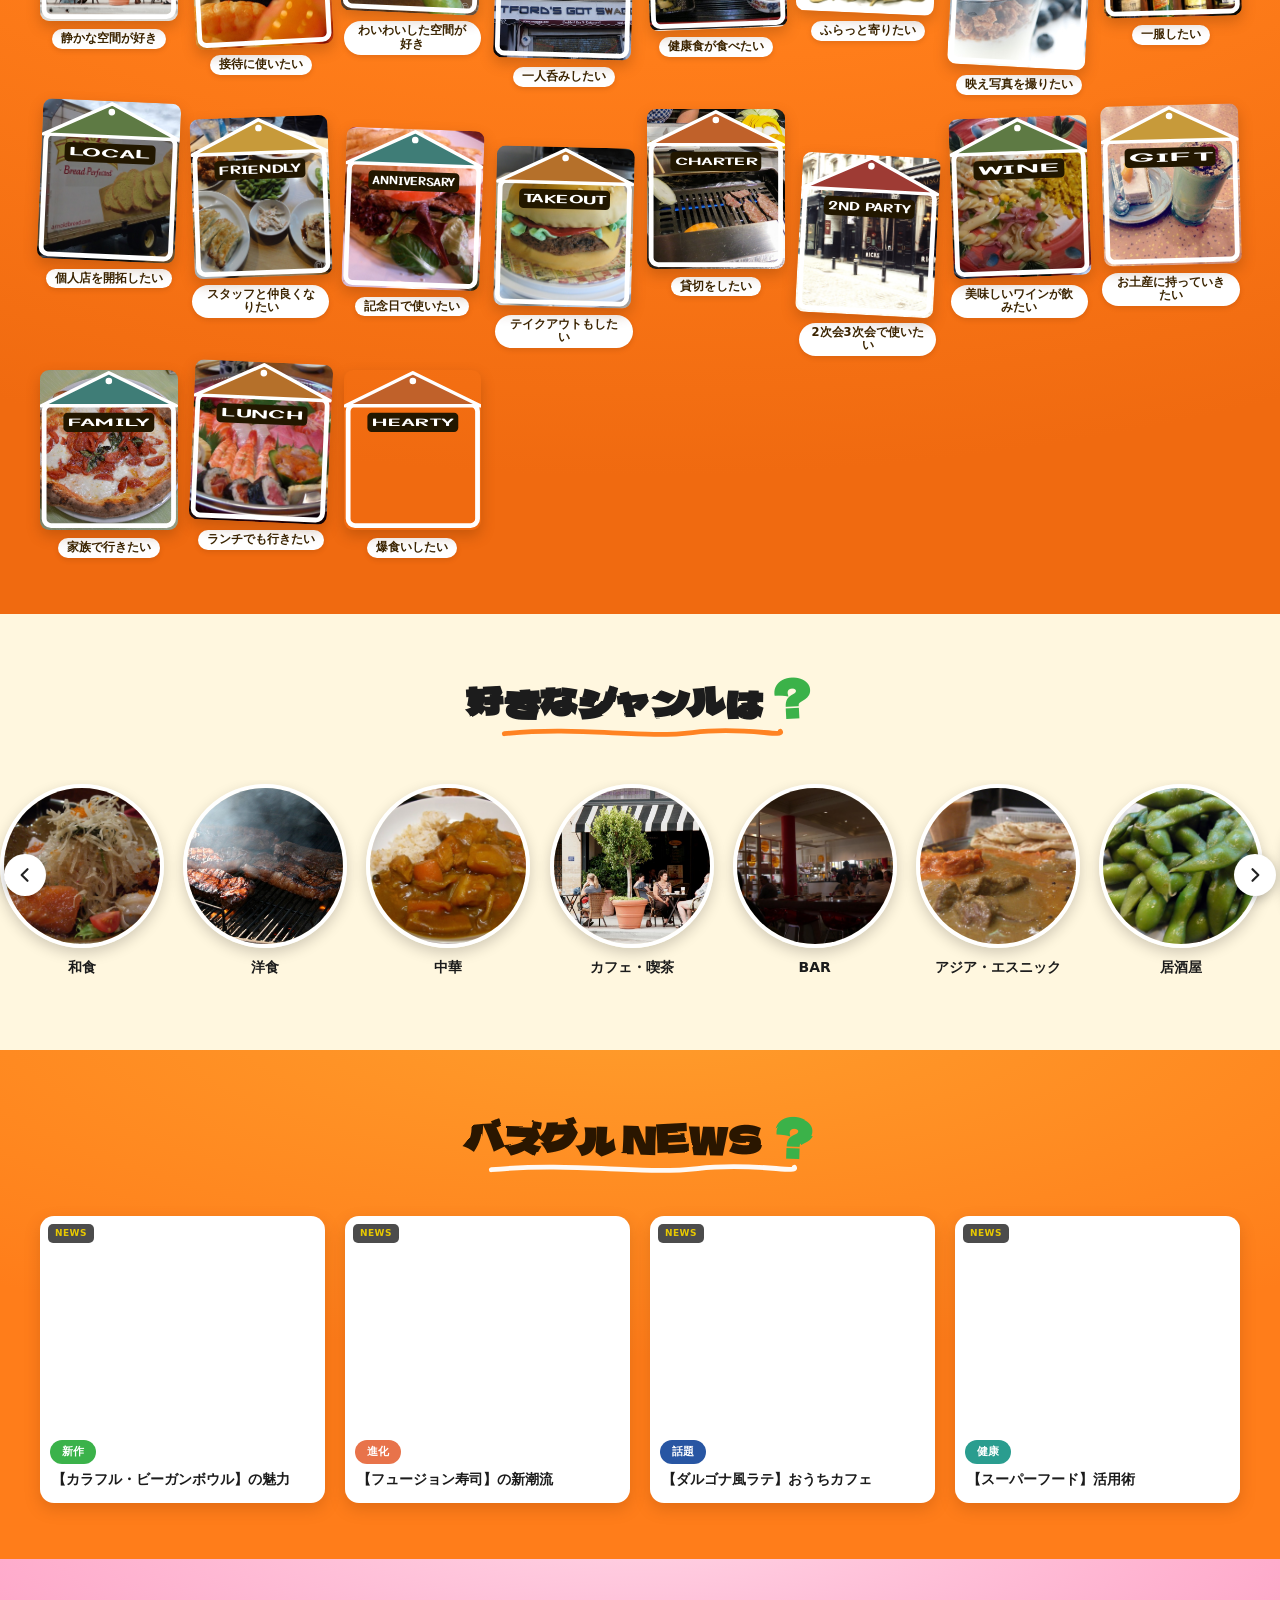
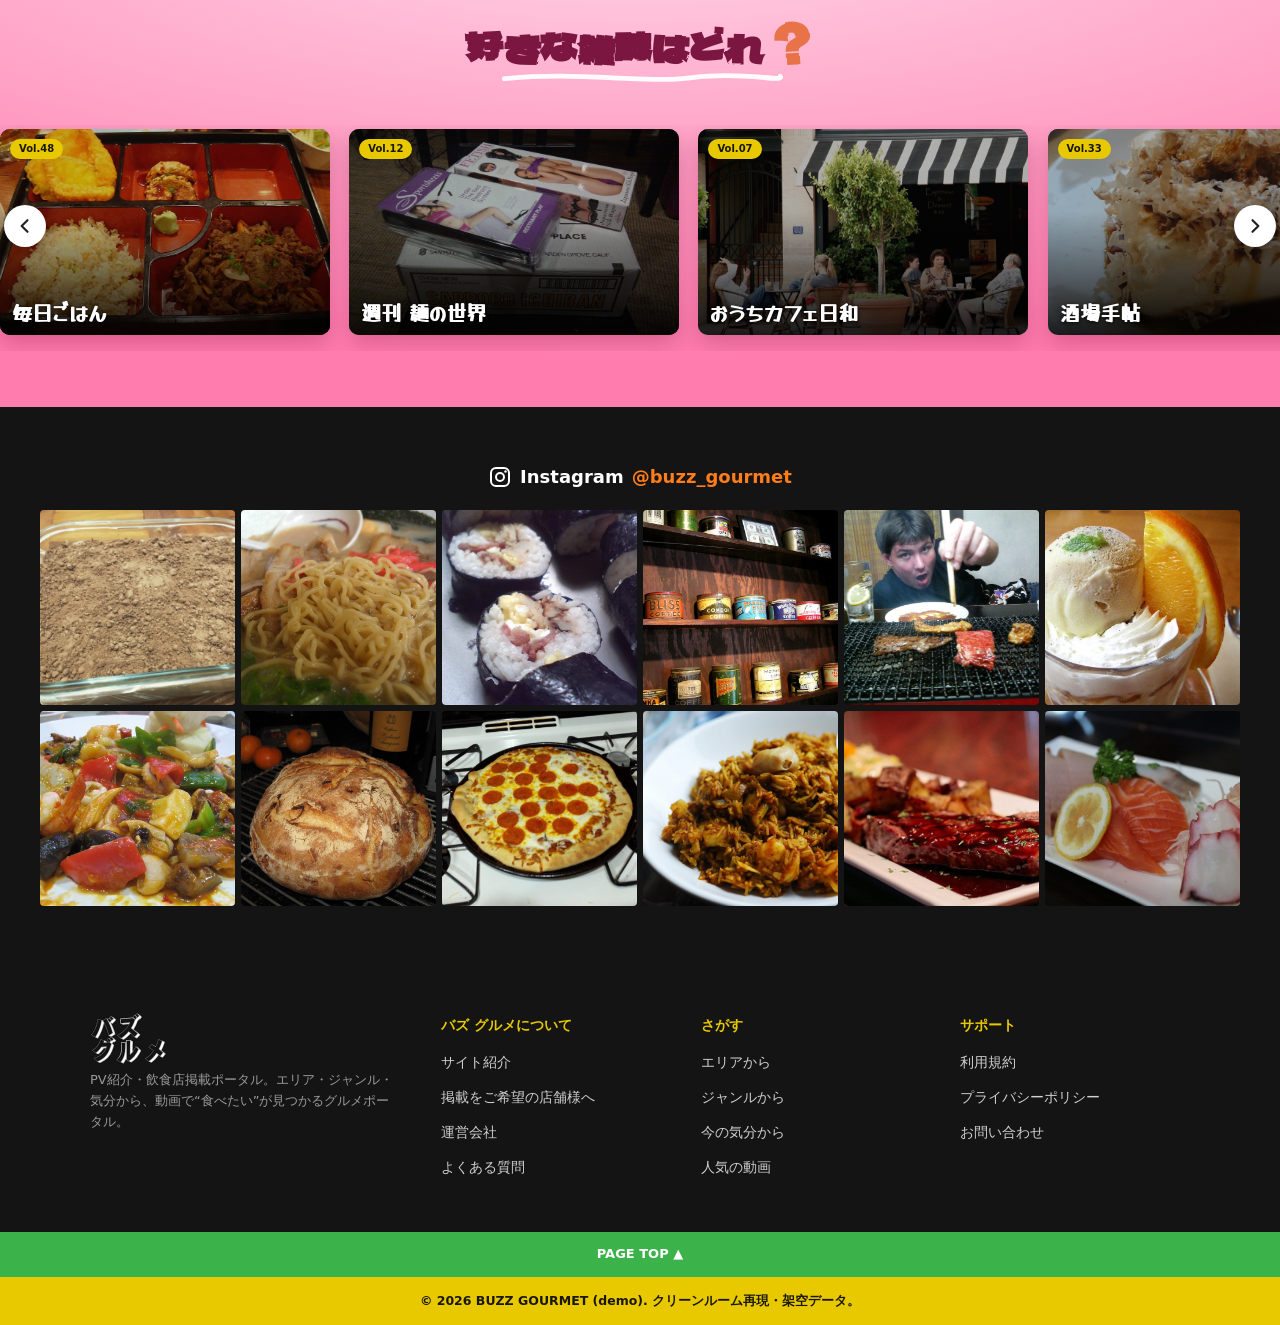
==== commit 7f160868: "deploy: v9 残差是正 — 人気動画を明色に戻す(v8ミス是正)/屋根muted/雑誌横長ダーク/Instagram暗帯/ロゴ拡大 辛口比較の残差とv8リグレッションを修正。色リズムを実物(明" ====
--- a/index.html
+++ b/index.html
@@ -49,12 +49,12 @@
 </section>
 <div class="strip" aria-hidden="true"><div class="strip__track"><span>▶ おいしいPV</span><span>★ 話題のお店</span><span>▶ おいしいPV</span><span>★ 話題のお店</span><span>▶ おいしいPV</span><span>★ 話題のお店</span><span>▶ おいしいPV</span><span>★ 話題のお店</span><span>▶ おいしいPV</span><span>★ 話題のお店</span><span>▶ おいしいPV</span><span>★ 話題のお店</span><span>▶ おいしいPV</span><span>★ 話題のお店</span><span>▶ おいしいPV</span><span>★ 話題のお店</span><span>▶ おいしいPV</span><span>★ 話題のお店</span><span>▶ おいしいPV</span><span>★ 話題のお店</span><span>▶ おいしいPV</span><span>★ 話題のお店</span><span>▶ おいしいPV</span><span>★ 話題のお店</span><span>▶ おいしいPV</span><span>★ 話題のお店</span><span>▶ おいしいPV</span><span>★ 話題のお店</span><span>▶ おいしいPV</span><span>★ 話題のお店</span><span>▶ おいしいPV</span><span>★ 話題のお店</span><span>▶ おいしいPV</span><span>★ 話題のお店</span><span>▶ おいしいPV</span><span>★ 話題のお店</span><span>▶ おいしいPV</span><span>★ 話題のお店</span><span>▶ おいしいPV</span><span>★ 話題のお店</span></div></div>
 <main id="main">
-<section class="section section--dark" aria-labelledby="h-pop">
+<section class="section section--cream" aria-labelledby="h-pop">
   <div class="wrap"><h2 class="mhead" id="h-pop" aria-label="人気の動画は？">
     <svg viewBox="0 0 538 132" preserveAspectRatio="xMidYMid meet" aria-hidden="true">
       <defs><filter id="rh0" x="-6%" y="-12%" width="112%" height="130%"><feTurbulence type="fractalNoise" baseFrequency="0.013 0.022" numOctaves="2" seed="9" result="n"/><feDisplacementMap in="SourceGraphic" in2="n" scale="4.6"/></filter></defs>
-      <path d="M86 106 C188 93 269 115 339 104 S463 113 457 102" fill="none" stroke="#E8C900" stroke-width="8" stroke-linecap="round" opacity=".95"/>
-      <text x="269" y="78" text-anchor="middle" rotate="-3 2 -2 3 -1 2 -3" dy="0 4 -3 3 -4 2 -2" filter="url(#rh0)" fill="#fff" font-family="'Dela Gothic One','Yusei Magic',sans-serif" font-size="62">人気の動画は<tspan dx="8" fill="#3bb24a" font-size="80">？</tspan></text>
+      <path d="M86 106 C188 93 269 115 339 104 S463 113 457 102" fill="none" stroke="#ff7d1a" stroke-width="8" stroke-linecap="round" opacity=".95"/>
+      <text x="269" y="78" text-anchor="middle" rotate="-3 2 -2 3 -1 2 -3" dy="0 4 -3 3 -4 2 -2" filter="url(#rh0)" fill="#1b1b1b" font-family="'Dela Gothic One','Yusei Magic',sans-serif" font-size="62">人気の動画は<tspan dx="8" fill="#3bb24a" font-size="80">？</tspan></text>
     </svg></h2></div>
   <div class="rail">
     <button class="rail__nav prev" aria-label="前へ"><svg viewBox="0 0 24 24" fill="none" stroke="currentColor" stroke-width="2.6" stroke-linecap="round" stroke-linejoin="round"><path d="m15 5-7 7 7 7"/></svg></button>
@@ -140,7 +140,7 @@
     </svg></h2><div class="mood__grid"><a class="scene" href="#" data-demo aria-label="今の気分: 静かな空間が好き のお店をさがす">
     <span class="scene__shop"><img src="assets/photos/coffee-025.jpg" width="900" height="768" alt="静かな空間が好き" loading="lazy" decoding="async"><svg class="scene__frame" viewBox="0 0 100 116" preserveAspectRatio="none" aria-hidden="true">
     <rect x="3" y="25" width="94" height="88" rx="5" fill="none" stroke="#fff" stroke-width="3.5"/>
-    <path d="M50 2 L99 26 L1 26 Z" fill="#ff7d1a"/>
+    <path d="M50 2 L99 26 L1 26 Z" fill="#c0612a"/>
     <path d="M50 2 L99 26 L1 26 Z" fill="none" stroke="#fff" stroke-width="2.5" stroke-linejoin="round"/>
     <circle cx="50" cy="8" r="2.4" fill="#fff"/>
     <rect x="17" y="31" width="66" height="14" rx="3" fill="#221700"/>
@@ -150,7 +150,7 @@
 <a class="scene" href="#" data-demo aria-label="今の気分: 接待に使いたい のお店をさがす">
     <span class="scene__shop"><img src="assets/photos/sushi-005.jpg" width="900" height="602" alt="接待に使いたい" loading="lazy" decoding="async"><svg class="scene__frame" viewBox="0 0 100 116" preserveAspectRatio="none" aria-hidden="true">
     <rect x="3" y="25" width="94" height="88" rx="5" fill="none" stroke="#fff" stroke-width="3.5"/>
-    <path d="M50 2 L99 26 L1 26 Z" fill="#e63946"/>
+    <path d="M50 2 L99 26 L1 26 Z" fill="#9e3b34"/>
     <path d="M50 2 L99 26 L1 26 Z" fill="none" stroke="#fff" stroke-width="2.5" stroke-linejoin="round"/>
     <circle cx="50" cy="8" r="2.4" fill="#fff"/>
     <rect x="17" y="31" width="66" height="14" rx="3" fill="#221700"/>
@@ -160,7 +160,7 @@
 <a class="scene" href="#" data-demo aria-label="今の気分: わいわいした空間が好き のお店をさがす">
     <span class="scene__shop"><img src="assets/photos/izakaya-012.jpg" width="900" height="675" alt="わいわいした空間が好き" loading="lazy" decoding="async"><svg class="scene__frame" viewBox="0 0 100 116" preserveAspectRatio="none" aria-hidden="true">
     <rect x="3" y="25" width="94" height="88" rx="5" fill="none" stroke="#fff" stroke-width="3.5"/>
-    <path d="M50 2 L99 26 L1 26 Z" fill="#3bb24a"/>
+    <path d="M50 2 L99 26 L1 26 Z" fill="#5e7a44"/>
     <path d="M50 2 L99 26 L1 26 Z" fill="none" stroke="#fff" stroke-width="2.5" stroke-linejoin="round"/>
     <circle cx="50" cy="8" r="2.4" fill="#fff"/>
     <rect x="17" y="31" width="66" height="14" rx="3" fill="#221700"/>
@@ -170,7 +170,7 @@
 <a class="scene" href="#" data-demo aria-label="今の気分: 一人呑みしたい のお店をさがす">
     <span class="scene__shop"><img src="assets/photos/cocktail-048.jpg" width="900" height="505" alt="一人呑みしたい" loading="lazy" decoding="async"><svg class="scene__frame" viewBox="0 0 100 116" preserveAspectRatio="none" aria-hidden="true">
     <rect x="3" y="25" width="94" height="88" rx="5" fill="none" stroke="#fff" stroke-width="3.5"/>
-    <path d="M50 2 L99 26 L1 26 Z" fill="#E8C900"/>
+    <path d="M50 2 L99 26 L1 26 Z" fill="#c79a3a"/>
     <path d="M50 2 L99 26 L1 26 Z" fill="none" stroke="#fff" stroke-width="2.5" stroke-linejoin="round"/>
     <circle cx="50" cy="8" r="2.4" fill="#fff"/>
     <rect x="17" y="31" width="66" height="14" rx="3" fill="#221700"/>
@@ -180,7 +180,7 @@
 <a class="scene" href="#" data-demo aria-label="今の気分: 健康食が食べたい のお店をさがす">
     <span class="scene__shop"><img src="assets/photos/teishoku-044.jpg" width="900" height="477" alt="健康食が食べたい" loading="lazy" decoding="async"><svg class="scene__frame" viewBox="0 0 100 116" preserveAspectRatio="none" aria-hidden="true">
     <rect x="3" y="25" width="94" height="88" rx="5" fill="none" stroke="#fff" stroke-width="3.5"/>
-    <path d="M50 2 L99 26 L1 26 Z" fill="#2a9d8f"/>
+    <path d="M50 2 L99 26 L1 26 Z" fill="#3f7d77"/>
     <path d="M50 2 L99 26 L1 26 Z" fill="none" stroke="#fff" stroke-width="2.5" stroke-linejoin="round"/>
     <circle cx="50" cy="8" r="2.4" fill="#fff"/>
     <rect x="17" y="31" width="66" height="14" rx="3" fill="#221700"/>
@@ -190,7 +190,7 @@
 <a class="scene" href="#" data-demo aria-label="今の気分: ふらっと寄りたい のお店をさがす">
     <span class="scene__shop"><img src="assets/photos/ramen-001.jpg" width="900" height="654" alt="ふらっと寄りたい" loading="lazy" decoding="async"><svg class="scene__frame" viewBox="0 0 100 116" preserveAspectRatio="none" aria-hidden="true">
     <rect x="3" y="25" width="94" height="88" rx="5" fill="none" stroke="#fff" stroke-width="3.5"/>
-    <path d="M50 2 L99 26 L1 26 Z" fill="#ff9e2c"/>
+    <path d="M50 2 L99 26 L1 26 Z" fill="#b5702a"/>
     <path d="M50 2 L99 26 L1 26 Z" fill="none" stroke="#fff" stroke-width="2.5" stroke-linejoin="round"/>
     <circle cx="50" cy="8" r="2.4" fill="#fff"/>
     <rect x="17" y="31" width="66" height="14" rx="3" fill="#221700"/>
@@ -200,7 +200,7 @@
 <a class="scene" href="#" data-demo aria-label="今の気分: 映え写真を撮りたい のお店をさがす">
     <span class="scene__shop"><img src="assets/photos/parfait-072.jpg" width="900" height="597" alt="映え写真を撮りたい" loading="lazy" decoding="async"><svg class="scene__frame" viewBox="0 0 100 116" preserveAspectRatio="none" aria-hidden="true">
     <rect x="3" y="25" width="94" height="88" rx="5" fill="none" stroke="#fff" stroke-width="3.5"/>
-    <path d="M50 2 L99 26 L1 26 Z" fill="#ff7d1a"/>
+    <path d="M50 2 L99 26 L1 26 Z" fill="#c0612a"/>
     <path d="M50 2 L99 26 L1 26 Z" fill="none" stroke="#fff" stroke-width="2.5" stroke-linejoin="round"/>
     <circle cx="50" cy="8" r="2.4" fill="#fff"/>
     <rect x="17" y="31" width="66" height="14" rx="3" fill="#221700"/>
@@ -210,7 +210,7 @@
 <a class="scene" href="#" data-demo aria-label="今の気分: 一服したい のお店をさがす">
     <span class="scene__shop"><img src="assets/photos/coffee-026.jpg" width="900" height="673" alt="一服したい" loading="lazy" decoding="async"><svg class="scene__frame" viewBox="0 0 100 116" preserveAspectRatio="none" aria-hidden="true">
     <rect x="3" y="25" width="94" height="88" rx="5" fill="none" stroke="#fff" stroke-width="3.5"/>
-    <path d="M50 2 L99 26 L1 26 Z" fill="#e63946"/>
+    <path d="M50 2 L99 26 L1 26 Z" fill="#9e3b34"/>
     <path d="M50 2 L99 26 L1 26 Z" fill="none" stroke="#fff" stroke-width="2.5" stroke-linejoin="round"/>
     <circle cx="50" cy="8" r="2.4" fill="#fff"/>
     <rect x="17" y="31" width="66" height="14" rx="3" fill="#221700"/>
@@ -220,7 +220,7 @@
 <a class="scene" href="#" data-demo aria-label="今の気分: 個人店を開拓したい のお店をさがす">
     <span class="scene__shop"><img src="assets/photos/bakery-052.jpg" width="900" height="675" alt="個人店を開拓したい" loading="lazy" decoding="async"><svg class="scene__frame" viewBox="0 0 100 116" preserveAspectRatio="none" aria-hidden="true">
     <rect x="3" y="25" width="94" height="88" rx="5" fill="none" stroke="#fff" stroke-width="3.5"/>
-    <path d="M50 2 L99 26 L1 26 Z" fill="#3bb24a"/>
+    <path d="M50 2 L99 26 L1 26 Z" fill="#5e7a44"/>
     <path d="M50 2 L99 26 L1 26 Z" fill="none" stroke="#fff" stroke-width="2.5" stroke-linejoin="round"/>
     <circle cx="50" cy="8" r="2.4" fill="#fff"/>
     <rect x="17" y="31" width="66" height="14" rx="3" fill="#221700"/>
@@ -230,7 +230,7 @@
 <a class="scene" href="#" data-demo aria-label="今の気分: スタッフと仲良くなりたい のお店をさがす">
     <span class="scene__shop"><img src="assets/photos/izakaya-013.jpg" width="900" height="675" alt="スタッフと仲良くなりたい" loading="lazy" decoding="async"><svg class="scene__frame" viewBox="0 0 100 116" preserveAspectRatio="none" aria-hidden="true">
     <rect x="3" y="25" width="94" height="88" rx="5" fill="none" stroke="#fff" stroke-width="3.5"/>
-    <path d="M50 2 L99 26 L1 26 Z" fill="#E8C900"/>
+    <path d="M50 2 L99 26 L1 26 Z" fill="#c79a3a"/>
     <path d="M50 2 L99 26 L1 26 Z" fill="none" stroke="#fff" stroke-width="2.5" stroke-linejoin="round"/>
     <circle cx="50" cy="8" r="2.4" fill="#fff"/>
     <rect x="17" y="31" width="66" height="14" rx="3" fill="#221700"/>
@@ -240,7 +240,7 @@
 <a class="scene" href="#" data-demo aria-label="今の気分: 記念日で使いたい のお店をさがす">
     <span class="scene__shop"><img src="assets/photos/steak-076.jpg" width="900" height="675" alt="記念日で使いたい" loading="lazy" decoding="async"><svg class="scene__frame" viewBox="0 0 100 116" preserveAspectRatio="none" aria-hidden="true">
     <rect x="3" y="25" width="94" height="88" rx="5" fill="none" stroke="#fff" stroke-width="3.5"/>
-    <path d="M50 2 L99 26 L1 26 Z" fill="#2a9d8f"/>
+    <path d="M50 2 L99 26 L1 26 Z" fill="#3f7d77"/>
     <path d="M50 2 L99 26 L1 26 Z" fill="none" stroke="#fff" stroke-width="2.5" stroke-linejoin="round"/>
     <circle cx="50" cy="8" r="2.4" fill="#fff"/>
     <rect x="17" y="31" width="66" height="14" rx="3" fill="#221700"/>
@@ -250,7 +250,7 @@
 <a class="scene" href="#" data-demo aria-label="今の気分: テイクアウトもしたい のお店をさがす">
     <span class="scene__shop"><img src="assets/photos/hamburger-056.jpg" width="900" height="675" alt="テイクアウトもしたい" loading="lazy" decoding="async"><svg class="scene__frame" viewBox="0 0 100 116" preserveAspectRatio="none" aria-hidden="true">
     <rect x="3" y="25" width="94" height="88" rx="5" fill="none" stroke="#fff" stroke-width="3.5"/>
-    <path d="M50 2 L99 26 L1 26 Z" fill="#ff9e2c"/>
+    <path d="M50 2 L99 26 L1 26 Z" fill="#b5702a"/>
     <path d="M50 2 L99 26 L1 26 Z" fill="none" stroke="#fff" stroke-width="2.5" stroke-linejoin="round"/>
     <circle cx="50" cy="8" r="2.4" fill="#fff"/>
     <rect x="17" y="31" width="66" height="14" rx="3" fill="#221700"/>
@@ -260,7 +260,7 @@
 <a class="scene" href="#" data-demo aria-label="今の気分: 貸切をしたい のお店をさがす">
     <span class="scene__shop"><img src="assets/photos/yakiniku-009.jpg" width="900" height="598" alt="貸切をしたい" loading="lazy" decoding="async"><svg class="scene__frame" viewBox="0 0 100 116" preserveAspectRatio="none" aria-hidden="true">
     <rect x="3" y="25" width="94" height="88" rx="5" fill="none" stroke="#fff" stroke-width="3.5"/>
-    <path d="M50 2 L99 26 L1 26 Z" fill="#ff7d1a"/>
+    <path d="M50 2 L99 26 L1 26 Z" fill="#c0612a"/>
     <path d="M50 2 L99 26 L1 26 Z" fill="none" stroke="#fff" stroke-width="2.5" stroke-linejoin="round"/>
     <circle cx="50" cy="8" r="2.4" fill="#fff"/>
     <rect x="17" y="31" width="66" height="14" rx="3" fill="#221700"/>
@@ -270,7 +270,7 @@
 <a class="scene" href="#" data-demo aria-label="今の気分: 2次会3次会で使いたい のお店をさがす">
     <span class="scene__shop"><img src="assets/photos/cocktail-049.jpg" width="900" height="647" alt="2次会3次会で使いたい" loading="lazy" decoding="async"><svg class="scene__frame" viewBox="0 0 100 116" preserveAspectRatio="none" aria-hidden="true">
     <rect x="3" y="25" width="94" height="88" rx="5" fill="none" stroke="#fff" stroke-width="3.5"/>
-    <path d="M50 2 L99 26 L1 26 Z" fill="#e63946"/>
+    <path d="M50 2 L99 26 L1 26 Z" fill="#9e3b34"/>
     <path d="M50 2 L99 26 L1 26 Z" fill="none" stroke="#fff" stroke-width="2.5" stroke-linejoin="round"/>
     <circle cx="50" cy="8" r="2.4" fill="#fff"/>
     <rect x="17" y="31" width="66" height="14" rx="3" fill="#221700"/>
@@ -280,7 +280,7 @@
 <a class="scene" href="#" data-demo aria-label="今の気分: 美味しいワインが飲みたい のお店をさがす">
     <span class="scene__shop"><img src="assets/photos/pasta-036.jpg" width="900" height="672" alt="美味しいワインが飲みたい" loading="lazy" decoding="async"><svg class="scene__frame" viewBox="0 0 100 116" preserveAspectRatio="none" aria-hidden="true">
     <rect x="3" y="25" width="94" height="88" rx="5" fill="none" stroke="#fff" stroke-width="3.5"/>
-    <path d="M50 2 L99 26 L1 26 Z" fill="#3bb24a"/>
+    <path d="M50 2 L99 26 L1 26 Z" fill="#5e7a44"/>
     <path d="M50 2 L99 26 L1 26 Z" fill="none" stroke="#fff" stroke-width="2.5" stroke-linejoin="round"/>
     <circle cx="50" cy="8" r="2.4" fill="#fff"/>
     <rect x="17" y="31" width="66" height="14" rx="3" fill="#221700"/>
@@ -290,7 +290,7 @@
 <a class="scene" href="#" data-demo aria-label="今の気分: お土産に持っていきたい のお店をさがす">
     <span class="scene__shop"><img src="assets/photos/dessert-021.jpg" width="900" height="900" alt="お土産に持っていきたい" loading="lazy" decoding="async"><svg class="scene__frame" viewBox="0 0 100 116" preserveAspectRatio="none" aria-hidden="true">
     <rect x="3" y="25" width="94" height="88" rx="5" fill="none" stroke="#fff" stroke-width="3.5"/>
-    <path d="M50 2 L99 26 L1 26 Z" fill="#E8C900"/>
+    <path d="M50 2 L99 26 L1 26 Z" fill="#c79a3a"/>
     <path d="M50 2 L99 26 L1 26 Z" fill="none" stroke="#fff" stroke-width="2.5" stroke-linejoin="round"/>
     <circle cx="50" cy="8" r="2.4" fill="#fff"/>
     <rect x="17" y="31" width="66" height="14" rx="3" fill="#221700"/>
@@ -300,7 +300,7 @@
 <a class="scene" href="#" data-demo aria-label="今の気分: 家族で行きたい のお店をさがす">
     <span class="scene__shop"><img src="assets/photos/pizza-033.jpg" width="900" height="596" alt="家族で行きたい" loading="lazy" decoding="async"><svg class="scene__frame" viewBox="0 0 100 116" preserveAspectRatio="none" aria-hidden="true">
     <rect x="3" y="25" width="94" height="88" rx="5" fill="none" stroke="#fff" stroke-width="3.5"/>
-    <path d="M50 2 L99 26 L1 26 Z" fill="#2a9d8f"/>
+    <path d="M50 2 L99 26 L1 26 Z" fill="#3f7d77"/>
     <path d="M50 2 L99 26 L1 26 Z" fill="none" stroke="#fff" stroke-width="2.5" stroke-linejoin="round"/>
     <circle cx="50" cy="8" r="2.4" fill="#fff"/>
     <rect x="17" y="31" width="66" height="14" rx="3" fill="#221700"/>
@@ -310,7 +310,7 @@
 <a class="scene" href="#" data-demo aria-label="今の気分: ランチでも行きたい のお店をさがす">
     <span class="scene__shop"><img src="assets/photos/sashimi-064.jpg" width="900" height="675" alt="ランチでも行きたい" loading="lazy" decoding="async"><svg class="scene__frame" viewBox="0 0 100 116" preserveAspectRatio="none" aria-hidden="true">
     <rect x="3" y="25" width="94" height="88" rx="5" fill="none" stroke="#fff" stroke-width="3.5"/>
-    <path d="M50 2 L99 26 L1 26 Z" fill="#ff9e2c"/>
+    <path d="M50 2 L99 26 L1 26 Z" fill="#b5702a"/>
     <path d="M50 2 L99 26 L1 26 Z" fill="none" stroke="#fff" stroke-width="2.5" stroke-linejoin="round"/>
     <circle cx="50" cy="8" r="2.4" fill="#fff"/>
     <rect x="17" y="31" width="66" height="14" rx="3" fill="#221700"/>
@@ -320,7 +320,7 @@
 <a class="scene" href="#" data-demo aria-label="今の気分: 爆食いしたい のお店をさがす">
     <span class="scene__shop"><img src="assets/photos/tempura-061.jpg" width="900" height="675" alt="爆食いしたい" loading="lazy" decoding="async"><svg class="scene__frame" viewBox="0 0 100 116" preserveAspectRatio="none" aria-hidden="true">
     <rect x="3" y="25" width="94" height="88" rx="5" fill="none" stroke="#fff" stroke-width="3.5"/>
-    <path d="M50 2 L99 26 L1 26 Z" fill="#ff7d1a"/>
+    <path d="M50 2 L99 26 L1 26 Z" fill="#c0612a"/>
     <path d="M50 2 L99 26 L1 26 Z" fill="none" stroke="#fff" stroke-width="2.5" stroke-linejoin="round"/>
     <circle cx="50" cy="8" r="2.4" fill="#fff"/>
     <rect x="17" y="31" width="66" height="14" rx="3" fill="#221700"/>
@@ -432,7 +432,7 @@
     <button class="rail__nav next" aria-label="次へ"><svg viewBox="0 0 24 24" fill="none" stroke="currentColor" stroke-width="2.6" stroke-linecap="round" stroke-linejoin="round"><path d="m9 5 7 7-7 7"/></svg></button>
   </div>
 </section>
-<section class="section section--cream insta" aria-labelledby="h-insta">
+<section class="section section--dark insta" aria-labelledby="h-insta">
   <div class="wrap"><h2 class="insta__head" id="h-insta"><svg viewBox="0 0 24 24" fill="none" stroke="currentColor" stroke-width="2" stroke-linecap="round"><rect x="3" y="3" width="18" height="18" rx="5"/><circle cx="12" cy="12" r="4"/><circle cx="17.5" cy="6.5" r="1.2" fill="currentColor" stroke="none"/></svg><span>Instagram</span><b>@buzz_gourmet</b></h2>
   <div class="insta__grid"><a href="#" data-demo aria-label="Instagram 投稿 1"><img src="assets/photos/dessert-023.jpg" width="900" height="900" alt="Instagram 投稿写真" loading="lazy" decoding="async"></a><a href="#" data-demo aria-label="Instagram 投稿 2"><img src="assets/photos/ramen-000.jpg" width="900" height="675" alt="Instagram 投稿写真" loading="lazy" decoding="async"></a><a href="#" data-demo aria-label="Instagram 投稿 3"><img src="assets/photos/sushi-007.jpg" width="900" height="675" alt="Instagram 投稿写真" loading="lazy" decoding="async"></a><a href="#" data-demo aria-label="Instagram 投稿 4"><img src="assets/photos/coffee-026.jpg" width="900" height="673" alt="Instagram 投稿写真" loading="lazy" decoding="async"></a><a href="#" data-demo aria-label="Instagram 投稿 5"><img src="assets/photos/yakiniku-011.jpg" width="900" height="675" alt="Instagram 投稿写真" loading="lazy" decoding="async"></a><a href="#" data-demo aria-label="Instagram 投稿 6"><img src="assets/photos/parfait-074.jpg" width="900" height="675" alt="Instagram 投稿写真" loading="lazy" decoding="async"></a><a href="#" data-demo aria-label="Instagram 投稿 7"><img src="assets/photos/seafood-042.jpg" width="900" height="675" alt="Instagram 投稿写真" loading="lazy" decoding="async"></a><a href="#" data-demo aria-label="Instagram 投稿 8"><img src="assets/photos/bakery-054.jpg" width="900" height="675" alt="Instagram 投稿写真" loading="lazy" decoding="async"></a><a href="#" data-demo aria-label="Instagram 投稿 9"><img src="assets/photos/pizza-034.jpg" width="900" height="675" alt="Instagram 投稿写真" loading="lazy" decoding="async"></a><a href="#" data-demo aria-label="Instagram 投稿 10"><img src="assets/photos/curry-031.jpg" width="900" height="602" alt="Instagram 投稿写真" loading="lazy" decoding="async"></a><a href="#" data-demo aria-label="Instagram 投稿 11"><img src="assets/photos/steak-079.jpg" width="900" height="433" alt="Instagram 投稿写真" loading="lazy" decoding="async"></a><a href="#" data-demo aria-label="Instagram 投稿 12"><img src="assets/photos/sashimi-066.jpg" width="900" height="600" alt="Instagram 投稿写真" loading="lazy" decoding="async"></a></div></div>
 </section>
--- a/style.css
+++ b/style.css
@@ -28,11 +28,11 @@
   display:flex;align-items:center;gap:14px;padding:0 clamp(12px,2vw,26px);transition:background .3s,box-shadow .3s;}
 .hdr.scrolled{background:rgba(0,0,0,.9);box-shadow:0 2px 14px rgba(0,0,0,.3);}
 .logo{display:flex;align-items:center;gap:8px;flex:0 0 auto;color:#fff;text-decoration:none;}
-.logo__cam{width:26px;height:20px;color:#fff;}
+.logo__cam{width:30px;height:23px;color:#fff;}
 .logo__cam svg{width:100%;height:100%;}
-.logo__txt{display:flex;flex-direction:column;font-family:var(--font-logo);line-height:.92;letter-spacing:.01em;
-  -webkit-text-stroke:1px rgba(0,0,0,.25);}
-.logo__txt b{font-weight:400;font-size:clamp(15px,1.5vw,20px);color:#fff;}
+.logo__txt{display:flex;flex-direction:column;font-family:var(--font-logo);line-height:.9;letter-spacing:.02em;
+  -webkit-text-stroke:1.2px rgba(0,0,0,.28);}
+.logo__txt b{font-weight:400;font-size:clamp(18px,2vw,26px);color:#fff;}
 .logo small{font-size:9px;font-weight:700;letter-spacing:.18em;color:rgba(0,0,0,.72);align-self:flex-end;}
 .hdr.scrolled .logo__txt b{color:#fff;}
 .hdr.scrolled .logo small{color:rgba(255,255,255,.7);}
@@ -155,17 +155,18 @@
 .ncard__title{padding:6px 12px 14px;font-weight:700;font-size:13.5px;line-height:1.4;color:var(--ink);}
 
 /* ============ 好きな雑誌 (縦長表紙カード) ============ */
-.mag{flex:0 0 auto;width:clamp(150px,16vw,198px);scroll-snap-align:start;text-decoration:none;}
-.mag__cover{position:relative;display:block;aspect-ratio:3/4;border-radius:6px;overflow:hidden;
-  border:3px solid #fff;box-shadow:0 9px 22px rgba(140,20,70,.32);}
-.mag__cover img{width:100%;height:100%;object-fit:cover;transition:transform .4s;}
+.mag{flex:0 0 auto;width:clamp(240px,28vw,330px);scroll-snap-align:start;text-decoration:none;}
+.mag__cover{position:relative;display:block;aspect-ratio:16/10;border-radius:10px;overflow:hidden;background:#1a1a1a;box-shadow:0 9px 22px rgba(140,20,70,.3);}
+.mag__cover img{width:100%;height:100%;object-fit:cover;opacity:.82;transition:transform .4s;}
 .mag:hover .mag__cover img{transform:scale(1.05);}
-.mag__band{position:absolute;left:0;right:0;bottom:0;background:rgba(0,0,0,.66);color:#fff;
-  font-family:var(--font-pop);font-weight:700;font-size:clamp(13px,1.3vw,17px);text-align:center;padding:9px 6px;line-height:1.2;}
-.mag__vol{position:absolute;top:8px;left:8px;background:var(--accent);color:var(--accent-ink);font-weight:800;font-size:10px;padding:2px 9px;border-radius:999px;}
+.mag__cover::after{content:"";position:absolute;inset:0;background:linear-gradient(to top,rgba(0,0,0,.85) 0%,rgba(0,0,0,.08) 60%);}
+.mag__band{position:absolute;left:12px;right:12px;bottom:10px;z-index:2;color:#fff;
+  font-family:var(--font-pop);font-weight:700;font-size:clamp(15px,1.6vw,21px);text-align:left;line-height:1.2;text-shadow:0 1px 4px rgba(0,0,0,.85);}
+.mag__vol{position:absolute;top:10px;left:10px;z-index:2;background:var(--accent);color:var(--accent-ink);font-weight:800;font-size:10px;padding:2px 9px;border-radius:999px;}
 
 /* ============ Instagram ============ */
 .insta__head{display:flex;align-items:center;justify-content:center;gap:8px;margin:0 0 18px;font-size:18px;font-weight:700;color:var(--ink);}
+.section--dark .insta__head{color:#fff;}
 .insta__head svg{width:24px;height:24px;}
 .insta__head b{color:var(--orange);}
 .insta__grid{display:grid;grid-template-columns:repeat(6,1fr);gap:6px;}
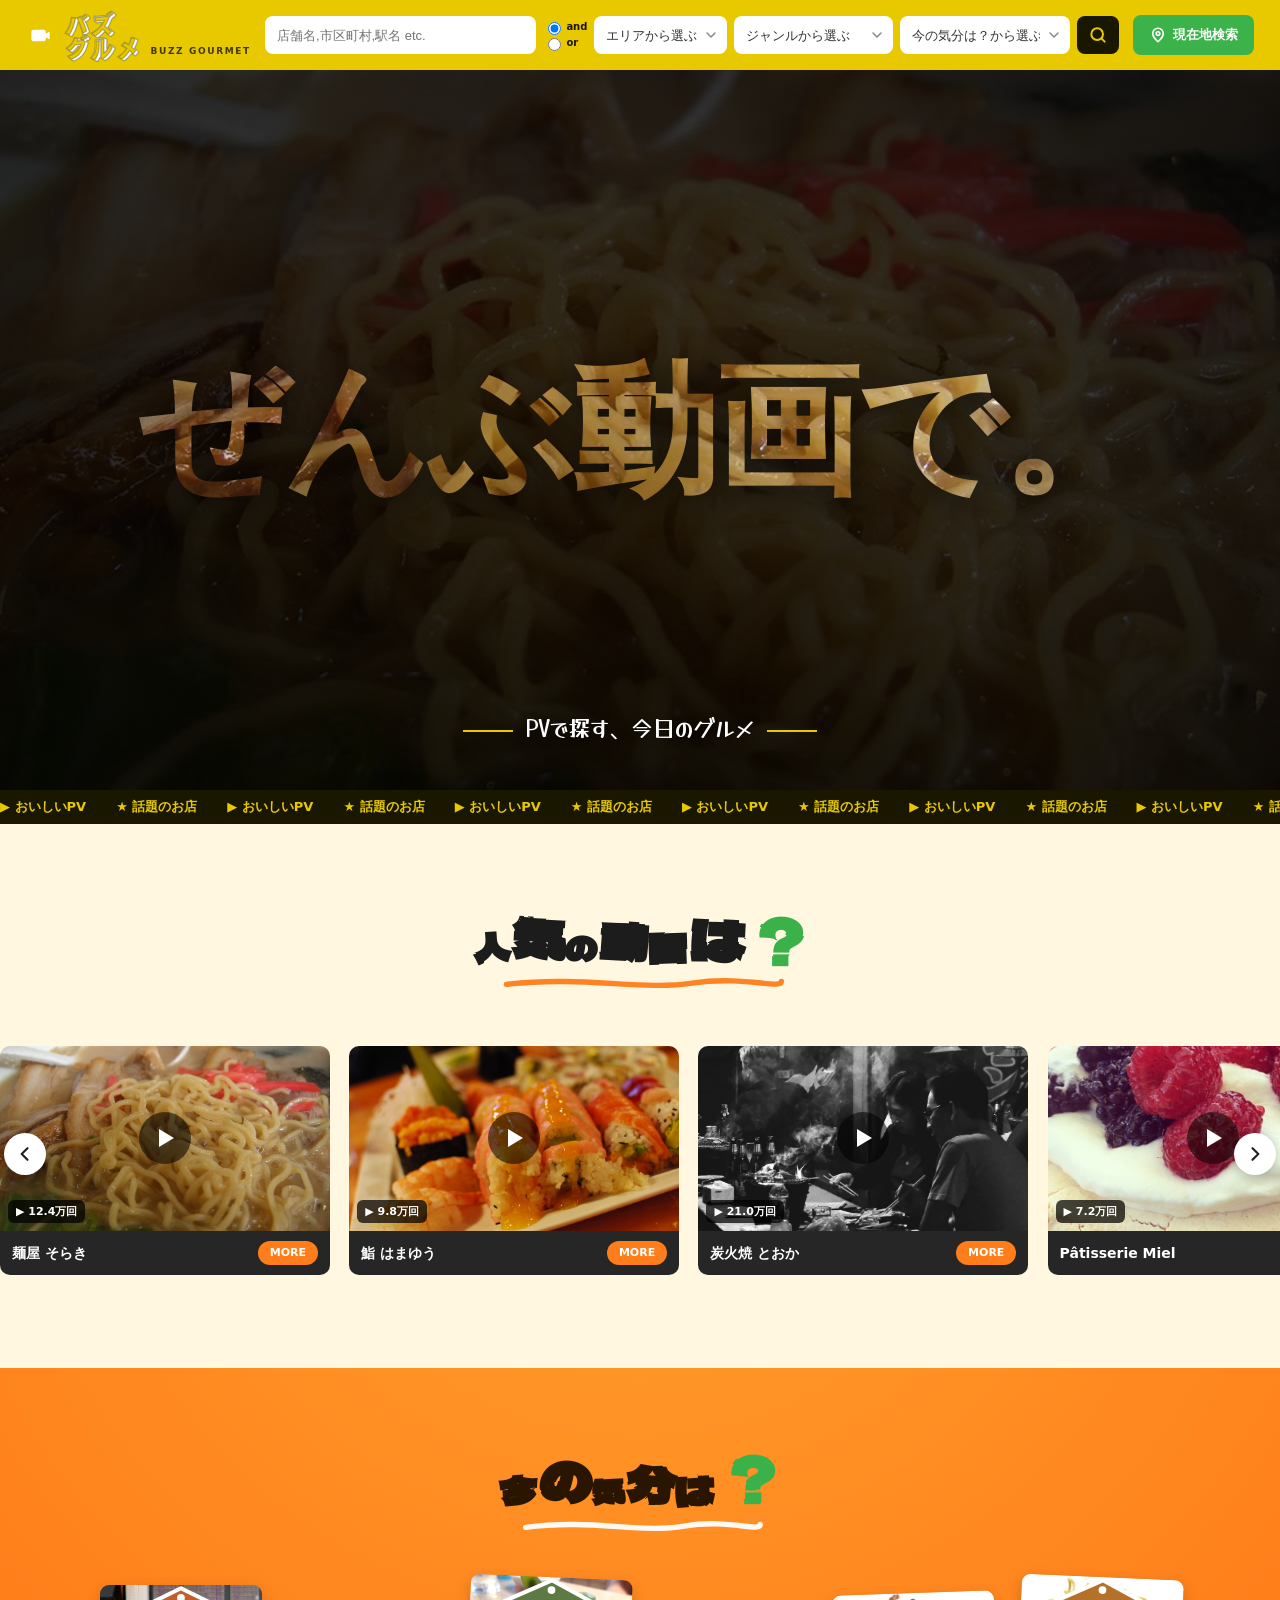
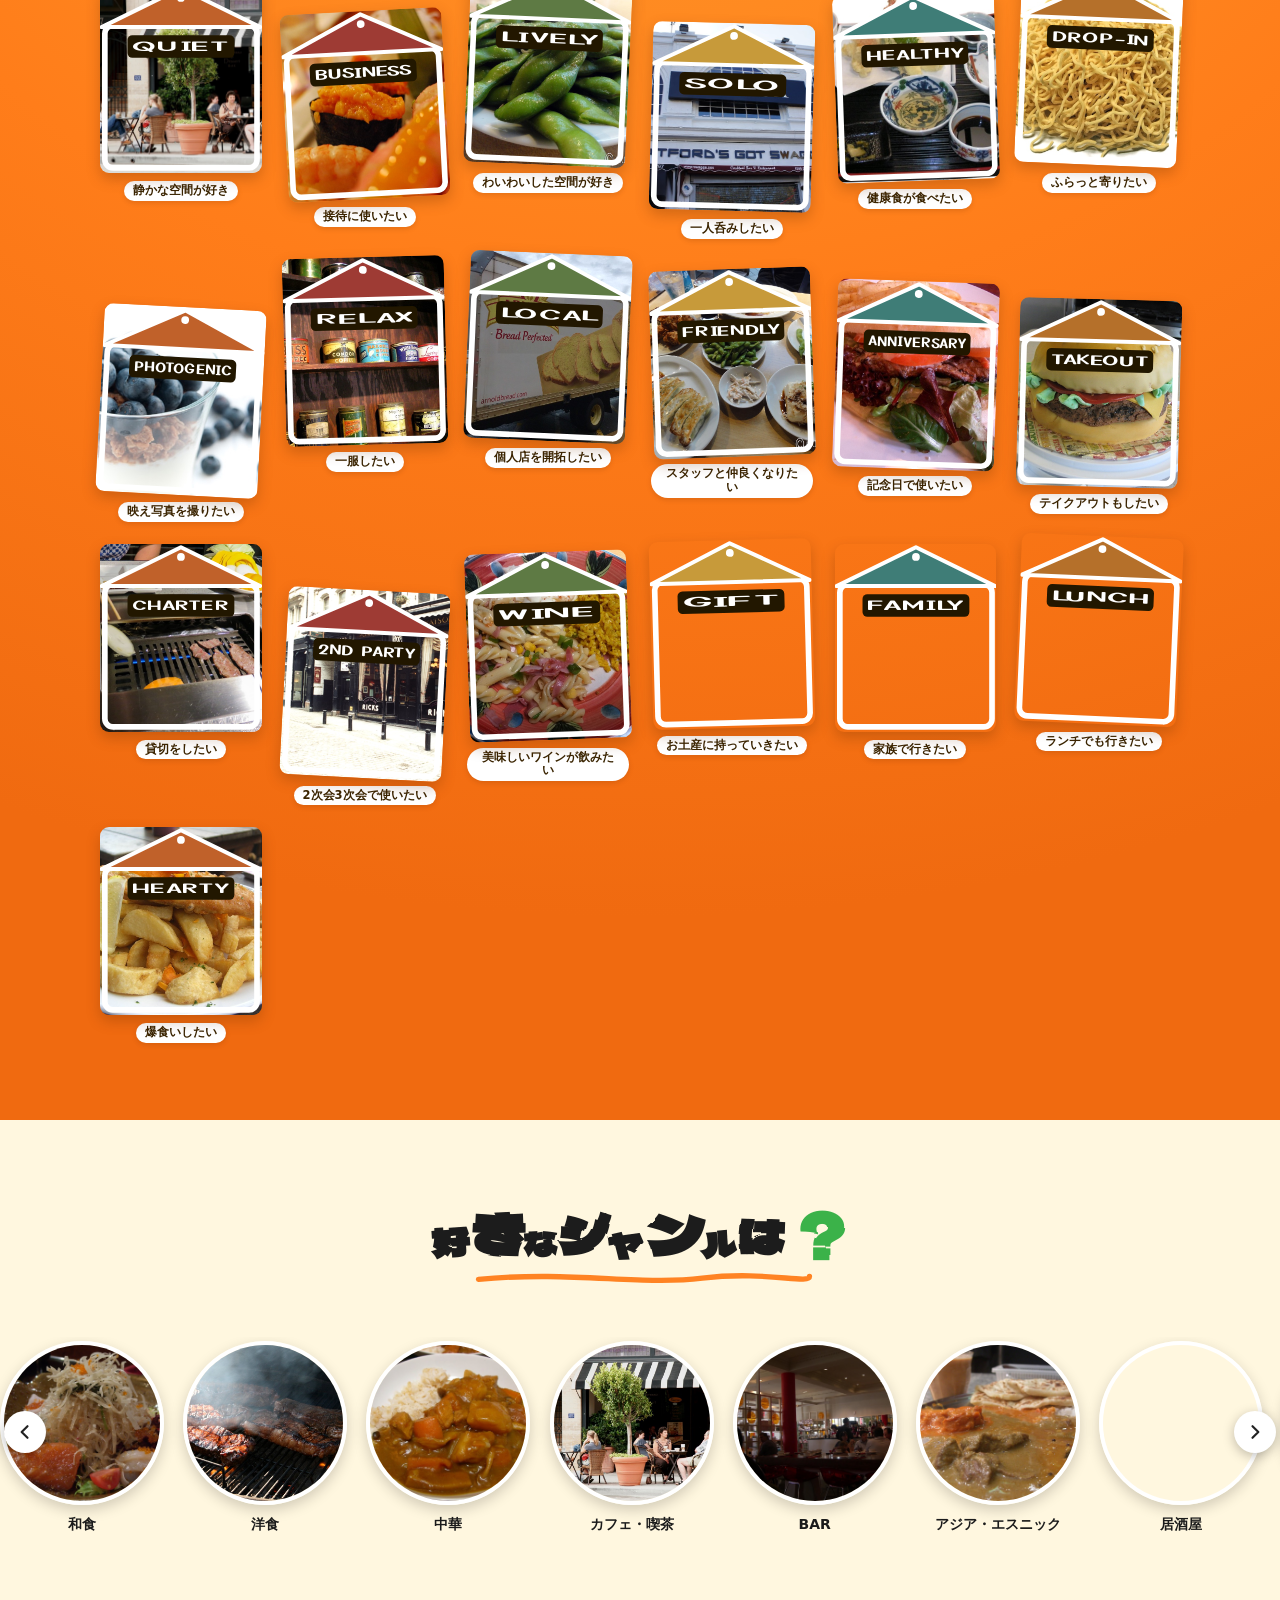
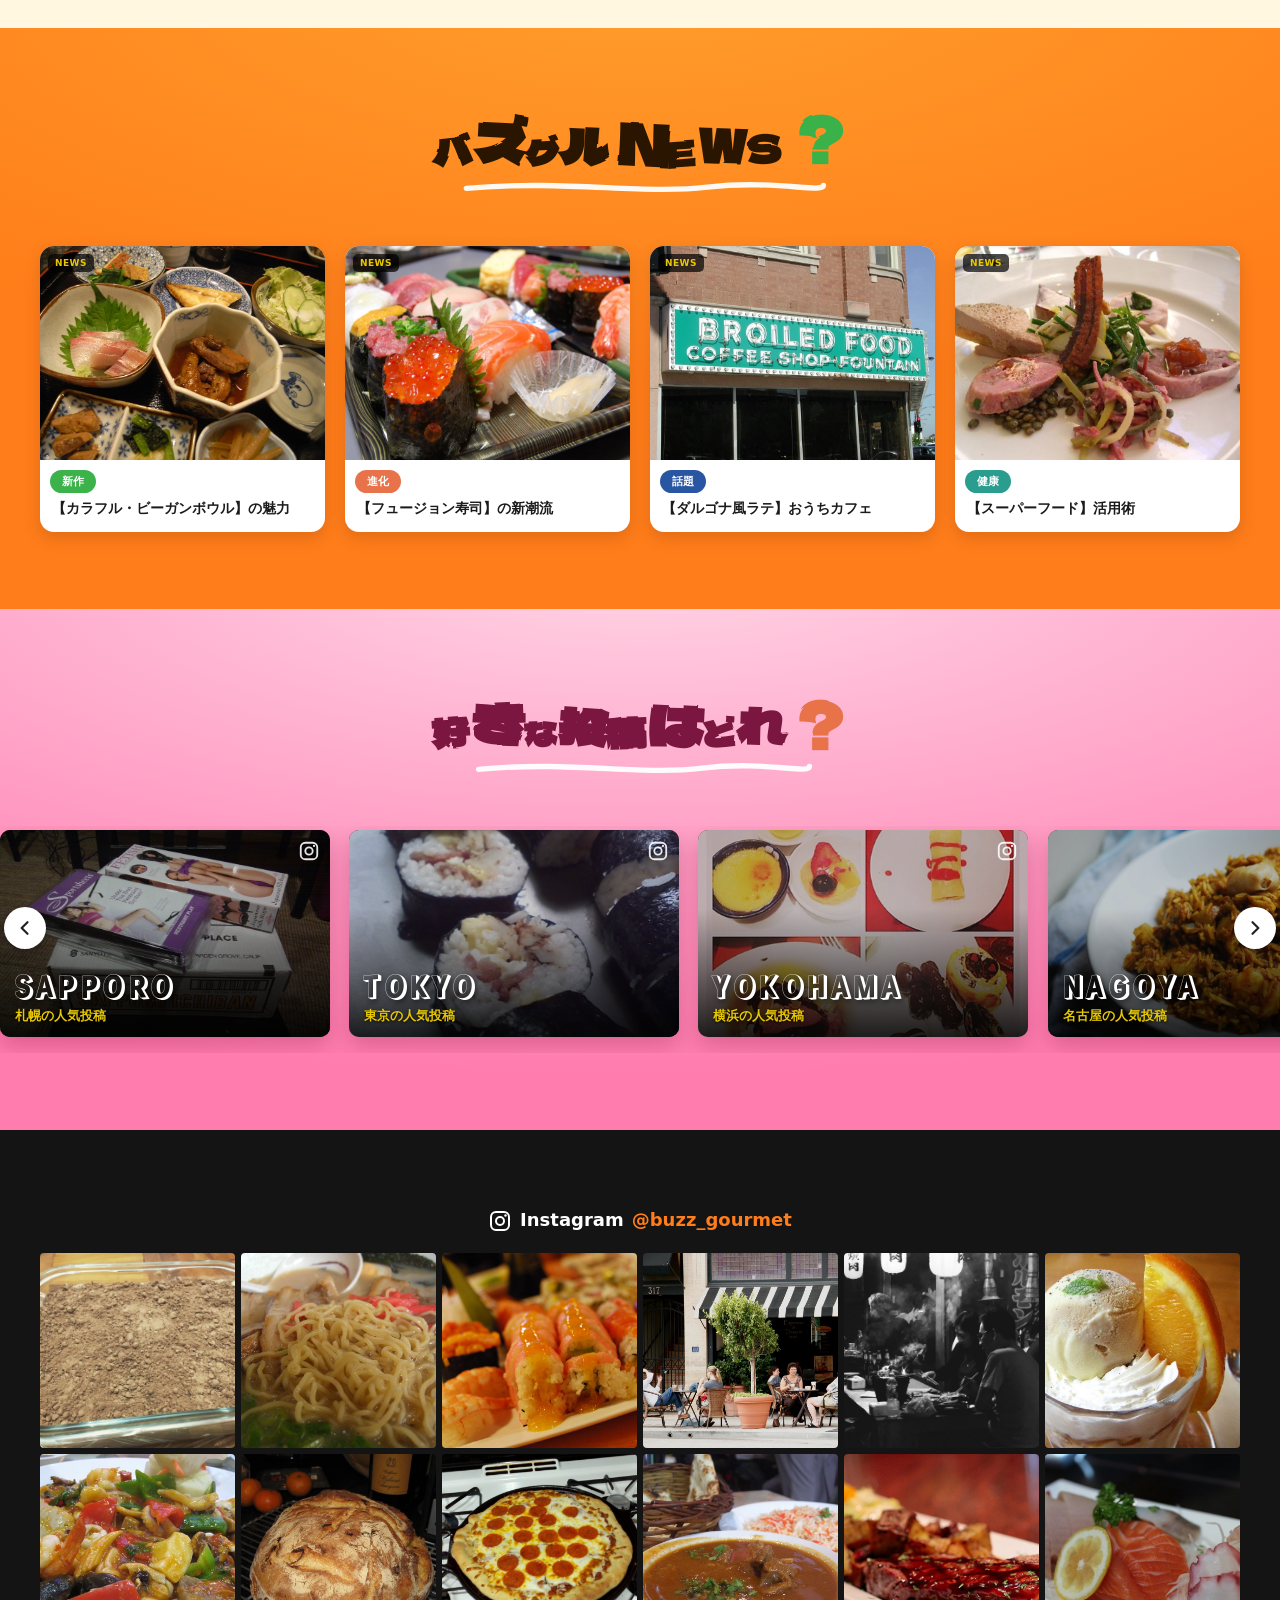
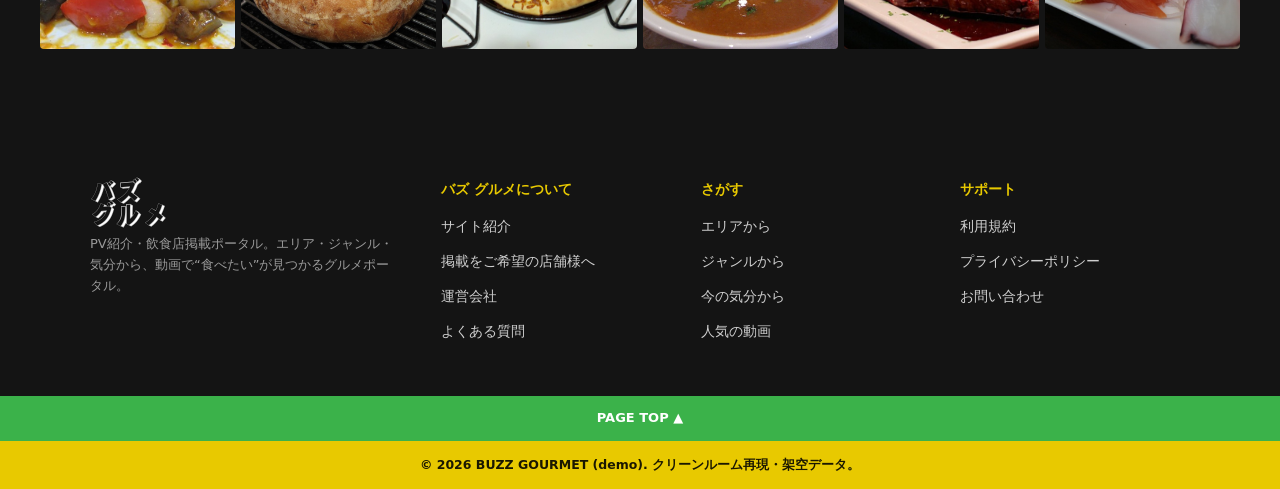
==== commit 765eeed4: "deploy: v10 取り違え是正(雑誌→好きな投稿/エリア別)+見出し大胆手描き+余白拡大 (A)ピンクを実物どおり「好きな投稿はどれ？」エリア別ダークカード(札幌/東京/横浜/名古屋/大阪/福岡" ====
--- a/index.html
+++ b/index.html
@@ -51,10 +51,10 @@
 <main id="main">
 <section class="section section--cream" aria-labelledby="h-pop">
   <div class="wrap"><h2 class="mhead" id="h-pop" aria-label="人気の動画は？">
-    <svg viewBox="0 0 538 132" preserveAspectRatio="xMidYMid meet" aria-hidden="true">
-      <defs><filter id="rh0" x="-6%" y="-12%" width="112%" height="130%"><feTurbulence type="fractalNoise" baseFrequency="0.013 0.022" numOctaves="2" seed="9" result="n"/><feDisplacementMap in="SourceGraphic" in2="n" scale="4.6"/></filter></defs>
-      <path d="M86 106 C188 93 269 115 339 104 S463 113 457 102" fill="none" stroke="#ff7d1a" stroke-width="8" stroke-linecap="round" opacity=".95"/>
-      <text x="269" y="78" text-anchor="middle" rotate="-3 2 -2 3 -1 2 -3" dy="0 4 -3 3 -4 2 -2" filter="url(#rh0)" fill="#1b1b1b" font-family="'Dela Gothic One','Yusei Magic',sans-serif" font-size="62">人気の動画は<tspan dx="8" fill="#3bb24a" font-size="80">？</tspan></text>
+    <svg viewBox="0 0 625 172" preserveAspectRatio="xMidYMid meet" aria-hidden="true">
+      <defs><filter id="rh0" x="-6%" y="-14%" width="112%" height="134%"><feTurbulence type="fractalNoise" baseFrequency="0.012 0.02" numOctaves="2" seed="9" result="n"/><feDisplacementMap in="SourceGraphic" in2="n" scale="5"/></filter></defs>
+      <path d="M88 140 C219 125 313 151 400 138 S550 149 550 135" fill="none" stroke="#ff7d1a" stroke-width="9" stroke-linecap="round" opacity=".95"/>
+      <text x="312.5" y="104" text-anchor="middle" filter="url(#rh0)" fill="#1b1b1b" font-family="'Dela Gothic One','Yusei Magic',sans-serif"><tspan font-size="64" rotate="-4" dy="2">人</tspan><tspan font-size="90" rotate="3" dy="-8">気</tspan><tspan font-size="56" rotate="-3" dy="6">の</tspan><tspan font-size="82" rotate="4" dy="-5">動</tspan><tspan font-size="68" rotate="-2" dy="8">画</tspan><tspan font-size="94" rotate="3" dy="-6">は</tspan><tspan dx="10" dy="6" fill="#3bb24a" font-size="98">？</tspan></text>
     </svg></h2></div>
   <div class="rail">
     <button class="rail__nav prev" aria-label="前へ"><svg viewBox="0 0 24 24" fill="none" stroke="currentColor" stroke-width="2.6" stroke-linecap="round" stroke-linejoin="round"><path d="m15 5-7 7 7 7"/></svg></button>
@@ -133,10 +133,10 @@
 </section>
 <section class="section mood" aria-labelledby="h-mood">
   <div class="wrap"><h2 class="mhead" id="h-mood" aria-label="今の気分は？">
-    <svg viewBox="0 0 474 132" preserveAspectRatio="xMidYMid meet" aria-hidden="true">
-      <defs><filter id="rh1" x="-6%" y="-12%" width="112%" height="130%"><feTurbulence type="fractalNoise" baseFrequency="0.013 0.022" numOctaves="2" seed="18" result="n"/><feDisplacementMap in="SourceGraphic" in2="n" scale="4.6"/></filter></defs>
-      <path d="M76 106 C166 93 237 115 299 104 S408 113 403 102" fill="none" stroke="#fff" stroke-width="8" stroke-linecap="round" opacity=".95"/>
-      <text x="237" y="78" text-anchor="middle" rotate="-3 2 -2 3 -1 2" dy="0 4 -3 3 -4 2" filter="url(#rh1)" fill="#2a1800" font-family="'Dela Gothic One','Yusei Magic',sans-serif" font-size="62">今の気分は<tspan dx="8" fill="#3bb24a" font-size="80">？</tspan></text>
+    <svg viewBox="0 0 533 172" preserveAspectRatio="xMidYMid meet" aria-hidden="true">
+      <defs><filter id="rh1" x="-6%" y="-14%" width="112%" height="134%"><feTurbulence type="fractalNoise" baseFrequency="0.012 0.02" numOctaves="2" seed="18" result="n"/><feDisplacementMap in="SourceGraphic" in2="n" scale="5"/></filter></defs>
+      <path d="M75 140 C187 125 267 151 341 138 S469 149 469 135" fill="none" stroke="#fff" stroke-width="9" stroke-linecap="round" opacity=".95"/>
+      <text x="266.5" y="104" text-anchor="middle" filter="url(#rh1)" fill="#2a1800" font-family="'Dela Gothic One','Yusei Magic',sans-serif"><tspan font-size="64" rotate="-4" dy="2">今</tspan><tspan font-size="90" rotate="3" dy="-8">の</tspan><tspan font-size="56" rotate="-3" dy="6">気</tspan><tspan font-size="82" rotate="4" dy="-5">分</tspan><tspan font-size="68" rotate="-2" dy="8">は</tspan><tspan dx="10" dy="-8" fill="#3bb24a" font-size="98">？</tspan></text>
     </svg></h2><div class="mood__grid"><a class="scene" href="#" data-demo aria-label="今の気分: 静かな空間が好き のお店をさがす">
     <span class="scene__shop"><img src="assets/photos/coffee-025.jpg" width="900" height="768" alt="静かな空間が好き" loading="lazy" decoding="async"><svg class="scene__frame" viewBox="0 0 100 116" preserveAspectRatio="none" aria-hidden="true">
     <rect x="3" y="25" width="94" height="88" rx="5" fill="none" stroke="#fff" stroke-width="3.5"/>
@@ -330,10 +330,10 @@
 </section>
 <section class="section section--cream" aria-labelledby="h-genre">
   <div class="wrap"><h2 class="mhead" id="h-genre" aria-label="好きなジャンルは？">
-    <svg viewBox="0 0 666 132" preserveAspectRatio="xMidYMid meet" aria-hidden="true">
-      <defs><filter id="rh2" x="-6%" y="-12%" width="112%" height="130%"><feTurbulence type="fractalNoise" baseFrequency="0.013 0.022" numOctaves="2" seed="27" result="n"/><feDisplacementMap in="SourceGraphic" in2="n" scale="4.6"/></filter></defs>
-      <path d="M107 106 C233 93 333 115 420 104 S573 113 566 102" fill="none" stroke="#ff7d1a" stroke-width="8" stroke-linecap="round" opacity=".95"/>
-      <text x="333" y="78" text-anchor="middle" rotate="-3 2 -2 3 -1 2 -3 1 -3" dy="0 4 -3 3 -4 2 -2 3 0" filter="url(#rh2)" fill="#1b1b1b" font-family="'Dela Gothic One','Yusei Magic',sans-serif" font-size="62">好きなジャンルは<tspan dx="8" fill="#3bb24a" font-size="80">？</tspan></text>
+    <svg viewBox="0 0 751 172" preserveAspectRatio="xMidYMid meet" aria-hidden="true">
+      <defs><filter id="rh2" x="-6%" y="-14%" width="112%" height="134%"><feTurbulence type="fractalNoise" baseFrequency="0.012 0.02" numOctaves="2" seed="27" result="n"/><feDisplacementMap in="SourceGraphic" in2="n" scale="5"/></filter></defs>
+      <path d="M105 140 C263 125 376 151 481 138 S661 149 661 135" fill="none" stroke="#ff7d1a" stroke-width="9" stroke-linecap="round" opacity=".95"/>
+      <text x="375.5" y="104" text-anchor="middle" filter="url(#rh2)" fill="#1b1b1b" font-family="'Dela Gothic One','Yusei Magic',sans-serif"><tspan font-size="64" rotate="-4" dy="2">好</tspan><tspan font-size="90" rotate="3" dy="-8">き</tspan><tspan font-size="56" rotate="-3" dy="6">な</tspan><tspan font-size="82" rotate="4" dy="-5">ジ</tspan><tspan font-size="68" rotate="-2" dy="8">ャ</tspan><tspan font-size="94" rotate="3" dy="-6">ン</tspan><tspan font-size="58" rotate="-4" dy="4">ル</tspan><tspan font-size="78" rotate="2" dy="-7">は</tspan><tspan dx="10" dy="7" fill="#3bb24a" font-size="98">？</tspan></text>
     </svg></h2></div>
   <div class="rail">
     <button class="rail__nav prev" aria-label="前へ"><svg viewBox="0 0 24 24" fill="none" stroke="currentColor" stroke-width="2.6" stroke-linecap="round" stroke-linejoin="round"><path d="m15 5-7 7 7 7"/></svg></button>
@@ -381,10 +381,10 @@
 </section>
 <section class="section news" aria-labelledby="h-news">
   <div class="wrap"><h2 class="mhead" id="h-news" aria-label="バズグル NEWS？">
-    <svg viewBox="0 0 730 132" preserveAspectRatio="xMidYMid meet" aria-hidden="true">
-      <defs><filter id="rh3" x="-6%" y="-12%" width="112%" height="130%"><feTurbulence type="fractalNoise" baseFrequency="0.013 0.022" numOctaves="2" seed="36" result="n"/><feDisplacementMap in="SourceGraphic" in2="n" scale="4.6"/></filter></defs>
-      <path d="M117 106 C255 93 365 115 460 104 S628 113 621 102" fill="none" stroke="#fff" stroke-width="8" stroke-linecap="round" opacity=".95"/>
-      <text x="365" y="78" text-anchor="middle" rotate="-3 2 -2 3 -1 2 -3 1 -3 2" dy="0 4 -3 3 -4 2 -2 3 0 4" filter="url(#rh3)" fill="#2a1800" font-family="'Dela Gothic One','Yusei Magic',sans-serif" font-size="62">バズグル NEWS<tspan dx="8" fill="#3bb24a" font-size="80">？</tspan></text>
+    <svg viewBox="0 0 810 172" preserveAspectRatio="xMidYMid meet" aria-hidden="true">
+      <defs><filter id="rh3" x="-6%" y="-14%" width="112%" height="134%"><feTurbulence type="fractalNoise" baseFrequency="0.012 0.02" numOctaves="2" seed="36" result="n"/><feDisplacementMap in="SourceGraphic" in2="n" scale="5"/></filter></defs>
+      <path d="M113 140 C284 125 405 151 518 138 S713 149 713 135" fill="none" stroke="#fff" stroke-width="9" stroke-linecap="round" opacity=".95"/>
+      <text x="405" y="104" text-anchor="middle" filter="url(#rh3)" fill="#2a1800" font-family="'Dela Gothic One','Yusei Magic',sans-serif"><tspan font-size="64" rotate="-4" dy="2">バ</tspan><tspan font-size="90" rotate="3" dy="-8">ズ</tspan><tspan font-size="56" rotate="-3" dy="6">グ</tspan><tspan font-size="82" rotate="4" dy="-5">ル</tspan><tspan font-size="68" rotate="-2" dy="8"> </tspan><tspan font-size="94" rotate="3" dy="-6">N</tspan><tspan font-size="58" rotate="-4" dy="4">E</tspan><tspan font-size="78" rotate="2" dy="-7">W</tspan><tspan font-size="64" rotate="-4" dy="2">S</tspan><tspan dx="10" dy="-2" fill="#3bb24a" font-size="98">？</tspan></text>
     </svg></h2><div class="news__grid"><a class="ncard" href="#" data-demo aria-label="NEWS: カラフル・ビーガンボウルの魅力">
     <span class="ncard__media"><img src="assets/photos/teishoku-045.jpg" width="900" height="675" alt="カラフル・ビーガンボウル" loading="lazy" decoding="async"><span class="ncard__news">NEWS</span></span>
     <span class="ncard__tag" style="background:#3bb24a">新作</span>
@@ -402,39 +402,45 @@
     <span class="ncard__tag" style="background:#2a9d8f">健康</span>
     <span class="ncard__title">【スーパーフード】活用術</span></a></div></div>
 </section>
-<section class="section section--pink" aria-labelledby="h-mag">
-  <div class="wrap"><h2 class="mhead" id="h-mag" aria-label="好きな雑誌はどれ？">
-    <svg viewBox="0 0 666 132" preserveAspectRatio="xMidYMid meet" aria-hidden="true">
-      <defs><filter id="rh4" x="-6%" y="-12%" width="112%" height="130%"><feTurbulence type="fractalNoise" baseFrequency="0.013 0.022" numOctaves="2" seed="45" result="n"/><feDisplacementMap in="SourceGraphic" in2="n" scale="4.6"/></filter></defs>
-      <path d="M107 106 C233 93 333 115 420 104 S573 113 566 102" fill="none" stroke="#fff" stroke-width="8" stroke-linecap="round" opacity=".95"/>
-      <text x="333" y="78" text-anchor="middle" rotate="-3 2 -2 3 -1 2 -3 1 -3" dy="0 4 -3 3 -4 2 -2 3 0" filter="url(#rh4)" fill="#7a1840" font-family="'Dela Gothic One','Yusei Magic',sans-serif" font-size="62">好きな雑誌はどれ<tspan dx="8" fill="#e8734a" font-size="80">？</tspan></text>
+<section class="section section--pink" aria-labelledby="h-post">
+  <div class="wrap"><h2 class="mhead" id="h-post" aria-label="好きな投稿はどれ？">
+    <svg viewBox="0 0 751 172" preserveAspectRatio="xMidYMid meet" aria-hidden="true">
+      <defs><filter id="rh4" x="-6%" y="-14%" width="112%" height="134%"><feTurbulence type="fractalNoise" baseFrequency="0.012 0.02" numOctaves="2" seed="45" result="n"/><feDisplacementMap in="SourceGraphic" in2="n" scale="5"/></filter></defs>
+      <path d="M105 140 C263 125 376 151 481 138 S661 149 661 135" fill="none" stroke="#fff" stroke-width="9" stroke-linecap="round" opacity=".95"/>
+      <text x="375.5" y="104" text-anchor="middle" filter="url(#rh4)" fill="#7a1840" font-family="'Dela Gothic One','Yusei Magic',sans-serif"><tspan font-size="64" rotate="-4" dy="2">好</tspan><tspan font-size="90" rotate="3" dy="-8">き</tspan><tspan font-size="56" rotate="-3" dy="6">な</tspan><tspan font-size="82" rotate="4" dy="-5">投</tspan><tspan font-size="68" rotate="-2" dy="8">稿</tspan><tspan font-size="94" rotate="3" dy="-6">は</tspan><tspan font-size="58" rotate="-4" dy="4">ど</tspan><tspan font-size="78" rotate="2" dy="-7">れ</tspan><tspan dx="10" dy="7" fill="#e8734a" font-size="98">？</tspan></text>
     </svg></h2></div>
   <div class="rail">
     <button class="rail__nav prev" aria-label="前へ"><svg viewBox="0 0 24 24" fill="none" stroke="currentColor" stroke-width="2.6" stroke-linecap="round" stroke-linejoin="round"><path d="m15 5-7 7 7 7"/></svg></button>
-    <div class="rail__track"><a class="mag" href="#" data-demo aria-label="雑誌「毎日ごはん」Vol.48">
-    <span class="mag__cover"><img src="assets/photos/teishoku-046.jpg" width="900" height="675" alt="毎日ごはん 表紙" loading="lazy" decoding="async">
-      <span class="mag__vol">Vol.48</span><span class="mag__band">毎日ごはん</span></span></a>
-<a class="mag" href="#" data-demo aria-label="雑誌「週刊 麺の世界」Vol.12">
-    <span class="mag__cover"><img src="assets/photos/ramen-003.jpg" width="900" height="675" alt="週刊 麺の世界 表紙" loading="lazy" decoding="async">
-      <span class="mag__vol">Vol.12</span><span class="mag__band">週刊 麺の世界</span></span></a>
-<a class="mag" href="#" data-demo aria-label="雑誌「おうちカフェ日和」Vol.07">
-    <span class="mag__cover"><img src="assets/photos/coffee-025.jpg" width="900" height="768" alt="おうちカフェ日和 表紙" loading="lazy" decoding="async">
-      <span class="mag__vol">Vol.07</span><span class="mag__band">おうちカフェ日和</span></span></a>
-<a class="mag" href="#" data-demo aria-label="雑誌「酒場手帖」Vol.33">
-    <span class="mag__cover"><img src="assets/photos/izakaya-015.jpg" width="900" height="675" alt="酒場手帖 表紙" loading="lazy" decoding="async">
-      <span class="mag__vol">Vol.33</span><span class="mag__band">酒場手帖</span></span></a>
-<a class="mag" href="#" data-demo aria-label="雑誌「スイーツ偏愛」Vol.21">
-    <span class="mag__cover"><img src="assets/photos/dessert-022.jpg" width="900" height="900" alt="スイーツ偏愛 表紙" loading="lazy" decoding="async">
-      <span class="mag__vol">Vol.21</span><span class="mag__band">スイーツ偏愛</span></span></a>
-<a class="mag" href="#" data-demo aria-label="雑誌「海鮮さんぽ」Vol.15">
-    <span class="mag__cover"><img src="assets/photos/seafood-041.jpg" width="900" height="675" alt="海鮮さんぽ 表紙" loading="lazy" decoding="async">
-      <span class="mag__vol">Vol.15</span><span class="mag__band">海鮮さんぽ</span></span></a></div>
+    <div class="rail__track"><a class="post" href="#" data-demo aria-label="札幌の投稿を見る">
+    <span class="post__media"><img src="assets/photos/ramen-003.jpg" width="900" height="675" alt="札幌 の投稿" loading="lazy" decoding="async">
+      <span class="post__ig"><svg viewBox="0 0 24 24" fill="none" stroke="currentColor" stroke-width="2" stroke-linecap="round"><rect x="3" y="3" width="18" height="18" rx="5"/><circle cx="12" cy="12" r="4"/><circle cx="17.5" cy="6.5" r="1.2" fill="currentColor" stroke="none"/></svg></span>
+      <span class="post__en">SAPPORO</span><span class="post__ja">札幌の人気投稿</span></span></a>
+<a class="post" href="#" data-demo aria-label="東京の投稿を見る">
+    <span class="post__media"><img src="assets/photos/sushi-007.jpg" width="900" height="675" alt="東京 の投稿" loading="lazy" decoding="async">
+      <span class="post__ig"><svg viewBox="0 0 24 24" fill="none" stroke="currentColor" stroke-width="2" stroke-linecap="round"><rect x="3" y="3" width="18" height="18" rx="5"/><circle cx="12" cy="12" r="4"/><circle cx="17.5" cy="6.5" r="1.2" fill="currentColor" stroke="none"/></svg></span>
+      <span class="post__en">TOKYO</span><span class="post__ja">東京の人気投稿</span></span></a>
+<a class="post" href="#" data-demo aria-label="横浜の投稿を見る">
+    <span class="post__media"><img src="assets/photos/dessert-022.jpg" width="900" height="900" alt="横浜 の投稿" loading="lazy" decoding="async">
+      <span class="post__ig"><svg viewBox="0 0 24 24" fill="none" stroke="currentColor" stroke-width="2" stroke-linecap="round"><rect x="3" y="3" width="18" height="18" rx="5"/><circle cx="12" cy="12" r="4"/><circle cx="17.5" cy="6.5" r="1.2" fill="currentColor" stroke="none"/></svg></span>
+      <span class="post__en">YOKOHAMA</span><span class="post__ja">横浜の人気投稿</span></span></a>
+<a class="post" href="#" data-demo aria-label="名古屋の投稿を見る">
+    <span class="post__media"><img src="assets/photos/curry-031.jpg" width="900" height="602" alt="名古屋 の投稿" loading="lazy" decoding="async">
+      <span class="post__ig"><svg viewBox="0 0 24 24" fill="none" stroke="currentColor" stroke-width="2" stroke-linecap="round"><rect x="3" y="3" width="18" height="18" rx="5"/><circle cx="12" cy="12" r="4"/><circle cx="17.5" cy="6.5" r="1.2" fill="currentColor" stroke="none"/></svg></span>
+      <span class="post__en">NAGOYA</span><span class="post__ja">名古屋の人気投稿</span></span></a>
+<a class="post" href="#" data-demo aria-label="大阪の投稿を見る">
+    <span class="post__media"><img src="assets/photos/yakiniku-011.jpg" width="900" height="675" alt="大阪 の投稿" loading="lazy" decoding="async">
+      <span class="post__ig"><svg viewBox="0 0 24 24" fill="none" stroke="currentColor" stroke-width="2" stroke-linecap="round"><rect x="3" y="3" width="18" height="18" rx="5"/><circle cx="12" cy="12" r="4"/><circle cx="17.5" cy="6.5" r="1.2" fill="currentColor" stroke="none"/></svg></span>
+      <span class="post__en">OSAKA</span><span class="post__ja">大阪の人気投稿</span></span></a>
+<a class="post" href="#" data-demo aria-label="福岡の投稿を見る">
+    <span class="post__media"><img src="assets/photos/seafood-041.jpg" width="900" height="675" alt="福岡 の投稿" loading="lazy" decoding="async">
+      <span class="post__ig"><svg viewBox="0 0 24 24" fill="none" stroke="currentColor" stroke-width="2" stroke-linecap="round"><rect x="3" y="3" width="18" height="18" rx="5"/><circle cx="12" cy="12" r="4"/><circle cx="17.5" cy="6.5" r="1.2" fill="currentColor" stroke="none"/></svg></span>
+      <span class="post__en">FUKUOKA</span><span class="post__ja">福岡の人気投稿</span></span></a></div>
     <button class="rail__nav next" aria-label="次へ"><svg viewBox="0 0 24 24" fill="none" stroke="currentColor" stroke-width="2.6" stroke-linecap="round" stroke-linejoin="round"><path d="m9 5 7 7-7 7"/></svg></button>
   </div>
 </section>
 <section class="section section--dark insta" aria-labelledby="h-insta">
   <div class="wrap"><h2 class="insta__head" id="h-insta"><svg viewBox="0 0 24 24" fill="none" stroke="currentColor" stroke-width="2" stroke-linecap="round"><rect x="3" y="3" width="18" height="18" rx="5"/><circle cx="12" cy="12" r="4"/><circle cx="17.5" cy="6.5" r="1.2" fill="currentColor" stroke="none"/></svg><span>Instagram</span><b>@buzz_gourmet</b></h2>
-  <div class="insta__grid"><a href="#" data-demo aria-label="Instagram 投稿 1"><img src="assets/photos/dessert-023.jpg" width="900" height="900" alt="Instagram 投稿写真" loading="lazy" decoding="async"></a><a href="#" data-demo aria-label="Instagram 投稿 2"><img src="assets/photos/ramen-000.jpg" width="900" height="675" alt="Instagram 投稿写真" loading="lazy" decoding="async"></a><a href="#" data-demo aria-label="Instagram 投稿 3"><img src="assets/photos/sushi-007.jpg" width="900" height="675" alt="Instagram 投稿写真" loading="lazy" decoding="async"></a><a href="#" data-demo aria-label="Instagram 投稿 4"><img src="assets/photos/coffee-026.jpg" width="900" height="673" alt="Instagram 投稿写真" loading="lazy" decoding="async"></a><a href="#" data-demo aria-label="Instagram 投稿 5"><img src="assets/photos/yakiniku-011.jpg" width="900" height="675" alt="Instagram 投稿写真" loading="lazy" decoding="async"></a><a href="#" data-demo aria-label="Instagram 投稿 6"><img src="assets/photos/parfait-074.jpg" width="900" height="675" alt="Instagram 投稿写真" loading="lazy" decoding="async"></a><a href="#" data-demo aria-label="Instagram 投稿 7"><img src="assets/photos/seafood-042.jpg" width="900" height="675" alt="Instagram 投稿写真" loading="lazy" decoding="async"></a><a href="#" data-demo aria-label="Instagram 投稿 8"><img src="assets/photos/bakery-054.jpg" width="900" height="675" alt="Instagram 投稿写真" loading="lazy" decoding="async"></a><a href="#" data-demo aria-label="Instagram 投稿 9"><img src="assets/photos/pizza-034.jpg" width="900" height="675" alt="Instagram 投稿写真" loading="lazy" decoding="async"></a><a href="#" data-demo aria-label="Instagram 投稿 10"><img src="assets/photos/curry-031.jpg" width="900" height="602" alt="Instagram 投稿写真" loading="lazy" decoding="async"></a><a href="#" data-demo aria-label="Instagram 投稿 11"><img src="assets/photos/steak-079.jpg" width="900" height="433" alt="Instagram 投稿写真" loading="lazy" decoding="async"></a><a href="#" data-demo aria-label="Instagram 投稿 12"><img src="assets/photos/sashimi-066.jpg" width="900" height="600" alt="Instagram 投稿写真" loading="lazy" decoding="async"></a></div></div>
+  <div class="insta__grid"><a href="#" data-demo aria-label="Instagram 投稿 1"><img src="assets/photos/dessert-023.jpg" width="900" height="900" alt="Instagram 投稿写真" loading="lazy" decoding="async"></a><a href="#" data-demo aria-label="Instagram 投稿 2"><img src="assets/photos/ramen-000.jpg" width="900" height="675" alt="Instagram 投稿写真" loading="lazy" decoding="async"></a><a href="#" data-demo aria-label="Instagram 投稿 3"><img src="assets/photos/sushi-004.jpg" width="900" height="602" alt="Instagram 投稿写真" loading="lazy" decoding="async"></a><a href="#" data-demo aria-label="Instagram 投稿 4"><img src="assets/photos/coffee-025.jpg" width="900" height="768" alt="Instagram 投稿写真" loading="lazy" decoding="async"></a><a href="#" data-demo aria-label="Instagram 投稿 5"><img src="assets/photos/yakiniku-008.jpg" width="900" height="900" alt="Instagram 投稿写真" loading="lazy" decoding="async"></a><a href="#" data-demo aria-label="Instagram 投稿 6"><img src="assets/photos/parfait-074.jpg" width="900" height="675" alt="Instagram 投稿写真" loading="lazy" decoding="async"></a><a href="#" data-demo aria-label="Instagram 投稿 7"><img src="assets/photos/seafood-042.jpg" width="900" height="675" alt="Instagram 投稿写真" loading="lazy" decoding="async"></a><a href="#" data-demo aria-label="Instagram 投稿 8"><img src="assets/photos/bakery-054.jpg" width="900" height="675" alt="Instagram 投稿写真" loading="lazy" decoding="async"></a><a href="#" data-demo aria-label="Instagram 投稿 9"><img src="assets/photos/pizza-034.jpg" width="900" height="675" alt="Instagram 投稿写真" loading="lazy" decoding="async"></a><a href="#" data-demo aria-label="Instagram 投稿 10"><img src="assets/photos/curry-028.jpg" width="900" height="675" alt="Instagram 投稿写真" loading="lazy" decoding="async"></a><a href="#" data-demo aria-label="Instagram 投稿 11"><img src="assets/photos/steak-079.jpg" width="900" height="433" alt="Instagram 投稿写真" loading="lazy" decoding="async"></a><a href="#" data-demo aria-label="Instagram 投稿 12"><img src="assets/photos/sashimi-066.jpg" width="900" height="600" alt="Instagram 投稿写真" loading="lazy" decoding="async"></a></div></div>
 </section>
 </main>
 <footer class="foot">
--- a/style.css
+++ b/style.css
@@ -81,14 +81,14 @@
 @keyframes ticker{from{transform:translateX(0);}to{transform:translateX(-50%);}}
 
 /* ============ Section scaffolding ============ */
-.section{padding:clamp(30px,4.5vw,56px) 0;}
+.section{padding:clamp(40px,6vw,82px) 0;}
 .section--cream{background:var(--cream);}
 .section--dark{background:var(--dark);color:#fff;}
 .section--pink{background:radial-gradient(120% 100% at 50% -10%, #ffd6e6 0%, #ff9ec4 58%, #ff7cae 100%);}
 .wrap{padding:0 clamp(14px,3.5vw,40px);max-width:1280px;margin:0 auto;}
 /* マーカー見出し(SVG手描き作字) */
-.mhead{display:block;margin:0 auto clamp(16px,2.4vw,32px);text-align:center;line-height:0;}
-.mhead svg{display:inline-block;height:clamp(44px,6.2vw,80px);width:auto;max-width:94%;}
+.mhead{display:block;margin:0 auto clamp(22px,3vw,44px);text-align:center;line-height:0;}
+.mhead svg{display:inline-block;height:clamp(58px,8vw,108px);width:auto;max-width:96%;}
 
 /* ============ 横カルーセル共通 ============ */
 .rail{position:relative;max-width:1320px;margin:0 auto;}
@@ -118,7 +118,7 @@
 
 /* ============ 今の気分 (家型シーンbadge) ============ */
 .mood{background:radial-gradient(125% 100% at 50% -15%, var(--orange2) 0%, var(--orange) 55%, #f06a10 100%);}
-.mood__grid{display:grid;grid-template-columns:repeat(8,1fr);gap:clamp(10px,1.1vw,18px);align-items:start;}
+.mood__grid{display:grid;grid-template-columns:repeat(6,1fr);gap:clamp(14px,1.7vw,26px);align-items:start;max-width:1080px;margin:0 auto;}
 .scene{position:relative;display:flex;flex-direction:column;align-items:center;text-decoration:none;}
 .scene__shop{position:relative;width:100%;aspect-ratio:100/116;border-radius:9px;overflow:hidden;
   box-shadow:0 6px 14px rgba(110,45,0,.3);transform:rotate(var(--rot,0deg));transition:transform .18s;}
@@ -155,14 +155,15 @@
 .ncard__title{padding:6px 12px 14px;font-weight:700;font-size:13.5px;line-height:1.4;color:var(--ink);}
 
 /* ============ 好きな雑誌 (縦長表紙カード) ============ */
-.mag{flex:0 0 auto;width:clamp(240px,28vw,330px);scroll-snap-align:start;text-decoration:none;}
-.mag__cover{position:relative;display:block;aspect-ratio:16/10;border-radius:10px;overflow:hidden;background:#1a1a1a;box-shadow:0 9px 22px rgba(140,20,70,.3);}
-.mag__cover img{width:100%;height:100%;object-fit:cover;opacity:.82;transition:transform .4s;}
-.mag:hover .mag__cover img{transform:scale(1.05);}
-.mag__cover::after{content:"";position:absolute;inset:0;background:linear-gradient(to top,rgba(0,0,0,.85) 0%,rgba(0,0,0,.08) 60%);}
-.mag__band{position:absolute;left:12px;right:12px;bottom:10px;z-index:2;color:#fff;
-  font-family:var(--font-pop);font-weight:700;font-size:clamp(15px,1.6vw,21px);text-align:left;line-height:1.2;text-shadow:0 1px 4px rgba(0,0,0,.85);}
-.mag__vol{position:absolute;top:10px;left:10px;z-index:2;background:var(--accent);color:var(--accent-ink);font-weight:800;font-size:10px;padding:2px 9px;border-radius:999px;}
+.post{flex:0 0 auto;width:clamp(240px,28vw,330px);scroll-snap-align:start;text-decoration:none;}
+.post__media{position:relative;display:block;aspect-ratio:16/10;border-radius:10px;overflow:hidden;background:#1a1a1a;box-shadow:0 9px 22px rgba(140,20,70,.3);}
+.post__media img{width:100%;height:100%;object-fit:cover;opacity:.82;transition:transform .4s;}
+.post:hover .post__media img{transform:scale(1.05);}
+.post__media::after{content:"";position:absolute;inset:0;background:linear-gradient(to top,rgba(0,0,0,.85) 0%,rgba(0,0,0,.06) 62%);}
+.post__en{position:absolute;left:14px;bottom:28px;z-index:2;color:#fff;font-family:var(--font-logo);font-weight:400;font-size:clamp(20px,2.4vw,30px);letter-spacing:.05em;text-shadow:0 2px 6px rgba(0,0,0,.85);}
+.post__ja{position:absolute;left:15px;bottom:11px;z-index:2;color:var(--accent);font-weight:700;font-size:12.5px;text-shadow:0 1px 3px rgba(0,0,0,.85);}
+.post__ig{position:absolute;top:10px;right:10px;z-index:2;width:22px;height:22px;color:#fff;opacity:.9;}
+.post__ig svg{width:100%;height:100%;}
 
 /* ============ Instagram ============ */
 .insta__head{display:flex;align-items:center;justify-content:center;gap:8px;margin:0 0 18px;font-size:18px;font-weight:700;color:var(--ink);}
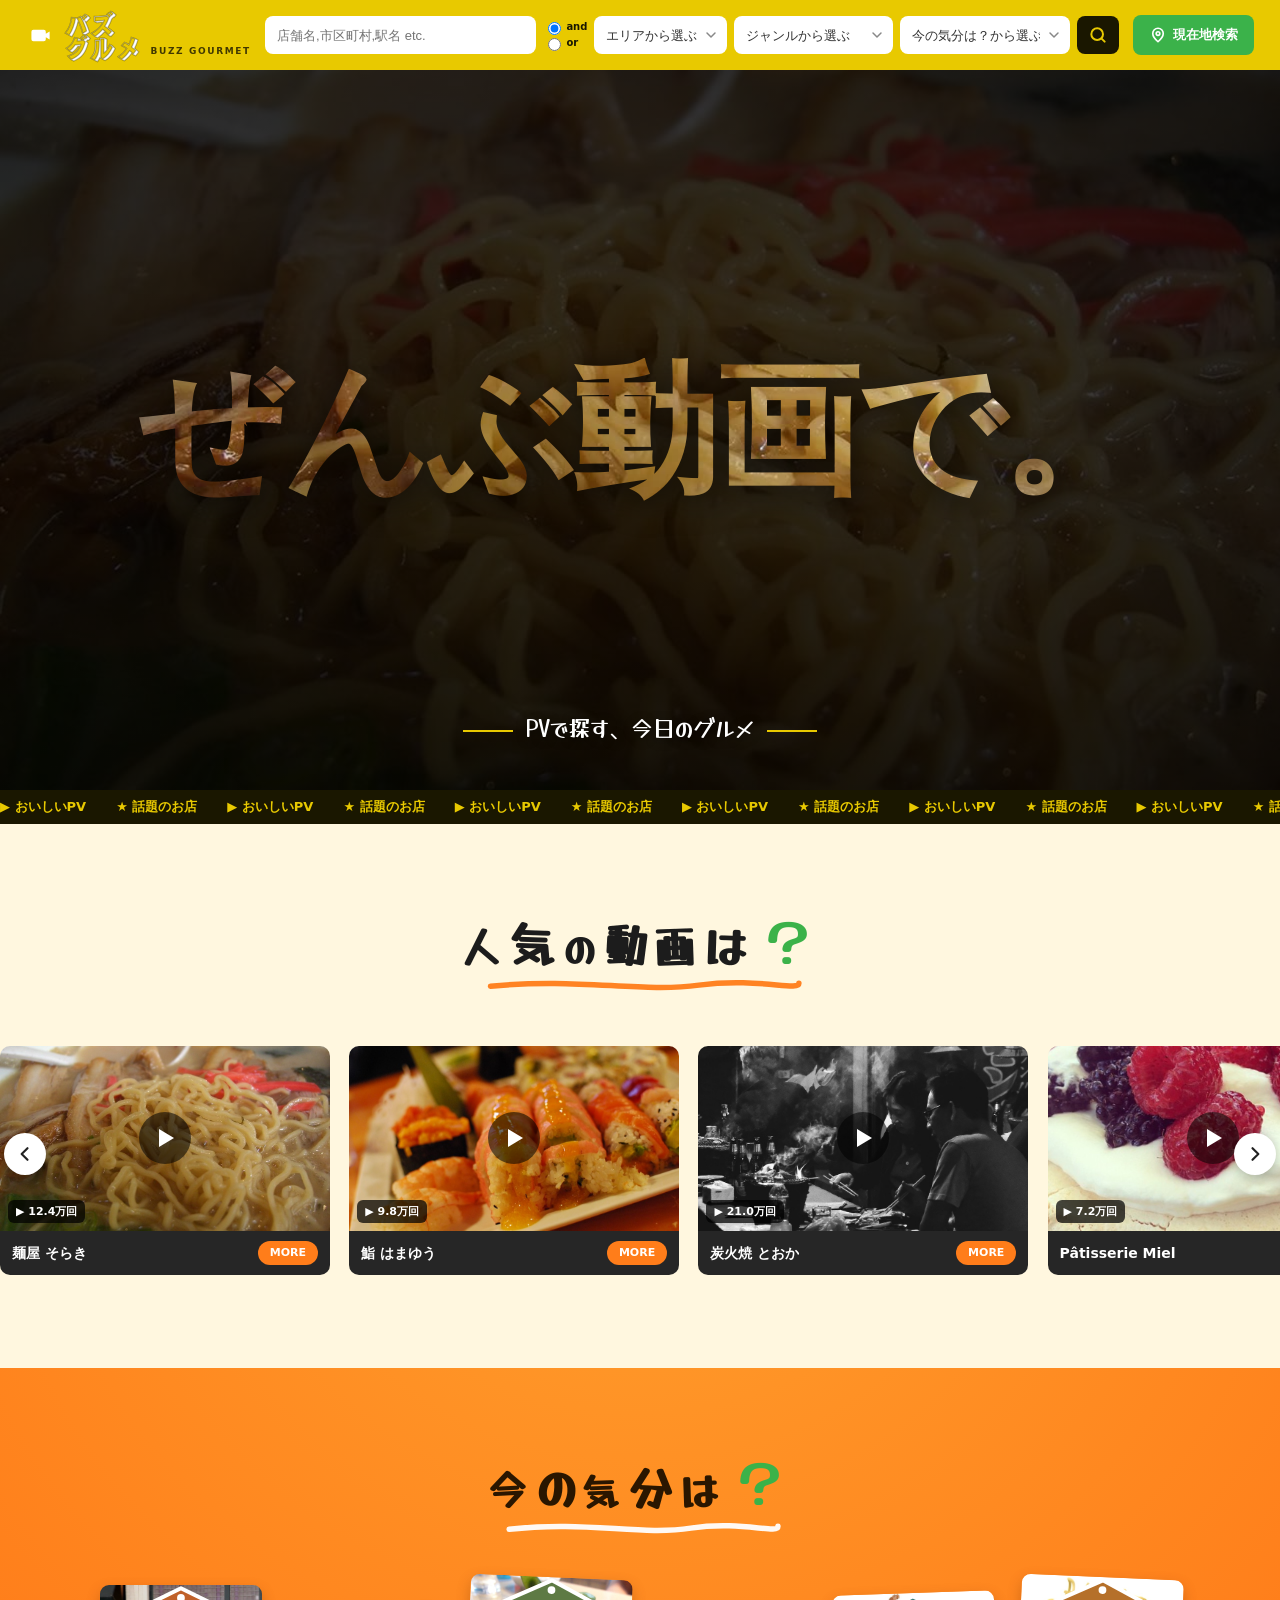
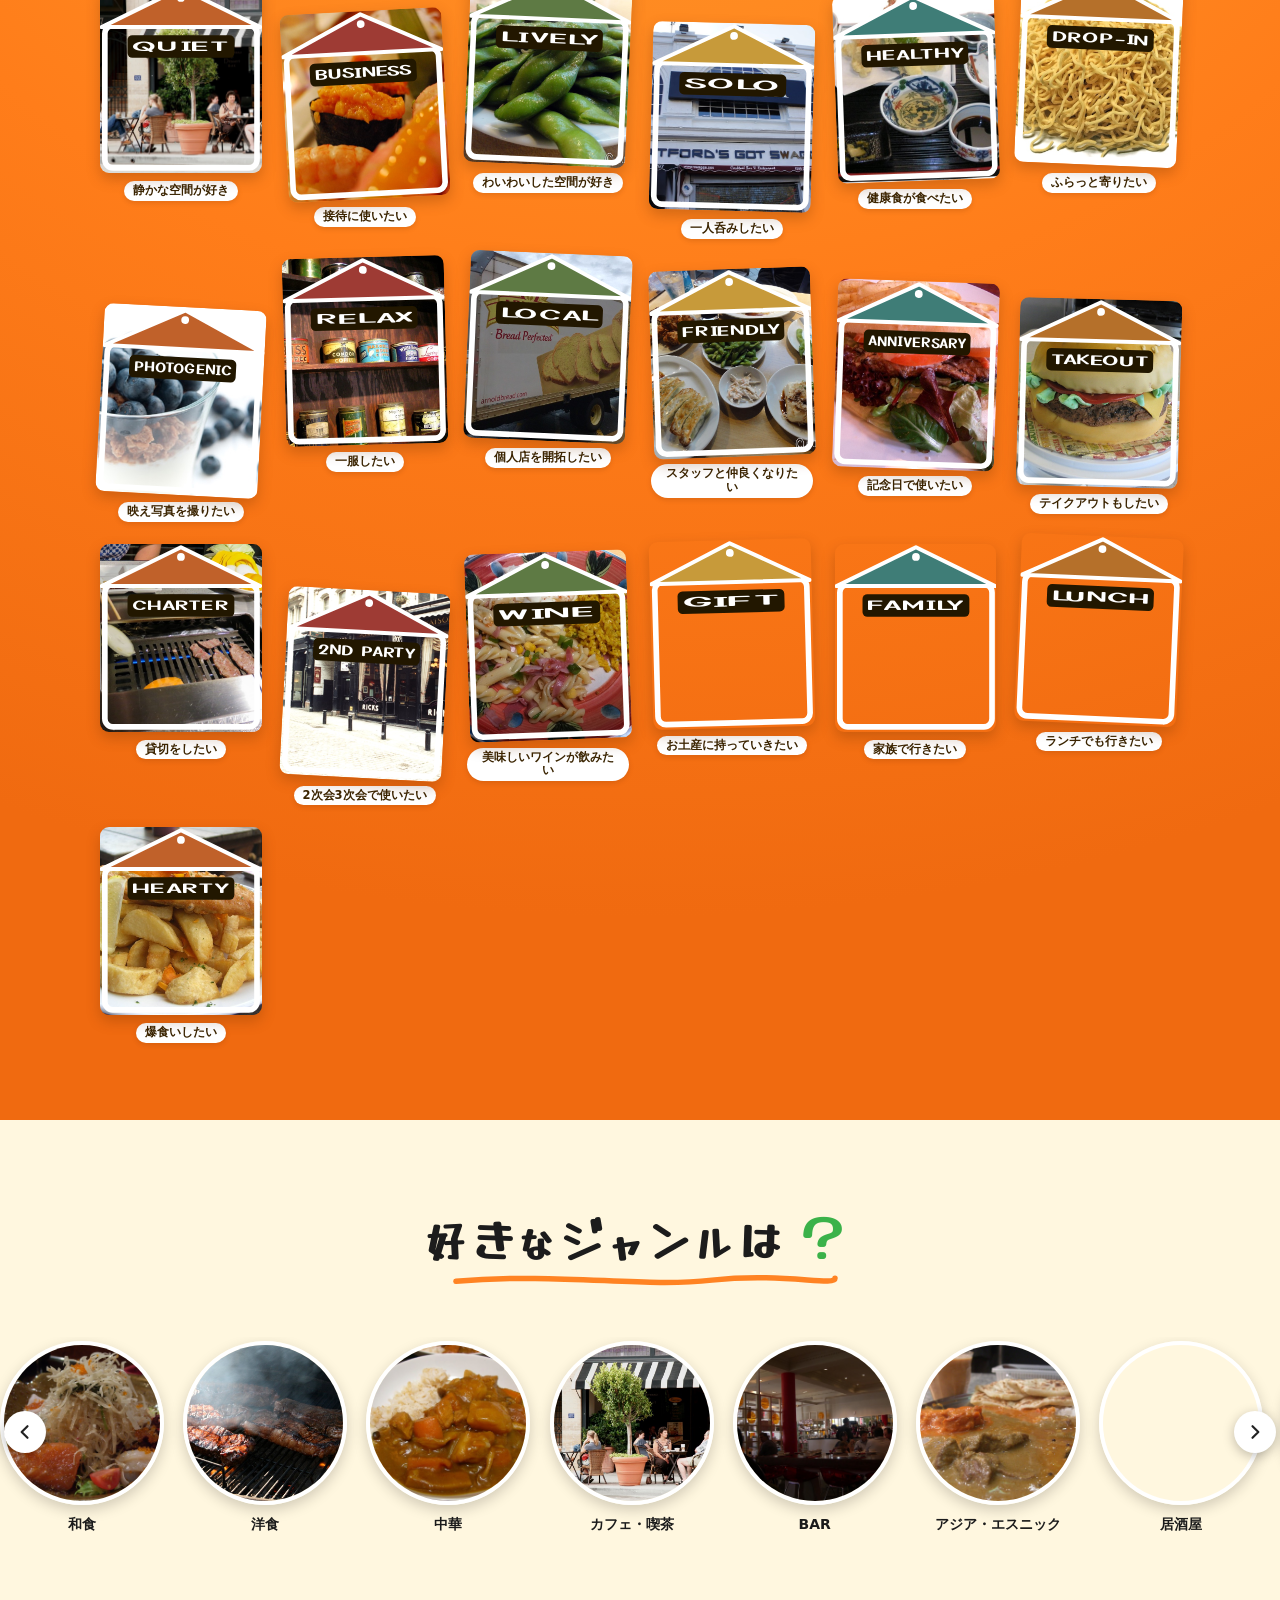
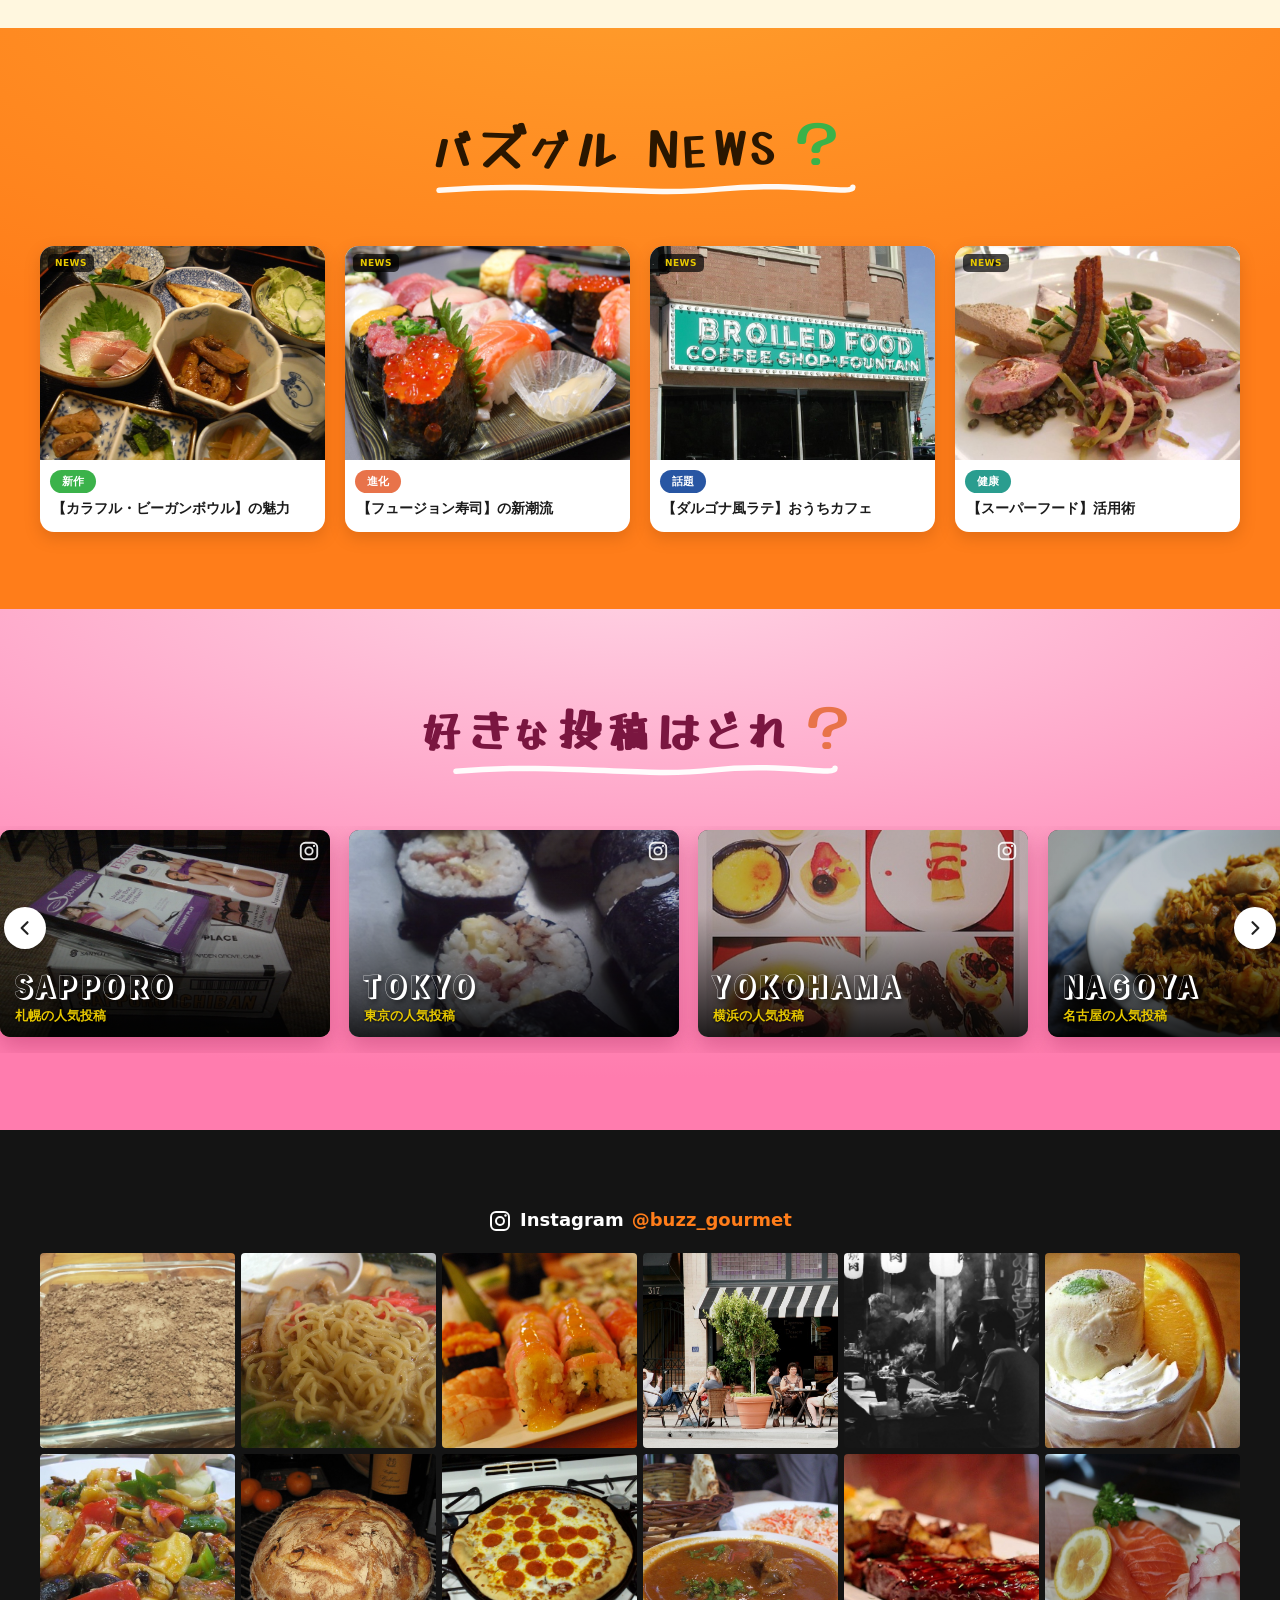
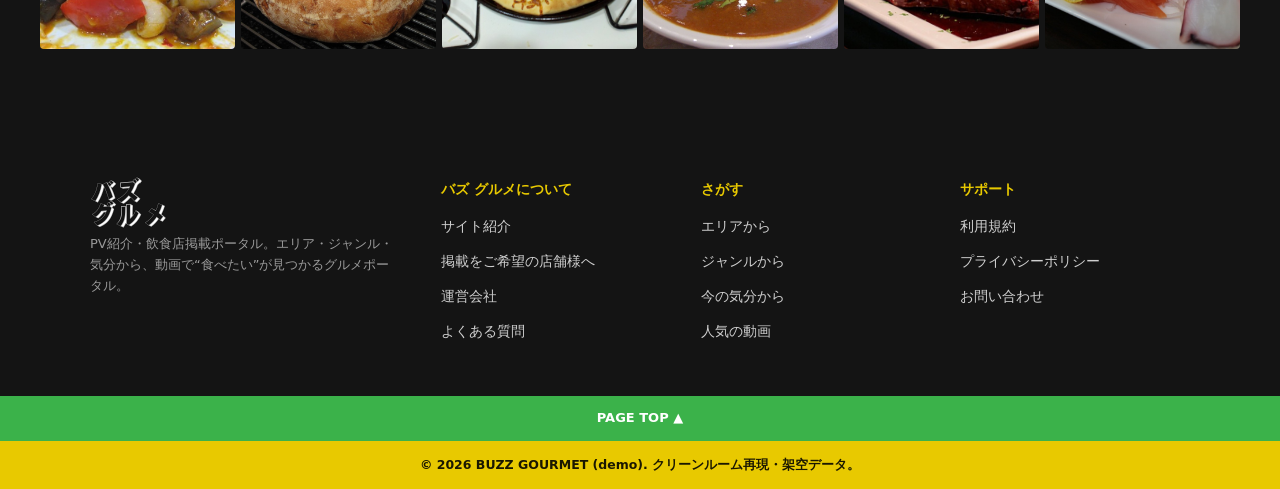
==== commit 5f2ef398: "fix: 全題名の視認性改善 — 見出しフォントをDela Gothic One(極太で漢字潰れ)→Yusei Magic(マーカー体)へ displacementを5→1.4、字サイズ/上下の振り幅" ====
--- a/index.html
+++ b/index.html
@@ -51,10 +51,10 @@
 <main id="main">
 <section class="section section--cream" aria-labelledby="h-pop">
   <div class="wrap"><h2 class="mhead" id="h-pop" aria-label="人気の動画は？">
-    <svg viewBox="0 0 625 172" preserveAspectRatio="xMidYMid meet" aria-hidden="true">
-      <defs><filter id="rh0" x="-6%" y="-14%" width="112%" height="134%"><feTurbulence type="fractalNoise" baseFrequency="0.012 0.02" numOctaves="2" seed="9" result="n"/><feDisplacementMap in="SourceGraphic" in2="n" scale="5"/></filter></defs>
-      <path d="M88 140 C219 125 313 151 400 138 S550 149 550 135" fill="none" stroke="#ff7d1a" stroke-width="9" stroke-linecap="round" opacity=".95"/>
-      <text x="312.5" y="104" text-anchor="middle" filter="url(#rh0)" fill="#1b1b1b" font-family="'Dela Gothic One','Yusei Magic',sans-serif"><tspan font-size="64" rotate="-4" dy="2">人</tspan><tspan font-size="90" rotate="3" dy="-8">気</tspan><tspan font-size="56" rotate="-3" dy="6">の</tspan><tspan font-size="82" rotate="4" dy="-5">動</tspan><tspan font-size="68" rotate="-2" dy="8">画</tspan><tspan font-size="94" rotate="3" dy="-6">は</tspan><tspan dx="10" dy="6" fill="#3bb24a" font-size="98">？</tspan></text>
+    <svg viewBox="0 0 684 168" preserveAspectRatio="xMidYMid meet" aria-hidden="true">
+      <defs><filter id="rh0" x="-6%" y="-14%" width="112%" height="134%"><feTurbulence type="fractalNoise" baseFrequency="0.012 0.02" numOctaves="2" seed="9" result="n"/><feDisplacementMap in="SourceGraphic" in2="n" scale="1.4"/></filter></defs>
+      <path d="M96 140 C239 125 342 151 438 138 S602 149 602 135" fill="none" stroke="#ff7d1a" stroke-width="9" stroke-linecap="round" opacity=".95"/>
+      <text x="342" y="104" text-anchor="middle" letter-spacing="12" filter="url(#rh0)" fill="#1b1b1b" font-family="'Yusei Magic','Hiragino Maru Gothic ProN',sans-serif"><tspan font-size="66" rotate="-3" dy="0">人</tspan><tspan font-size="78" rotate="2" dy="-4">気</tspan><tspan font-size="62" rotate="-2" dy="3">の</tspan><tspan font-size="74" rotate="3" dy="-3">動</tspan><tspan font-size="68" rotate="-2" dy="4">画</tspan><tspan font-size="76" rotate="2" dy="-3">は</tspan><tspan dx="12" dy="3" fill="#3bb24a" font-size="86">？</tspan></text>
     </svg></h2></div>
   <div class="rail">
     <button class="rail__nav prev" aria-label="前へ"><svg viewBox="0 0 24 24" fill="none" stroke="currentColor" stroke-width="2.6" stroke-linecap="round" stroke-linejoin="round"><path d="m15 5-7 7 7 7"/></svg></button>
@@ -133,10 +133,10 @@
 </section>
 <section class="section mood" aria-labelledby="h-mood">
   <div class="wrap"><h2 class="mhead" id="h-mood" aria-label="今の気分は？">
-    <svg viewBox="0 0 533 172" preserveAspectRatio="xMidYMid meet" aria-hidden="true">
-      <defs><filter id="rh1" x="-6%" y="-14%" width="112%" height="134%"><feTurbulence type="fractalNoise" baseFrequency="0.012 0.02" numOctaves="2" seed="18" result="n"/><feDisplacementMap in="SourceGraphic" in2="n" scale="5"/></filter></defs>
-      <path d="M75 140 C187 125 267 151 341 138 S469 149 469 135" fill="none" stroke="#fff" stroke-width="9" stroke-linecap="round" opacity=".95"/>
-      <text x="266.5" y="104" text-anchor="middle" filter="url(#rh1)" fill="#2a1800" font-family="'Dela Gothic One','Yusei Magic',sans-serif"><tspan font-size="64" rotate="-4" dy="2">今</tspan><tspan font-size="90" rotate="3" dy="-8">の</tspan><tspan font-size="56" rotate="-3" dy="6">気</tspan><tspan font-size="82" rotate="4" dy="-5">分</tspan><tspan font-size="68" rotate="-2" dy="8">は</tspan><tspan dx="10" dy="-8" fill="#3bb24a" font-size="98">？</tspan></text>
+    <svg viewBox="0 0 597 168" preserveAspectRatio="xMidYMid meet" aria-hidden="true">
+      <defs><filter id="rh1" x="-6%" y="-14%" width="112%" height="134%"><feTurbulence type="fractalNoise" baseFrequency="0.012 0.02" numOctaves="2" seed="18" result="n"/><feDisplacementMap in="SourceGraphic" in2="n" scale="1.4"/></filter></defs>
+      <path d="M84 140 C209 125 299 151 382 138 S525 149 525 135" fill="none" stroke="#fff" stroke-width="9" stroke-linecap="round" opacity=".95"/>
+      <text x="298.5" y="104" text-anchor="middle" letter-spacing="12" filter="url(#rh1)" fill="#2a1800" font-family="'Yusei Magic','Hiragino Maru Gothic ProN',sans-serif"><tspan font-size="66" rotate="-3" dy="0">今</tspan><tspan font-size="78" rotate="2" dy="-4">の</tspan><tspan font-size="62" rotate="-2" dy="3">気</tspan><tspan font-size="74" rotate="3" dy="-3">分</tspan><tspan font-size="68" rotate="-2" dy="4">は</tspan><tspan dx="12" dy="-4" fill="#3bb24a" font-size="86">？</tspan></text>
     </svg></h2><div class="mood__grid"><a class="scene" href="#" data-demo aria-label="今の気分: 静かな空間が好き のお店をさがす">
     <span class="scene__shop"><img src="assets/photos/coffee-025.jpg" width="900" height="768" alt="静かな空間が好き" loading="lazy" decoding="async"><svg class="scene__frame" viewBox="0 0 100 116" preserveAspectRatio="none" aria-hidden="true">
     <rect x="3" y="25" width="94" height="88" rx="5" fill="none" stroke="#fff" stroke-width="3.5"/>
@@ -330,10 +330,10 @@
 </section>
 <section class="section section--cream" aria-labelledby="h-genre">
   <div class="wrap"><h2 class="mhead" id="h-genre" aria-label="好きなジャンルは？">
-    <svg viewBox="0 0 751 172" preserveAspectRatio="xMidYMid meet" aria-hidden="true">
-      <defs><filter id="rh2" x="-6%" y="-14%" width="112%" height="134%"><feTurbulence type="fractalNoise" baseFrequency="0.012 0.02" numOctaves="2" seed="27" result="n"/><feDisplacementMap in="SourceGraphic" in2="n" scale="5"/></filter></defs>
-      <path d="M105 140 C263 125 376 151 481 138 S661 149 661 135" fill="none" stroke="#ff7d1a" stroke-width="9" stroke-linecap="round" opacity=".95"/>
-      <text x="375.5" y="104" text-anchor="middle" filter="url(#rh2)" fill="#1b1b1b" font-family="'Dela Gothic One','Yusei Magic',sans-serif"><tspan font-size="64" rotate="-4" dy="2">好</tspan><tspan font-size="90" rotate="3" dy="-8">き</tspan><tspan font-size="56" rotate="-3" dy="6">な</tspan><tspan font-size="82" rotate="4" dy="-5">ジ</tspan><tspan font-size="68" rotate="-2" dy="8">ャ</tspan><tspan font-size="94" rotate="3" dy="-6">ン</tspan><tspan font-size="58" rotate="-4" dy="4">ル</tspan><tspan font-size="78" rotate="2" dy="-7">は</tspan><tspan dx="10" dy="7" fill="#3bb24a" font-size="98">？</tspan></text>
+    <svg viewBox="0 0 841 168" preserveAspectRatio="xMidYMid meet" aria-hidden="true">
+      <defs><filter id="rh2" x="-6%" y="-14%" width="112%" height="134%"><feTurbulence type="fractalNoise" baseFrequency="0.012 0.02" numOctaves="2" seed="27" result="n"/><feDisplacementMap in="SourceGraphic" in2="n" scale="1.4"/></filter></defs>
+      <path d="M118 140 C294 125 421 151 538 138 S740 149 740 135" fill="none" stroke="#ff7d1a" stroke-width="9" stroke-linecap="round" opacity=".95"/>
+      <text x="420.5" y="104" text-anchor="middle" letter-spacing="12" filter="url(#rh2)" fill="#1b1b1b" font-family="'Yusei Magic','Hiragino Maru Gothic ProN',sans-serif"><tspan font-size="66" rotate="-3" dy="0">好</tspan><tspan font-size="78" rotate="2" dy="-4">き</tspan><tspan font-size="62" rotate="-2" dy="3">な</tspan><tspan font-size="74" rotate="3" dy="-3">ジ</tspan><tspan font-size="68" rotate="-2" dy="4">ャ</tspan><tspan font-size="76" rotate="2" dy="-3">ン</tspan><tspan font-size="64" rotate="-3" dy="2">ル</tspan><tspan font-size="72" rotate="2" dy="-4">は</tspan><tspan dx="12" dy="4" fill="#3bb24a" font-size="86">？</tspan></text>
     </svg></h2></div>
   <div class="rail">
     <button class="rail__nav prev" aria-label="前へ"><svg viewBox="0 0 24 24" fill="none" stroke="currentColor" stroke-width="2.6" stroke-linecap="round" stroke-linejoin="round"><path d="m15 5-7 7 7 7"/></svg></button>
@@ -381,10 +381,10 @@
 </section>
 <section class="section news" aria-labelledby="h-news">
   <div class="wrap"><h2 class="mhead" id="h-news" aria-label="バズグル NEWS？">
-    <svg viewBox="0 0 810 172" preserveAspectRatio="xMidYMid meet" aria-hidden="true">
-      <defs><filter id="rh3" x="-6%" y="-14%" width="112%" height="134%"><feTurbulence type="fractalNoise" baseFrequency="0.012 0.02" numOctaves="2" seed="36" result="n"/><feDisplacementMap in="SourceGraphic" in2="n" scale="5"/></filter></defs>
-      <path d="M113 140 C284 125 405 151 518 138 S713 149 713 135" fill="none" stroke="#fff" stroke-width="9" stroke-linecap="round" opacity=".95"/>
-      <text x="405" y="104" text-anchor="middle" filter="url(#rh3)" fill="#2a1800" font-family="'Dela Gothic One','Yusei Magic',sans-serif"><tspan font-size="64" rotate="-4" dy="2">バ</tspan><tspan font-size="90" rotate="3" dy="-8">ズ</tspan><tspan font-size="56" rotate="-3" dy="6">グ</tspan><tspan font-size="82" rotate="4" dy="-5">ル</tspan><tspan font-size="68" rotate="-2" dy="8"> </tspan><tspan font-size="94" rotate="3" dy="-6">N</tspan><tspan font-size="58" rotate="-4" dy="4">E</tspan><tspan font-size="78" rotate="2" dy="-7">W</tspan><tspan font-size="64" rotate="-4" dy="2">S</tspan><tspan dx="10" dy="-2" fill="#3bb24a" font-size="98">？</tspan></text>
+    <svg viewBox="0 0 917 168" preserveAspectRatio="xMidYMid meet" aria-hidden="true">
+      <defs><filter id="rh3" x="-6%" y="-14%" width="112%" height="134%"><feTurbulence type="fractalNoise" baseFrequency="0.012 0.02" numOctaves="2" seed="36" result="n"/><feDisplacementMap in="SourceGraphic" in2="n" scale="1.4"/></filter></defs>
+      <path d="M128 140 C321 125 459 151 587 138 S807 149 807 135" fill="none" stroke="#fff" stroke-width="9" stroke-linecap="round" opacity=".95"/>
+      <text x="458.5" y="104" text-anchor="middle" letter-spacing="12" filter="url(#rh3)" fill="#2a1800" font-family="'Yusei Magic','Hiragino Maru Gothic ProN',sans-serif"><tspan font-size="66" rotate="-3" dy="0">バ</tspan><tspan font-size="78" rotate="2" dy="-4">ズ</tspan><tspan font-size="62" rotate="-2" dy="3">グ</tspan><tspan font-size="74" rotate="3" dy="-3">ル</tspan><tspan font-size="68" rotate="-2" dy="4"> </tspan><tspan font-size="76" rotate="2" dy="-3">N</tspan><tspan font-size="64" rotate="-3" dy="2">E</tspan><tspan font-size="72" rotate="2" dy="-4">W</tspan><tspan font-size="66" rotate="-3" dy="0">S</tspan><tspan dx="12" dy="0" fill="#3bb24a" font-size="86">？</tspan></text>
     </svg></h2><div class="news__grid"><a class="ncard" href="#" data-demo aria-label="NEWS: カラフル・ビーガンボウルの魅力">
     <span class="ncard__media"><img src="assets/photos/teishoku-045.jpg" width="900" height="675" alt="カラフル・ビーガンボウル" loading="lazy" decoding="async"><span class="ncard__news">NEWS</span></span>
     <span class="ncard__tag" style="background:#3bb24a">新作</span>
@@ -404,10 +404,10 @@
 </section>
 <section class="section section--pink" aria-labelledby="h-post">
   <div class="wrap"><h2 class="mhead" id="h-post" aria-label="好きな投稿はどれ？">
-    <svg viewBox="0 0 751 172" preserveAspectRatio="xMidYMid meet" aria-hidden="true">
-      <defs><filter id="rh4" x="-6%" y="-14%" width="112%" height="134%"><feTurbulence type="fractalNoise" baseFrequency="0.012 0.02" numOctaves="2" seed="45" result="n"/><feDisplacementMap in="SourceGraphic" in2="n" scale="5"/></filter></defs>
-      <path d="M105 140 C263 125 376 151 481 138 S661 149 661 135" fill="none" stroke="#fff" stroke-width="9" stroke-linecap="round" opacity=".95"/>
-      <text x="375.5" y="104" text-anchor="middle" filter="url(#rh4)" fill="#7a1840" font-family="'Dela Gothic One','Yusei Magic',sans-serif"><tspan font-size="64" rotate="-4" dy="2">好</tspan><tspan font-size="90" rotate="3" dy="-8">き</tspan><tspan font-size="56" rotate="-3" dy="6">な</tspan><tspan font-size="82" rotate="4" dy="-5">投</tspan><tspan font-size="68" rotate="-2" dy="8">稿</tspan><tspan font-size="94" rotate="3" dy="-6">は</tspan><tspan font-size="58" rotate="-4" dy="4">ど</tspan><tspan font-size="78" rotate="2" dy="-7">れ</tspan><tspan dx="10" dy="7" fill="#e8734a" font-size="98">？</tspan></text>
+    <svg viewBox="0 0 841 168" preserveAspectRatio="xMidYMid meet" aria-hidden="true">
+      <defs><filter id="rh4" x="-6%" y="-14%" width="112%" height="134%"><feTurbulence type="fractalNoise" baseFrequency="0.012 0.02" numOctaves="2" seed="45" result="n"/><feDisplacementMap in="SourceGraphic" in2="n" scale="1.4"/></filter></defs>
+      <path d="M118 140 C294 125 421 151 538 138 S740 149 740 135" fill="none" stroke="#fff" stroke-width="9" stroke-linecap="round" opacity=".95"/>
+      <text x="420.5" y="104" text-anchor="middle" letter-spacing="12" filter="url(#rh4)" fill="#7a1840" font-family="'Yusei Magic','Hiragino Maru Gothic ProN',sans-serif"><tspan font-size="66" rotate="-3" dy="0">好</tspan><tspan font-size="78" rotate="2" dy="-4">き</tspan><tspan font-size="62" rotate="-2" dy="3">な</tspan><tspan font-size="74" rotate="3" dy="-3">投</tspan><tspan font-size="68" rotate="-2" dy="4">稿</tspan><tspan font-size="76" rotate="2" dy="-3">は</tspan><tspan font-size="64" rotate="-3" dy="2">ど</tspan><tspan font-size="72" rotate="2" dy="-4">れ</tspan><tspan dx="12" dy="4" fill="#e8734a" font-size="86">？</tspan></text>
     </svg></h2></div>
   <div class="rail">
     <button class="rail__nav prev" aria-label="前へ"><svg viewBox="0 0 24 24" fill="none" stroke="currentColor" stroke-width="2.6" stroke-linecap="round" stroke-linejoin="round"><path d="m15 5-7 7 7 7"/></svg></button>
